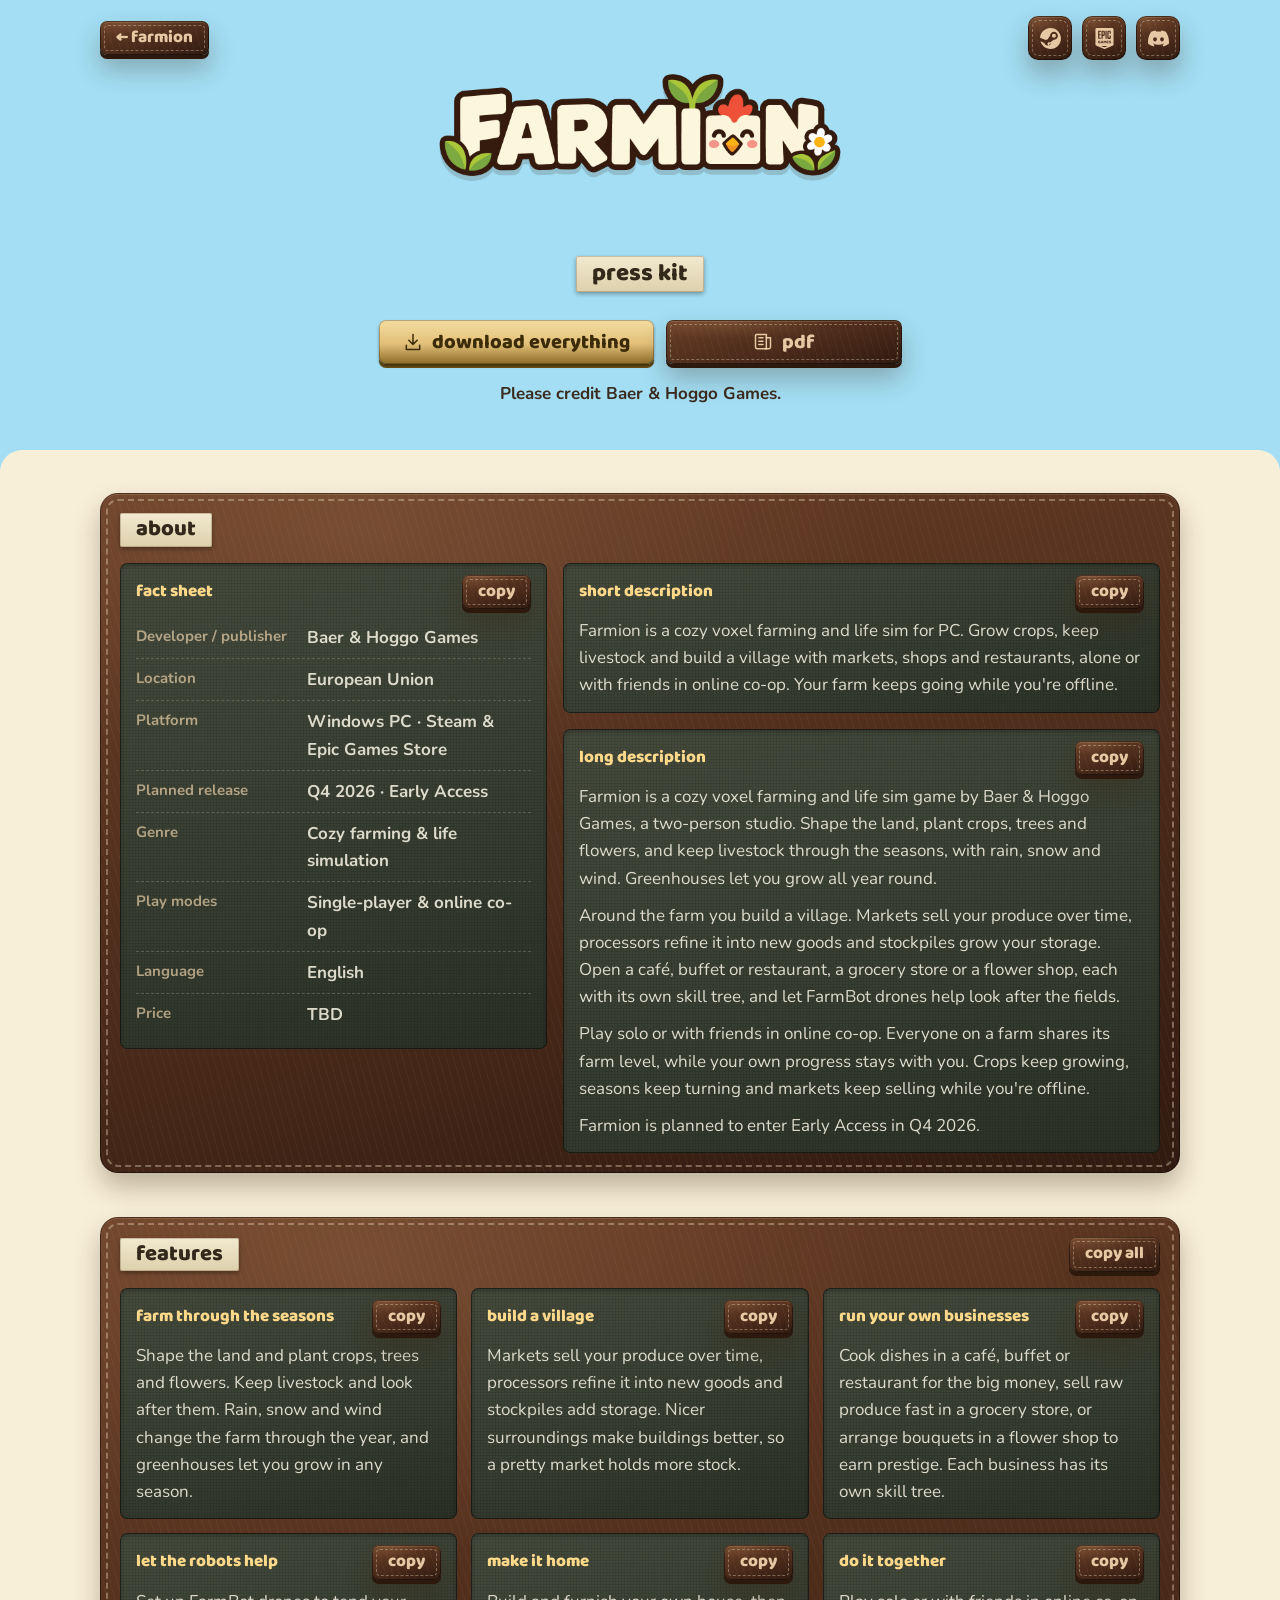
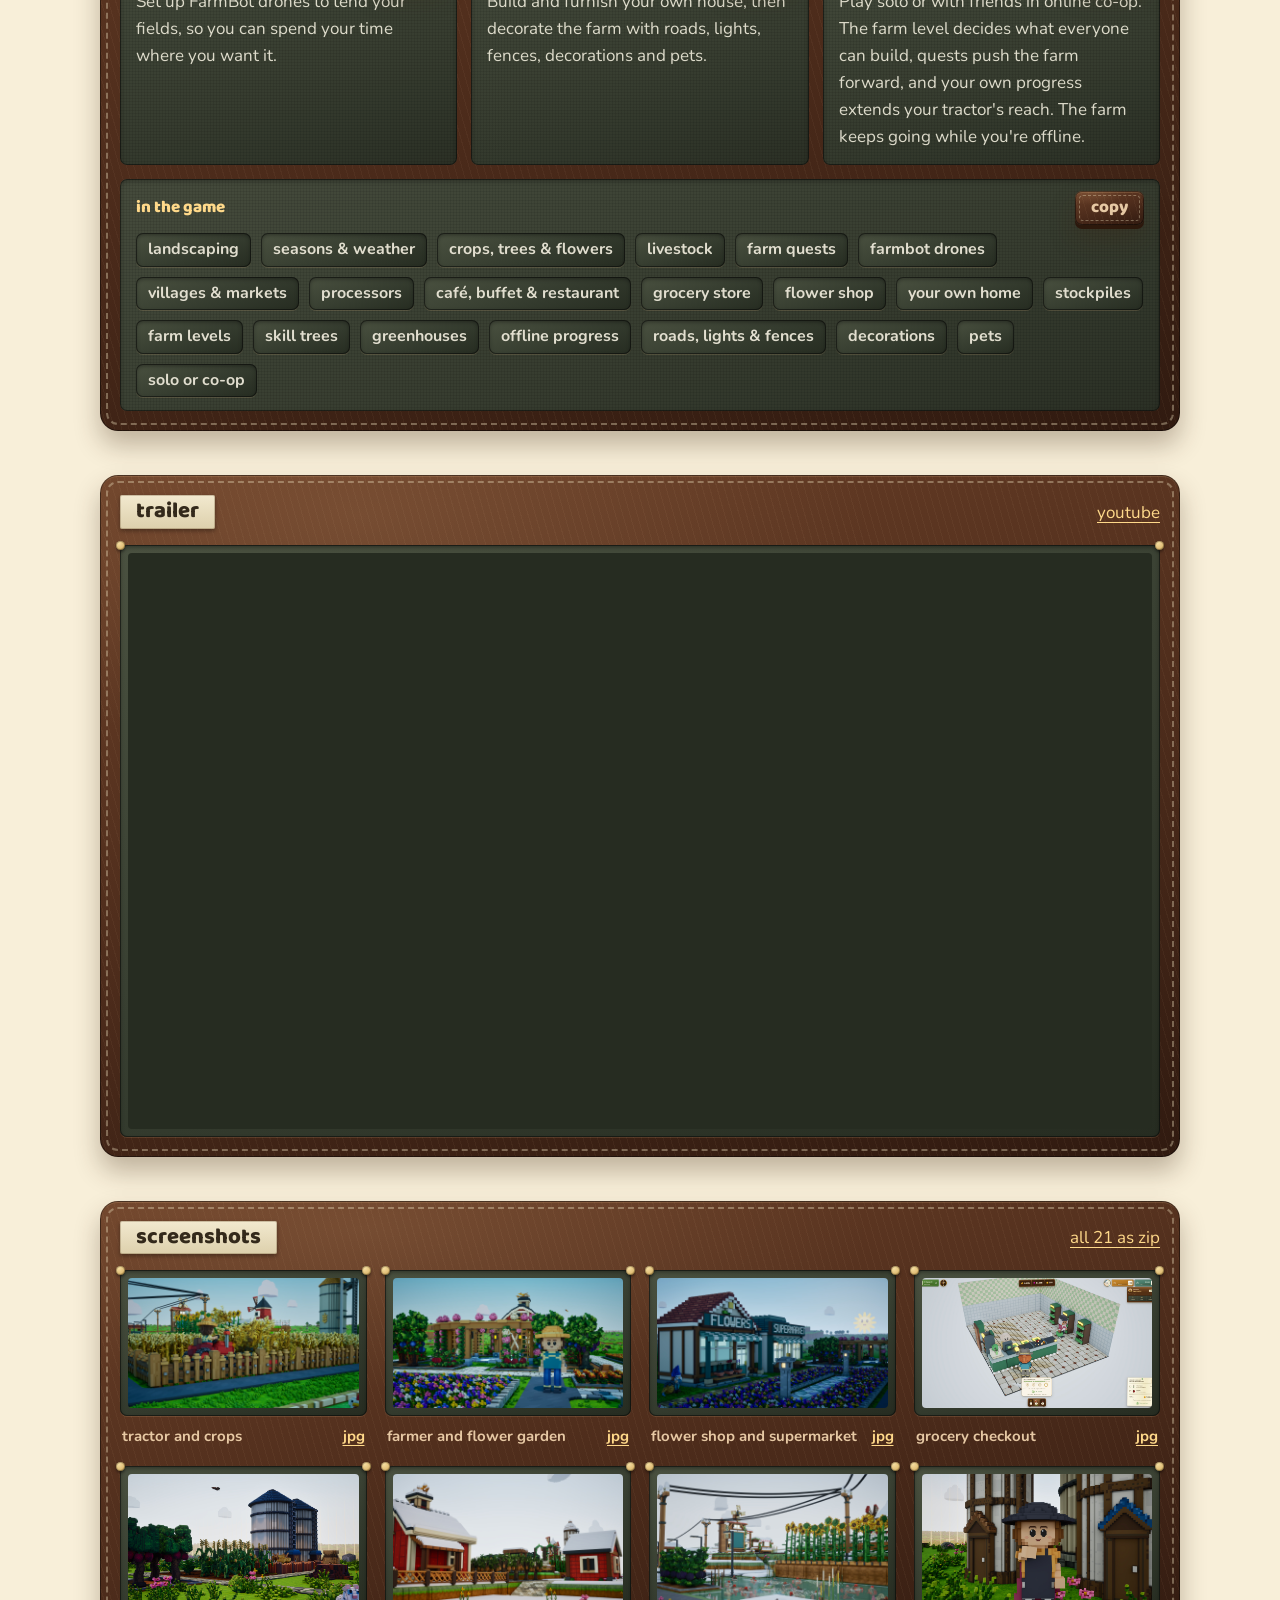
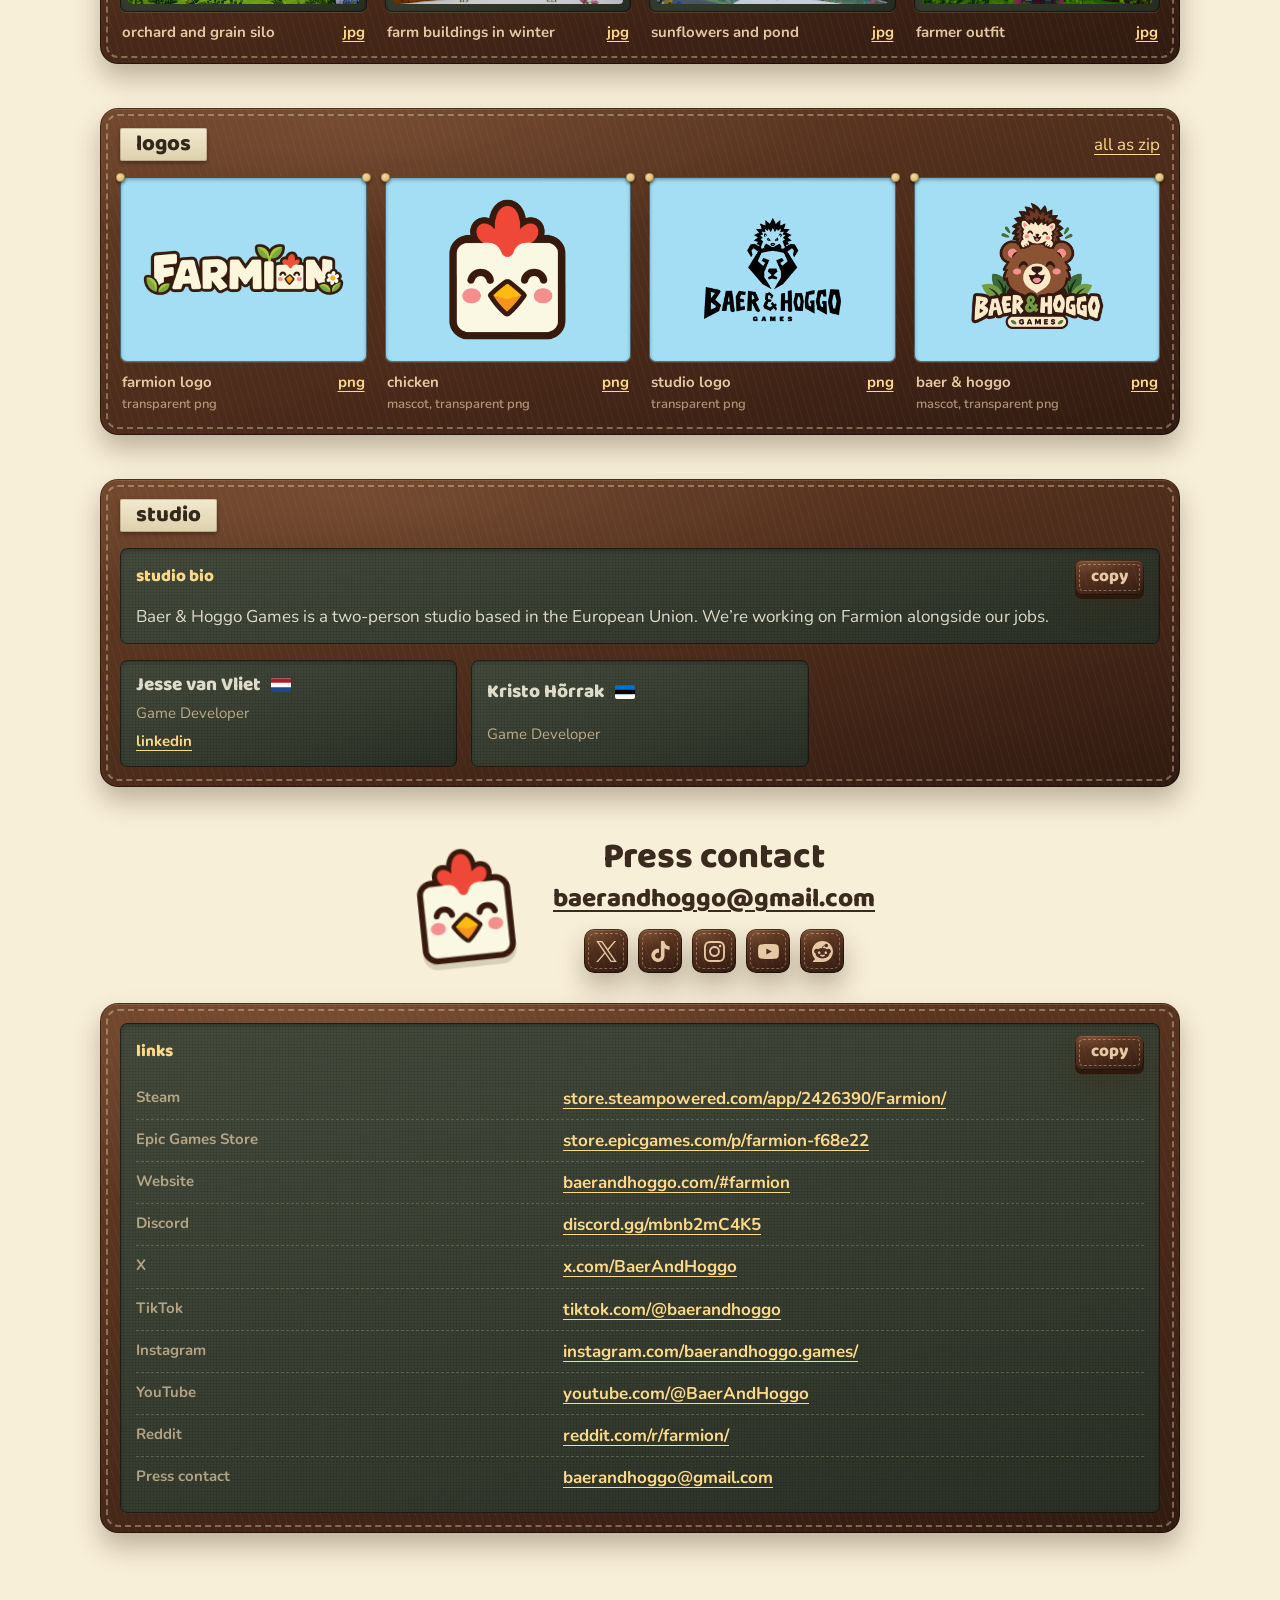
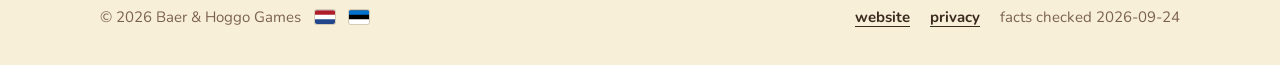
==== press/index.html @ b9fbb0f7 "Price TBD: drop all price figures from the site and press kit The Farmion hero and press fact sheet " ====
<!doctype html>
<html lang="en"><head><meta charset="utf-8"><meta name="viewport" content="width=device-width,initial-scale=1">
<meta name="description" content="The Farmion press kit: facts, screenshots, logos and contact details from Baer &amp; Hoggo Games.">
<meta name="theme-color" content="#a3def4"><title>Farmion Press Kit | Baer &amp; Hoggo Games</title>
<link rel="canonical" href="https://baerandhoggo.com/press/">
<link rel="icon" href="assets/brand/chicken.png">
<link rel="preload" href="assets/fonts/Nunito.ttf" as="font" type="font/ttf" crossorigin><link rel="preload" href="assets/fonts/Baloo2.ttf" as="font" type="font/ttf" crossorigin>
<link rel="stylesheet" href="assets/fonts/fonts.css"><link rel="stylesheet" href="shared.css?v=737d370ce6"><link rel="stylesheet" href="styles.css?v=a60c193f37"><script src="app.js?v=e101bbd018" defer></script></head>
<body class="farmion-site"><a class="fs-skip" href="#main">Skip to press kit</a>
<header class="fs-sky">
  <nav class="fs-wrap fs-toplinks" aria-label="Farmion links">
    <a class="fs-strap small fs-toplink-label" href="../#farmion"><span>← farmion</span></a>
    <a class="fs-icon-link" href="https://store.steampowered.com/app/2426390/Farmion/" aria-label="Steam" title="steam" target="_blank" rel="noopener"><svg class="site-icon" aria-hidden="true" focusable="false"><use href="assets/ui-icons.svg#steam"></use></svg></a>
    <a class="fs-icon-link" href="https://store.epicgames.com/p/farmion-f68e22" aria-label="Epic Games Store" title="epic games store" target="_blank" rel="noopener"><svg class="site-icon" aria-hidden="true" focusable="false"><use href="assets/ui-icons.svg#epic"></use></svg></a>
    <a class="fs-icon-link" href="https://discord.gg/mbnb2mC4K5" aria-label="Discord" title="discord" target="_blank" rel="noopener"><svg class="site-icon" aria-hidden="true" focusable="false"><use href="assets/ui-icons.svg#discord"></use></svg></a>
  </nav>
  <div class="fs-wrap fs-hero">
    <h1 class="pk-title"><a href="../#farmion" class="pk-logo-link"><img src="assets/brand/farmion-logo.png" alt="Farmion" width="1280" height="720"></a><span class="fs-tape">press kit</span></h1>
    <div class="fs-actions">
      <a class="fs-brass" href="downloads/Farmion-Press-Assets.zip" download><svg class="site-icon" aria-hidden="true" focusable="false"><use href="assets/ui-icons.svg#download"></use></svg><span>download everything</span></a>
      <a class="fs-strap" href="downloads/Farmion-Press-Kit.pdf" download><svg class="site-icon" aria-hidden="true" focusable="false"><use href="assets/ui-icons.svg#press"></use></svg><span>pdf</span></a>
    </div>
    <p class="pk-credit">Please credit Baer &amp; Hoggo Games.</p>
  </div>
</header>

<main id="main" class="fs-wrap">
  <section class="fs-section" aria-labelledby="about-title"><div class="fs-flap">
    <h2 id="about-title" class="fs-tape">about</h2>
    <div class="pk-about">
      <div class="pk-col"><div class="fs-canvas pk-copy "><div class="pk-copy-head"><span class="pk-label">fact sheet</span><button class="fs-strap small" data-copy-text="Developer / publisher: Baer &amp; Hoggo Games
Location: European Union
Platform: Windows PC · Steam &amp; Epic Games Store
Planned release: Q4 2026 · Early Access
Genre: Cozy farming &amp; life simulation
Play modes: Single-player &amp; online co-op
Language: English
Price: TBD">copy</button></div><dl class="pk-facts"><div><dt>Developer / publisher</dt><dd>Baer &amp; Hoggo Games</dd></div><div><dt>Location</dt><dd>European Union</dd></div><div><dt>Platform</dt><dd>Windows PC · Steam &amp; Epic Games Store</dd></div><div><dt>Planned release</dt><dd>Q4 2026 · Early Access</dd></div><div><dt>Genre</dt><dd>Cozy farming &amp; life simulation</dd></div><div><dt>Play modes</dt><dd>Single-player &amp; online co-op</dd></div><div><dt>Language</dt><dd>English</dd></div><div><dt>Price</dt><dd>TBD</dd></div></dl></div></div>
      <div class="pk-col"><div class="fs-canvas pk-copy "><div class="pk-copy-head"><span class="pk-label">short description</span><button class="fs-strap small" data-copy-text="Farmion is a cozy voxel farming and life sim for PC. Grow crops, keep livestock and build a village with markets, shops and restaurants, alone or with friends in online co-op. Your farm keeps going while you&#x27;re offline.">copy</button></div><p>Farmion is a cozy voxel farming and life sim for PC. Grow crops, keep livestock and build a village with markets, shops and restaurants, alone or with friends in online co-op. Your farm keeps going while you&#x27;re offline.</p></div><div class="fs-canvas pk-copy "><div class="pk-copy-head"><span class="pk-label">long description</span><button class="fs-strap small" data-copy-text="Farmion is a cozy voxel farming and life sim game by Baer &amp; Hoggo Games, a two-person studio. Shape the land, plant crops, trees and flowers, and keep livestock through the seasons, with rain, snow and wind. Greenhouses let you grow all year round.

Around the farm you build a village. Markets sell your produce over time, processors refine it into new goods and stockpiles grow your storage. Open a café, buffet or restaurant, a grocery store or a flower shop, each with its own skill tree, and let FarmBot drones help look after the fields.

Play solo or with friends in online co-op. Everyone on a farm shares its farm level, while your own progress stays with you. Crops keep growing, seasons keep turning and markets keep selling while you&#x27;re offline.

Farmion is planned to enter Early Access in Q4 2026.">copy</button></div><p>Farmion is a cozy voxel farming and life sim game by Baer &amp; Hoggo Games, a two-person studio. Shape the land, plant crops, trees and flowers, and keep livestock through the seasons, with rain, snow and wind. Greenhouses let you grow all year round.</p><p>Around the farm you build a village. Markets sell your produce over time, processors refine it into new goods and stockpiles grow your storage. Open a café, buffet or restaurant, a grocery store or a flower shop, each with its own skill tree, and let FarmBot drones help look after the fields.</p><p>Play solo or with friends in online co-op. Everyone on a farm shares its farm level, while your own progress stays with you. Crops keep growing, seasons keep turning and markets keep selling while you&#x27;re offline.</p><p>Farmion is planned to enter Early Access in Q4 2026.</p></div></div>
    </div>
  </div></section>

  <section id="features" class="fs-section" aria-labelledby="features-title"><div class="fs-flap">
    <div class="fs-flap-head"><h2 id="features-title" class="fs-tape">features</h2><button class="fs-strap small" data-copy-text="Farm through the seasons
Shape the land and plant crops, trees and flowers. Keep livestock and look after them. Rain, snow and wind change the farm through the year, and greenhouses let you grow in any season.

Build a village
Markets sell your produce over time, processors refine it into new goods and stockpiles add storage. Nicer surroundings make buildings better, so a pretty market holds more stock.

Run your own businesses
Cook dishes in a café, buffet or restaurant for the big money, sell raw produce fast in a grocery store, or arrange bouquets in a flower shop to earn prestige. Each business has its own skill tree.

Let the robots help
Set up FarmBot drones to tend your fields, so you can spend your time where you want it.

Make it home
Build and furnish your own house, then decorate the farm with roads, lights, fences, decorations and pets.

Do it together
Play solo or with friends in online co-op. The farm level decides what everyone can build, quests push the farm forward, and your own progress extends your tractor&#x27;s reach. The farm keeps going while you&#x27;re offline.">copy all</button></div>
    <div class="pk-features"><div class="fs-canvas pk-copy pk-feature"><div class="pk-copy-head"><span class="pk-label">farm through the seasons</span><button class="fs-strap small" data-copy-text="Farm through the seasons
Shape the land and plant crops, trees and flowers. Keep livestock and look after them. Rain, snow and wind change the farm through the year, and greenhouses let you grow in any season.">copy</button></div><p>Shape the land and plant crops, trees and flowers. Keep livestock and look after them. Rain, snow and wind change the farm through the year, and greenhouses let you grow in any season.</p></div><div class="fs-canvas pk-copy pk-feature"><div class="pk-copy-head"><span class="pk-label">build a village</span><button class="fs-strap small" data-copy-text="Build a village
Markets sell your produce over time, processors refine it into new goods and stockpiles add storage. Nicer surroundings make buildings better, so a pretty market holds more stock.">copy</button></div><p>Markets sell your produce over time, processors refine it into new goods and stockpiles add storage. Nicer surroundings make buildings better, so a pretty market holds more stock.</p></div><div class="fs-canvas pk-copy pk-feature"><div class="pk-copy-head"><span class="pk-label">run your own businesses</span><button class="fs-strap small" data-copy-text="Run your own businesses
Cook dishes in a café, buffet or restaurant for the big money, sell raw produce fast in a grocery store, or arrange bouquets in a flower shop to earn prestige. Each business has its own skill tree.">copy</button></div><p>Cook dishes in a café, buffet or restaurant for the big money, sell raw produce fast in a grocery store, or arrange bouquets in a flower shop to earn prestige. Each business has its own skill tree.</p></div><div class="fs-canvas pk-copy pk-feature"><div class="pk-copy-head"><span class="pk-label">let the robots help</span><button class="fs-strap small" data-copy-text="Let the robots help
Set up FarmBot drones to tend your fields, so you can spend your time where you want it.">copy</button></div><p>Set up FarmBot drones to tend your fields, so you can spend your time where you want it.</p></div><div class="fs-canvas pk-copy pk-feature"><div class="pk-copy-head"><span class="pk-label">make it home</span><button class="fs-strap small" data-copy-text="Make it home
Build and furnish your own house, then decorate the farm with roads, lights, fences, decorations and pets.">copy</button></div><p>Build and furnish your own house, then decorate the farm with roads, lights, fences, decorations and pets.</p></div><div class="fs-canvas pk-copy pk-feature"><div class="pk-copy-head"><span class="pk-label">do it together</span><button class="fs-strap small" data-copy-text="Do it together
Play solo or with friends in online co-op. The farm level decides what everyone can build, quests push the farm forward, and your own progress extends your tractor&#x27;s reach. The farm keeps going while you&#x27;re offline.">copy</button></div><p>Play solo or with friends in online co-op. The farm level decides what everyone can build, quests push the farm forward, and your own progress extends your tractor&#x27;s reach. The farm keeps going while you&#x27;re offline.</p></div></div>
    <div class="fs-canvas pk-copy "><div class="pk-copy-head"><span class="pk-label">in the game</span><button class="fs-strap small" data-copy-text="- landscaping
- seasons &amp; weather
- crops, trees &amp; flowers
- livestock
- farm quests
- farmbot drones
- villages &amp; markets
- processors
- café, buffet &amp; restaurant
- grocery store
- flower shop
- your own home
- stockpiles
- farm levels
- skill trees
- greenhouses
- offline progress
- roads, lights &amp; fences
- decorations
- pets
- solo or co-op">copy</button></div><ul class="pk-patches"><li>landscaping</li><li>seasons &amp; weather</li><li>crops, trees &amp; flowers</li><li>livestock</li><li>farm quests</li><li>farmbot drones</li><li>villages &amp; markets</li><li>processors</li><li>café, buffet &amp; restaurant</li><li>grocery store</li><li>flower shop</li><li>your own home</li><li>stockpiles</li><li>farm levels</li><li>skill trees</li><li>greenhouses</li><li>offline progress</li><li>roads, lights &amp; fences</li><li>decorations</li><li>pets</li><li>solo or co-op</li></ul></div>
  </div></section>

  <section class="fs-section" aria-labelledby="trailer-title"><div class="fs-flap">
    <div class="fs-flap-head"><h2 id="trailer-title" class="fs-tape">trailer</h2><a href="https://youtu.be/qbWGLGrDzVk" target="_blank" rel="noopener">youtube</a></div>
    <div class="fs-pocket"><iframe class="pk-video" src="https://www.youtube-nocookie.com/embed/qbWGLGrDzVk" title="Farmion gameplay trailer" loading="lazy" allow="accelerometer; autoplay; clipboard-write; encrypted-media; gyroscope; picture-in-picture; web-share" referrerpolicy="strict-origin-when-cross-origin" allowfullscreen></iframe></div>
  </div></section>

  <section id="screenshots" class="fs-section" aria-labelledby="screenshots-title"><div class="fs-flap">
    <div class="fs-flap-head"><h2 id="screenshots-title" class="fs-tape">screenshots</h2><a href="downloads/Farmion-Screenshots.zip" download>all 21 as zip</a></div>
    <div class="fs-shots"><figure class="fs-shot" data-src="assets/screenshots/steam-00.jpg" data-title="tractor and crops" data-caption="A tractor among the crops, with a windmill beyond the field."><div class="fs-pocket"><button aria-label="Enlarge: Tractor and crops"><img src="assets/screenshots/steam-00.jpg" alt="A tractor among the crops, with a windmill beyond the field." width="1920" height="1080" loading="lazy"></button></div><figcaption><span>tractor and crops</span><a href="assets/screenshots/steam-00.jpg" download="farmion-farm-tractor-and-windmill.jpg" aria-label="Download Tractor and crops">jpg</a></figcaption></figure><figure class="fs-shot" data-src="assets/screenshots/steam-05.jpg" data-title="farmer and flower garden" data-caption="A farmer beside a colorful garden and pergola."><div class="fs-pocket"><button aria-label="Enlarge: Farmer and flower garden"><img src="assets/screenshots/steam-05.jpg" alt="A farmer beside a colorful garden and pergola." width="1920" height="1080" loading="lazy"></button></div><figcaption><span>farmer and flower garden</span><a href="assets/screenshots/steam-05.jpg" download="farmion-farmer-flower-garden.jpg" aria-label="Download Farmer and flower garden">jpg</a></figcaption></figure><figure class="fs-shot" data-src="assets/screenshots/steam-06.jpg" data-title="flower shop and supermarket" data-caption="Flower shop and supermarket exteriors beside planted borders."><div class="fs-pocket"><button aria-label="Enlarge: Flower shop and supermarket"><img src="assets/screenshots/steam-06.jpg" alt="Flower shop and supermarket exteriors beside planted borders." width="1920" height="1080" loading="lazy"></button></div><figcaption><span>flower shop and supermarket</span><a href="assets/screenshots/steam-06.jpg" download="farmion-flower-shop-and-supermarket.jpg" aria-label="Download Flower shop and supermarket">jpg</a></figcaption></figure><figure class="fs-shot" data-src="assets/screenshots/steam-07.jpg" data-title="grocery checkout" data-caption="An in-development grocery interior, shown with the game interface."><div class="fs-pocket"><button aria-label="Enlarge: Grocery checkout"><img src="assets/screenshots/steam-07.jpg" alt="An in-development grocery interior, shown with the game interface." width="1920" height="1023" loading="lazy"></button></div><figcaption><span>grocery checkout</span><a href="assets/screenshots/steam-07.jpg" download="farmion-grocery-checkout-gameplay.jpg" aria-label="Download Grocery checkout">jpg</a></figcaption></figure><figure class="fs-shot" data-src="assets/screenshots/steam-09.jpg" data-title="orchard and grain silo" data-caption="Orchard trees and a grain silo in the farm landscape."><div class="fs-pocket"><button aria-label="Enlarge: Orchard and grain silo"><img src="assets/screenshots/steam-09.jpg" alt="Orchard trees and a grain silo in the farm landscape." width="1920" height="1017" loading="lazy"></button></div><figcaption><span>orchard and grain silo</span><a href="assets/screenshots/steam-09.jpg" download="farmion-orchard-and-grain-silo.jpg" aria-label="Download Orchard and grain silo">jpg</a></figcaption></figure><figure class="fs-shot" data-src="assets/screenshots/steam-11.jpg" data-title="farm buildings in winter" data-caption="Red farm buildings in a snowy scene."><div class="fs-pocket"><button aria-label="Enlarge: Farm buildings in winter"><img src="assets/screenshots/steam-11.jpg" alt="Red farm buildings in a snowy scene." width="1920" height="1080" loading="lazy"></button></div><figcaption><span>farm buildings in winter</span><a href="assets/screenshots/steam-11.jpg" download="farmion-red-barn-in-winter.jpg" aria-label="Download Farm buildings in winter">jpg</a></figcaption></figure><figure class="fs-shot" data-src="assets/screenshots/steam-14.jpg" data-title="sunflowers and pond" data-caption="Sunflowers beside a pond and farm structures."><div class="fs-pocket"><button aria-label="Enlarge: Sunflowers and pond"><img src="assets/screenshots/steam-14.jpg" alt="Sunflowers beside a pond and farm structures." width="1920" height="1080" loading="lazy"></button></div><figcaption><span>sunflowers and pond</span><a href="assets/screenshots/steam-14.jpg" download="farmion-sunflowers-and-pond.jpg" aria-label="Download Sunflowers and pond">jpg</a></figcaption></figure><figure class="fs-shot" data-src="assets/screenshots/steam-17.jpg" data-title="farmer outfit" data-caption="A farmer in a dark hat and outfit outside a timber-framed building."><div class="fs-pocket"><button aria-label="Enlarge: Farmer outfit"><img src="assets/screenshots/steam-17.jpg" alt="A farmer in a dark hat and outfit outside a timber-framed building." width="1920" height="1018" loading="lazy"></button></div><figcaption><span>farmer outfit</span><a href="assets/screenshots/steam-17.jpg" download="farmion-farmer-outfit-closeup.jpg" aria-label="Download Farmer outfit">jpg</a></figcaption></figure></div>
  </div></section>

  <section id="downloads" class="fs-section" aria-labelledby="logos-title"><div class="fs-flap">
    <div class="fs-flap-head"><h2 id="logos-title" class="fs-tape">logos</h2><a href="downloads/Farmion-Logos.zip" download>all as zip</a></div>
    <div class="pk-logos"><figure class="pk-logo"><div class="fs-pocket"><img src="assets/brand/farmion-logo.png" alt="" width="1280" height="720" loading="lazy"></div><figcaption><span>farmion logo<small>transparent png</small></span><a href="assets/brand/farmion-logo.png" download>png</a></figcaption></figure><figure class="pk-logo"><div class="fs-pocket"><img src="assets/brand/chicken.png" alt="" width="1024" height="1024" loading="lazy"></div><figcaption><span>chicken<small>mascot, transparent png</small></span><a href="assets/brand/chicken.png" download>png</a></figcaption></figure><figure class="pk-logo"><div class="fs-pocket"><img src="assets/brand/studio-logo.png" alt="" width="1023" height="1024" loading="lazy"></div><figcaption><span>studio logo<small>transparent png</small></span><a href="assets/brand/studio-logo.png" download>png</a></figcaption></figure><figure class="pk-logo"><div class="fs-pocket"><img src="assets/brand/studio-mascot.png" alt="" width="1019" height="1024" loading="lazy"></div><figcaption><span>baer &amp; hoggo<small>mascot, transparent png</small></span><a href="assets/brand/studio-mascot.png" download>png</a></figcaption></figure></div>
  </div></section>

  <section id="studio" class="fs-section" aria-labelledby="studio-title"><div class="fs-flap">
    <h2 id="studio-title" class="fs-tape">studio</h2>
    <div class="fs-canvas pk-copy "><div class="pk-copy-head"><span class="pk-label">studio bio</span><button class="fs-strap small" data-copy-text="Baer &amp; Hoggo Games is a two-person studio based in the European Union. We’re working on Farmion alongside our jobs.">copy</button></div><p>Baer &amp; Hoggo Games is a two-person studio based in the European Union. We’re working on Farmion alongside our jobs.</p></div>
    <div class="pk-team"><div class="fs-canvas pk-person"><strong>Jesse van Vliet</strong><svg class="site-flag" role="img" aria-label="Netherlands" viewBox="0 0 16 11"><use href="assets/ui-icons.svg#nl"></use></svg><span>Game Developer</span><a href="https://www.linkedin.com/in/jesse-j-van-vliet/" target="_blank" rel="noopener">linkedin</a></div><div class="fs-canvas pk-person"><strong>Kristo Hõrrak</strong><svg class="site-flag" role="img" aria-label="Estonia" viewBox="0 0 16 11"><use href="assets/ui-icons.svg#ee"></use></svg><span>Game Developer</span></div></div>
  </div></section>

  <section id="contact" class="pk-contact" aria-labelledby="contact-title">
    <img src="assets/brand/chicken.png" alt="" width="1024" height="1024" loading="lazy">
    <div><h2 id="contact-title">Press contact</h2><a class="pk-email" href="mailto:baerandhoggo@gmail.com">baerandhoggo@gmail.com</a><div class="fs-socials"><a class="fs-icon-link" href="https://x.com/BaerAndHoggo" aria-label="X" title="x" target="_blank" rel="noopener"><svg class="site-icon" aria-hidden="true" focusable="false"><use href="assets/ui-icons.svg#x"></use></svg></a><a class="fs-icon-link" href="https://www.tiktok.com/@baerandhoggo" aria-label="TikTok" title="tiktok" target="_blank" rel="noopener"><svg class="site-icon" aria-hidden="true" focusable="false"><use href="assets/ui-icons.svg#tiktok"></use></svg></a><a class="fs-icon-link" href="https://www.instagram.com/baerandhoggo.games/" aria-label="Instagram" title="instagram" target="_blank" rel="noopener"><svg class="site-icon" aria-hidden="true" focusable="false"><use href="assets/ui-icons.svg#instagram"></use></svg></a><a class="fs-icon-link" href="https://www.youtube.com/@BaerAndHoggo" aria-label="YouTube" title="youtube" target="_blank" rel="noopener"><svg class="site-icon" aria-hidden="true" focusable="false"><use href="assets/ui-icons.svg#youtube"></use></svg></a><a class="fs-icon-link" href="https://www.reddit.com/r/farmion/" aria-label="Reddit" title="reddit" target="_blank" rel="noopener"><svg class="site-icon" aria-hidden="true" focusable="false"><use href="assets/ui-icons.svg#reddit"></use></svg></a></div></div>
  </section>
  <section class="fs-section" aria-label="Links"><div class="fs-flap"><div class="fs-canvas pk-copy "><div class="pk-copy-head"><span class="pk-label">links</span><button class="fs-strap small" data-copy-text="Steam: https://store.steampowered.com/app/2426390/Farmion/
Epic Games Store: https://store.epicgames.com/p/farmion-f68e22
Website: https://baerandhoggo.com/#farmion
Discord: https://discord.gg/mbnb2mC4K5
X: https://x.com/BaerAndHoggo
TikTok: https://www.tiktok.com/@baerandhoggo
Instagram: https://www.instagram.com/baerandhoggo.games/
YouTube: https://www.youtube.com/@BaerAndHoggo
Reddit: https://www.reddit.com/r/farmion/
Press contact: baerandhoggo@gmail.com">copy</button></div><dl class="pk-facts"><div><dt>Steam</dt><dd><a href="https://store.steampowered.com/app/2426390/Farmion/" target="_blank" rel="noopener">store.steampowered.com/app/2426390/Farmion/</a></dd></div><div><dt>Epic Games Store</dt><dd><a href="https://store.epicgames.com/p/farmion-f68e22" target="_blank" rel="noopener">store.epicgames.com/p/farmion-f68e22</a></dd></div><div><dt>Website</dt><dd><a href="https://baerandhoggo.com/#farmion" target="_blank" rel="noopener">baerandhoggo.com/#farmion</a></dd></div><div><dt>Discord</dt><dd><a href="https://discord.gg/mbnb2mC4K5" target="_blank" rel="noopener">discord.gg/mbnb2mC4K5</a></dd></div><div><dt>X</dt><dd><a href="https://x.com/BaerAndHoggo" target="_blank" rel="noopener">x.com/BaerAndHoggo</a></dd></div><div><dt>TikTok</dt><dd><a href="https://www.tiktok.com/@baerandhoggo" target="_blank" rel="noopener">tiktok.com/@baerandhoggo</a></dd></div><div><dt>Instagram</dt><dd><a href="https://www.instagram.com/baerandhoggo.games/" target="_blank" rel="noopener">instagram.com/baerandhoggo.games/</a></dd></div><div><dt>YouTube</dt><dd><a href="https://www.youtube.com/@BaerAndHoggo" target="_blank" rel="noopener">youtube.com/@BaerAndHoggo</a></dd></div><div><dt>Reddit</dt><dd><a href="https://www.reddit.com/r/farmion/" target="_blank" rel="noopener">reddit.com/r/farmion/</a></dd></div><div><dt>Press contact</dt><dd><a href="mailto:baerandhoggo@gmail.com">baerandhoggo@gmail.com</a></dd></div></dl></div></div></section>
</main>

<footer class="fs-footer"><div class="fs-wrap">
  <span class="site-identity"><span>© 2026 Baer &amp; Hoggo Games</span><span class="site-countries"><span><svg class="site-flag" role="img" aria-label="Netherlands" viewBox="0 0 16 11"><use href="assets/ui-icons.svg#nl"></use></svg></span><span><svg class="site-flag" role="img" aria-label="Estonia" viewBox="0 0 16 11"><use href="assets/ui-icons.svg#ee"></use></svg></span></span></span>
  <nav aria-label="Footer"><a href="../#farmion">website</a><a href="../privacy/">privacy</a><span>facts checked 2026-09-24</span></nav>
</div></footer>

<dialog id="lightbox" class="fs-lightbox" aria-labelledby="lightbox-title">
  <div class="fs-lightbox-bar"><strong id="lightbox-title" class="fs-tape"></strong><div><button class="fs-strap small" id="previous" aria-label="Previous screenshot">←</button><button class="fs-strap small" id="next" aria-label="Next screenshot">→</button><a class="fs-brass small" id="lightbox-download" download>jpg</a><button class="fs-strap small" id="lightbox-close">close</button></div></div>
  <img id="lightbox-image" alt="">
</dialog>
</body></html>
---- press/assets/fonts/fonts.css ----
/* The same font files and heading weight used by Farmion's in-game UI. */
@font-face {
  font-family: 'Nunito';
  src: url('Nunito.ttf') format('truetype');
  font-style: normal;
  font-weight: 200 1000;
  font-display: swap;
}
@font-face {
  font-family: 'Baloo 2';
  src: url('Baloo2.ttf') format('truetype');
  font-style: normal;
  font-weight: 400 800;
  font-display: swap;
}
:root {
  --font-body: 'Nunito', sans-serif;
  --font-display: 'Baloo 2', 'Nunito', sans-serif;
  font-synthesis: none;
  text-rendering: optimizeLegibility;
}
h1, h2, h3 {
  font-family: var(--font-display);
  font-weight: 800;
}
---- press/shared.css ----
/*
 * Shared Farmion look for the game page and the press kit.
 * Cut from the game's own UI kit (WebUI/src/styles.css --kit-*): bridle leather with a
 * stitched seam, sewn-on name tapes, dark tool pockets for pictures and brass for the one
 * thing a group is for, under a plain sky header.
 */
.farmion-site {
  --sky:#a3def4;
  --cream:#f8efd9;
  --ink:#3b2a1e;
  --muted:#7a6250;
  --kit-hide:
    repeating-linear-gradient(74deg, rgb(255 214 168 / 4%) 0 1px, transparent 1px 7px),
    radial-gradient(72% 54% at 24% 6%, rgb(255 206 150 / 12%), transparent 66%),
    linear-gradient(166deg, #6a3f27, #4a2a1a 58%, #301a10);
  --kit-hide-shadow: 0 14px 26px rgb(60 35 15 / 30%), inset 0 0 0 1px rgb(0 0 0 / 46%), inset 0 2px 0 rgb(255 206 150 / 16%);
  --kit-stitch: rgb(233 220 188 / 38%);
  --kit-pocket: linear-gradient(160deg, #4a5140, #333a2d 62%, #262c21);
  --kit-pocket-shadow: inset 0 0 0 1px rgb(0 0 0 / 46%), inset 0 2px 4px rgb(0 0 0 / 40%), 0 1px 0 rgb(255 206 150 / 14%);
  --kit-canvas:
    repeating-linear-gradient(90deg, rgb(0 0 0 / 8%) 0 1px, transparent 1px 3px),
    repeating-linear-gradient(0deg, rgb(0 0 0 / 8%) 0 1px, transparent 1px 3px),
    linear-gradient(164deg, #454b3c, #363c2f 62%, #2b3025);
  --kit-canvas-shadow: inset 0 0 0 1px rgb(0 0 0 / 42%), inset 0 2px 5px rgb(0 0 0 / 32%);
  --kit-tape: linear-gradient(180deg, #f2e9cf, #ddd0ac);
  --kit-tape-shadow: 0 2px 4px rgb(0 0 0 / 34%), inset 0 0 0 1px rgb(90 62 30 / 26%);
  --kit-tape-ink: #33291b;
  --kit-brass-lit: #e2c079;
  --kit-brass-deep: #8c6c26;
  --kit-brass-plate: linear-gradient(180deg, #f4dda0, var(--kit-brass-lit) 54%, var(--kit-brass-deep));
  --kit-brass-rivet: radial-gradient(circle at 34% 28%, #f4dda0, var(--kit-brass-lit) 54%, var(--kit-brass-deep));
  --kit-brass-shadow: 0 2px 3px rgb(0 0 0 / 40%), inset 0 0 0 1px rgb(0 0 0 / 26%);
  --kit-brass-ink: #3b2b09;
  --kit-pressed-ink: rgb(255 226 186 / 86%);
  --kit-thread: #ffd98a;
  --radius:18px;
  --radius-xs:7px;
  background:var(--cream)!important;
  color:var(--ink)!important;
  font:400 17px/1.6 var(--font-body);
  margin:0;
}
.farmion-site *, .farmion-site *::before, .farmion-site *::after { box-sizing:border-box; }
.farmion-site img { max-width:100%; height:auto; }
.farmion-site a { color:inherit; text-underline-offset:4px; }
.farmion-site :focus-visible { outline:3px solid #e9573f; outline-offset:3px; }
.farmion-site h1, .farmion-site h2, .farmion-site h3 { font-family:var(--font-display); font-weight:800; line-height:1.15; margin:0; }
.farmion-site p { margin:0 0 12px; }
.farmion-site p:last-child { margin-bottom:0; }

.fs-wrap { width:min(1080px,calc(100% - 32px)); margin-inline:auto; }
.fs-skip { position:absolute; left:16px; top:-80px; z-index:20; padding:10px 14px; background:var(--ink); color:var(--cream); border-radius:10px; }
.fs-skip:focus { top:12px; }

/* Sky header. */
.fs-sky { position:relative; background:var(--sky); text-align:center; overflow:hidden; }
.fs-toplinks { display:flex; justify-content:flex-end; align-items:center; gap:10px; padding:16px 0 0; }
.farmion-site .fs-toplink-label { margin-right:auto; }
.fs-hero { position:relative; z-index:1; padding-bottom:64px; }
.fs-sky::after { content:""; position:absolute; left:0; right:0; bottom:-1px; height:22px; background:var(--cream); border-radius:22px 22px 0 0; }

/* Leather: a stitched flap. Everything the page shows sits on one. */
.fs-flap { position:relative; padding:20px; border-radius:var(--radius); background:var(--kit-hide); box-shadow:var(--kit-hide-shadow); color:var(--kit-pressed-ink); }
.fs-flap::before { content:""; position:absolute; inset:6px; border:2px dashed var(--kit-stitch); border-radius:calc(var(--radius) - 6px); pointer-events:none; }
.fs-flap > * { position:relative; }
.fs-flap a { color:var(--kit-thread); }

/* A name tape sewn across the top of a flap. */
.farmion-site .fs-tape { display:inline-block; margin:0 0 16px; padding:3px 16px; border-radius:2px; background:var(--kit-tape); box-shadow:var(--kit-tape-shadow); color:var(--kit-tape-ink); font:800 22px/1.25 var(--font-display); }
.fs-flap-head { display:flex; flex-wrap:wrap; align-items:center; justify-content:space-between; gap:8px 16px; margin-bottom:16px; }
.farmion-site .fs-flap-head .fs-tape { margin:0; }

/* A dark tool pocket holding a picture, with brass rivets in two corners. */
.fs-pocket { position:relative; padding:8px; border-radius:var(--radius-xs); background:var(--kit-pocket); box-shadow:var(--kit-pocket-shadow); }
.fs-pocket::before, .fs-pocket::after { content:""; position:absolute; top:-4px; width:9px; height:9px; border-radius:50%; background:var(--kit-brass-rivet); box-shadow:var(--kit-brass-shadow); z-index:1; }
.fs-pocket::before { left:-4px; }
.fs-pocket::after { right:-4px; }
.fs-pocket > img, .fs-pocket > iframe, .fs-pocket > button > img { display:block; width:100%; border-radius:4px; }

/* Waxed canvas for text and facts. */
.fs-canvas { padding:14px 16px; border-radius:var(--radius-xs); background:var(--kit-canvas); box-shadow:var(--kit-canvas-shadow); color:rgb(240 236 220 / 90%); }

/* Brass for the one thing a group is for; leather straps for the rest. */
.fs-actions { display:flex; flex-wrap:wrap; justify-content:center; gap:12px; }
/* Buttons in a row share one width so near-equal labels line up. */
.farmion-site .fs-actions > :is(.fs-brass,.fs-strap) { min-width:236px; justify-content:center; }
.farmion-site :is(.fs-brass,.fs-strap) { display:inline-flex; align-items:center; gap:9px; padding:10px 24px; border:0; border-radius:var(--radius-xs); font:800 20px/1.2 var(--font-display); text-decoration:none; cursor:pointer; transition:transform .12s, filter .12s; }
.fs-brass { background:var(--kit-brass-plate); box-shadow:var(--kit-brass-shadow), 0 4px 0 #6b5018; color:var(--kit-brass-ink)!important; }
.fs-strap { position:relative; background:var(--kit-hide); box-shadow:var(--kit-hide-shadow), 0 4px 0 #2a170c; color:var(--kit-pressed-ink)!important; }
.fs-strap::before { content:""; position:absolute; inset:4px; border:1.5px dashed var(--kit-stitch); border-radius:4px; pointer-events:none; }
.fs-brass:hover, .fs-strap:hover { filter:brightness(1.08); transform:translateY(-1px); }
.fs-brass:active, .fs-strap:active { transform:translateY(3px); }
.fs-brass .site-icon, .fs-strap .site-icon { width:20px; height:20px; }
.fs-strap.small, .fs-brass.small { padding:7px 16px; font-size:17px; }

.farmion-site .fs-icon-link { position:relative; display:inline-grid; place-items:center; width:44px; height:44px; border-radius:10px; background:var(--kit-hide); box-shadow:var(--kit-hide-shadow); color:var(--kit-pressed-ink); }
.fs-icon-link::before { content:""; position:absolute; inset:4px; border:1.5px dashed var(--kit-stitch); border-radius:7px; }
.fs-icon-link:hover { filter:brightness(1.15); }
.fs-icon-link .site-icon { width:21px; height:21px; }

.fs-socials { display:flex; justify-content:center; flex-wrap:wrap; gap:10px; margin-top:14px; }
.fs-section { padding:22px 0; }
.fs-muted { color:rgb(255 226 186 / 62%); font-size:15px; }

/* Screenshot pockets. */
.fs-shots { display:grid; grid-template-columns:repeat(auto-fill,minmax(min(100%,290px),1fr)); gap:18px; margin:0; padding:0; list-style:none; }
.fs-shot { margin:0; }
.fs-shot button { display:block; width:100%; padding:0; border:0; background:none; cursor:zoom-in; }
.fs-shot img { aspect-ratio:16/9; object-fit:cover; }
.fs-shot figcaption { display:flex; justify-content:space-between; gap:10px; padding:8px 2px 0; color:var(--kit-pressed-ink); font-size:15px; font-weight:700; }

/* Lightbox, cut from the same leather. */
.fs-lightbox { width:min(1200px,calc(100% - 24px)); padding:16px; border:0; border-radius:var(--radius); background:var(--kit-hide); box-shadow:var(--kit-hide-shadow); color:var(--kit-pressed-ink); }
.fs-lightbox::backdrop { background:rgb(30 18 10 / 74%); }
.fs-lightbox img { display:block; width:100%; height:auto; max-height:76vh; object-fit:contain; border-radius:6px; background:#262c21; }
.fs-lightbox-bar { display:flex; align-items:center; justify-content:space-between; gap:12px; margin-bottom:12px; }
.farmion-site .fs-lightbox-bar .fs-tape { margin:0; font-size:19px; }
.fs-lightbox-bar > div { display:flex; flex-wrap:wrap; gap:8px; }

/* Footer. */
.fs-footer { margin-top:24px; padding:26px 0 36px; color:var(--muted); font-size:15px; }
.fs-footer .fs-wrap { display:flex; flex-wrap:wrap; align-items:center; justify-content:space-between; gap:14px 24px; }
.fs-footer nav { display:flex; flex-wrap:wrap; gap:6px 20px; }
.fs-footer a { font-weight:700; color:var(--ink); }

/* Icon and flag utilities, also used by the studio landing page. */
.site-icon { width:20px; height:20px; display:block; flex:none; }
.site-text-link { display:inline-flex; align-items:center; gap:7px; }
.site-text-link .site-icon { width:17px; height:17px; }
.site-identity { display:flex; align-items:center; flex-wrap:wrap; gap:14px; }
.site-countries { display:inline-flex; align-items:center; flex-wrap:wrap; gap:14px; }
.site-countries>span { display:inline-flex; align-items:center; gap:6px; }
.site-flag { display:inline-block; width:20px; height:14px; flex:none; border-radius:2px; box-shadow:0 0 0 1px #3b2a1e30; vertical-align:middle; }

@media (max-width:600px) {
  .farmion-site { font-size:16px; }
  .fs-section { padding:12px 0; }
  .fs-flap { padding:16px 12px 14px; }
  .farmion-site .fs-tape { font-size:19px; margin-bottom:12px; }
  .farmion-site :is(.fs-brass,.fs-strap) { padding:9px 18px; font-size:18px; }
  .fs-flap-head { margin-bottom:12px; }
  .fs-shots { grid-template-columns:1fr 1fr!important; gap:12px; }
  .farmion-site .fs-actions > :is(.fs-brass,.fs-strap) { width:min(100%,260px); min-width:0; }
  .farmion-site .fs-toplink-label { padding:7px 12px; font-size:16px; }
  .fs-toplinks { gap:7px; }
  .farmion-site .fs-icon-link { width:40px; height:40px; }
  .fs-shot .fs-pocket { padding:5px; }
  .fs-shot figcaption { font-size:13px; padding-top:5px; }
  .fs-footer .fs-wrap { flex-direction:column; align-items:flex-start; }
}
@media (prefers-reduced-motion:reduce) {
  .fs-brass, .fs-strap { transition:none; }
}
---- press/styles.css ----
/* The press kit page. Materials come from shared.css. */
.farmion-site .pk-title { display:flex; flex-direction:column; align-items:center; gap:2px; margin:14px 0 22px; }
.pk-logo-link { display:flow-root; width:min(400px,80%); aspect-ratio:1210/308; overflow:clip; overflow-clip-margin:12px; }
.pk-logo-link img { display:block; width:105.79%; max-width:none; margin:-17.02% 0 0 -2.89%; filter:drop-shadow(0 5px 0 rgb(59 42 30 / 18%)); }
.pk-title .fs-tape { margin:10px 0 6px; font-size:24px; }
#screenshots .fs-shots { grid-template-columns:repeat(auto-fill,minmax(min(100%,220px),1fr)); }
.pk-credit { margin:16px 0 0!important; font-weight:700; }

.pk-about { display:grid; grid-template-columns:minmax(0,5fr) minmax(0,7fr); gap:16px; align-items:start; }
.pk-col { display:grid; gap:16px; }
.pk-copy { padding:12px 16px 14px; user-select:text; }
.pk-copy-head { display:flex; align-items:center; justify-content:space-between; gap:12px; margin-bottom:8px; }
.pk-label { color:var(--kit-thread); font:800 17px/1.2 var(--font-display); }
.pk-copy p { margin:0 0 10px; }
.pk-copy p:last-child { margin-bottom:0; }
.pk-facts { margin:0; }
.pk-facts div { display:grid; grid-template-columns:minmax(0,1fr) minmax(0,1.4fr); gap:12px; padding:7px 0; border-bottom:1px dashed rgb(233 220 188 / 22%); }
.pk-facts div:last-child { border-bottom:0; }
.pk-facts dt { color:rgb(255 226 186 / 62%); font-size:15px; font-weight:700; }
.pk-facts dd { margin:0; font-weight:700; overflow-wrap:anywhere; }
.pk-facts a { color:var(--kit-thread); }
.pk-features { display:grid; grid-template-columns:repeat(3,minmax(0,1fr)); gap:14px; margin-bottom:14px; }
.pk-copy button.copied { background:var(--kit-brass-plate); color:var(--kit-brass-ink)!important; }
.pk-patches { display:flex; flex-wrap:wrap; gap:10px; margin:0; padding:0; list-style:none; }
.pk-patches li { padding:4px 12px; border-radius:var(--radius-xs); background:var(--kit-pocket); box-shadow:var(--kit-pocket-shadow); color:rgb(240 236 220 / 92%); font-weight:700; font-size:16px; }

.pk-video { aspect-ratio:16/9; border:0; background:#262c21; }
.fs-shot figcaption a { color:var(--kit-thread); }

.pk-logos { display:grid; grid-template-columns:repeat(auto-fill,minmax(min(100%,220px),1fr)); gap:18px; }
.pk-logo { margin:0; }
.pk-logo .fs-pocket { aspect-ratio:4/3; min-height:0; padding:18px; background:var(--sky); }
.pk-logo .fs-pocket img { width:100%; height:100%; object-fit:contain; }
.pk-logo figcaption { display:flex; justify-content:space-between; align-items:flex-start; gap:10px; padding:8px 2px 0; font-weight:700; font-size:15px; }
.pk-logo figcaption small { display:block; color:rgb(255 226 186 / 58%); font-weight:600; font-size:13px; }

.pk-team { display:grid; grid-template-columns:repeat(auto-fill,minmax(min(100%,260px),1fr)); gap:14px; margin-top:16px; }
.pk-person { display:grid; grid-template-columns:auto auto 1fr; align-items:center; gap:4px 10px; }
.pk-person strong { font:800 19px/1.2 var(--font-display); }
.pk-person span, .pk-person a { grid-column:1 / -1; font-size:15px; }
.pk-person span { color:rgb(255 226 186 / 66%); }
.pk-person a { color:var(--kit-thread); font-weight:700; }

.pk-contact { display:flex; align-items:center; justify-content:center; flex-wrap:wrap; gap:16px 28px; padding:28px 0 8px; text-align:center; }
.pk-contact img { width:120px; height:auto; transform:rotate(-6deg); filter:drop-shadow(0 6px 0 rgb(59 42 30 / 16%)); }
.pk-contact h2 { font-size:clamp(28px,4vw,36px); margin-bottom:6px; }
.pk-email { font:800 clamp(20px,3vw,26px)/1.2 var(--font-display); }

@media (max-width:820px) {
  .pk-about, .pk-features { grid-template-columns:1fr; }
}
@media (max-width:600px) {
  .pk-title .fs-tape { font-size:20px; }
  .pk-patches { gap:7px; }
  .pk-patches li { padding:3px 9px; font-size:14px; }
  .pk-logos { grid-template-columns:1fr 1fr; gap:12px; }
  .pk-logo .fs-pocket { padding:10px; }
  .pk-logo figcaption small { display:none; }
  .pk-contact img { width:90px; }
}
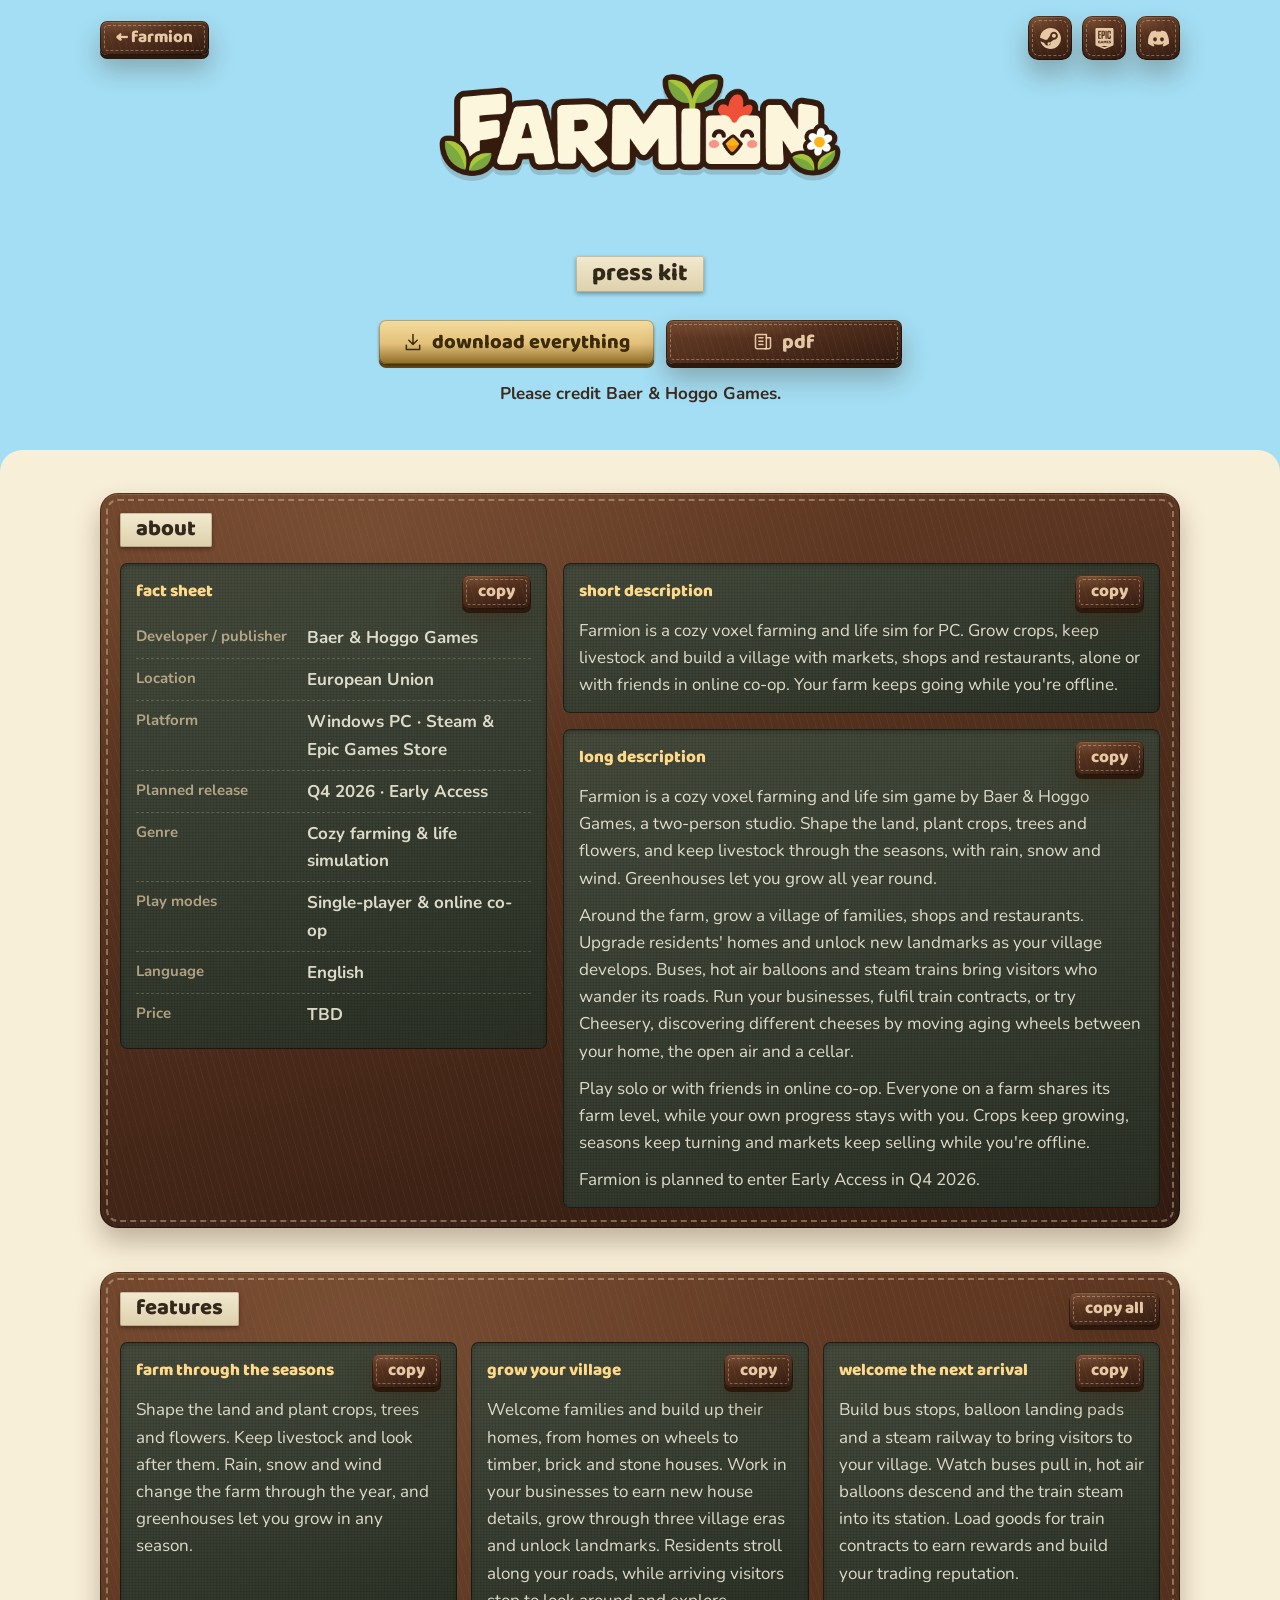
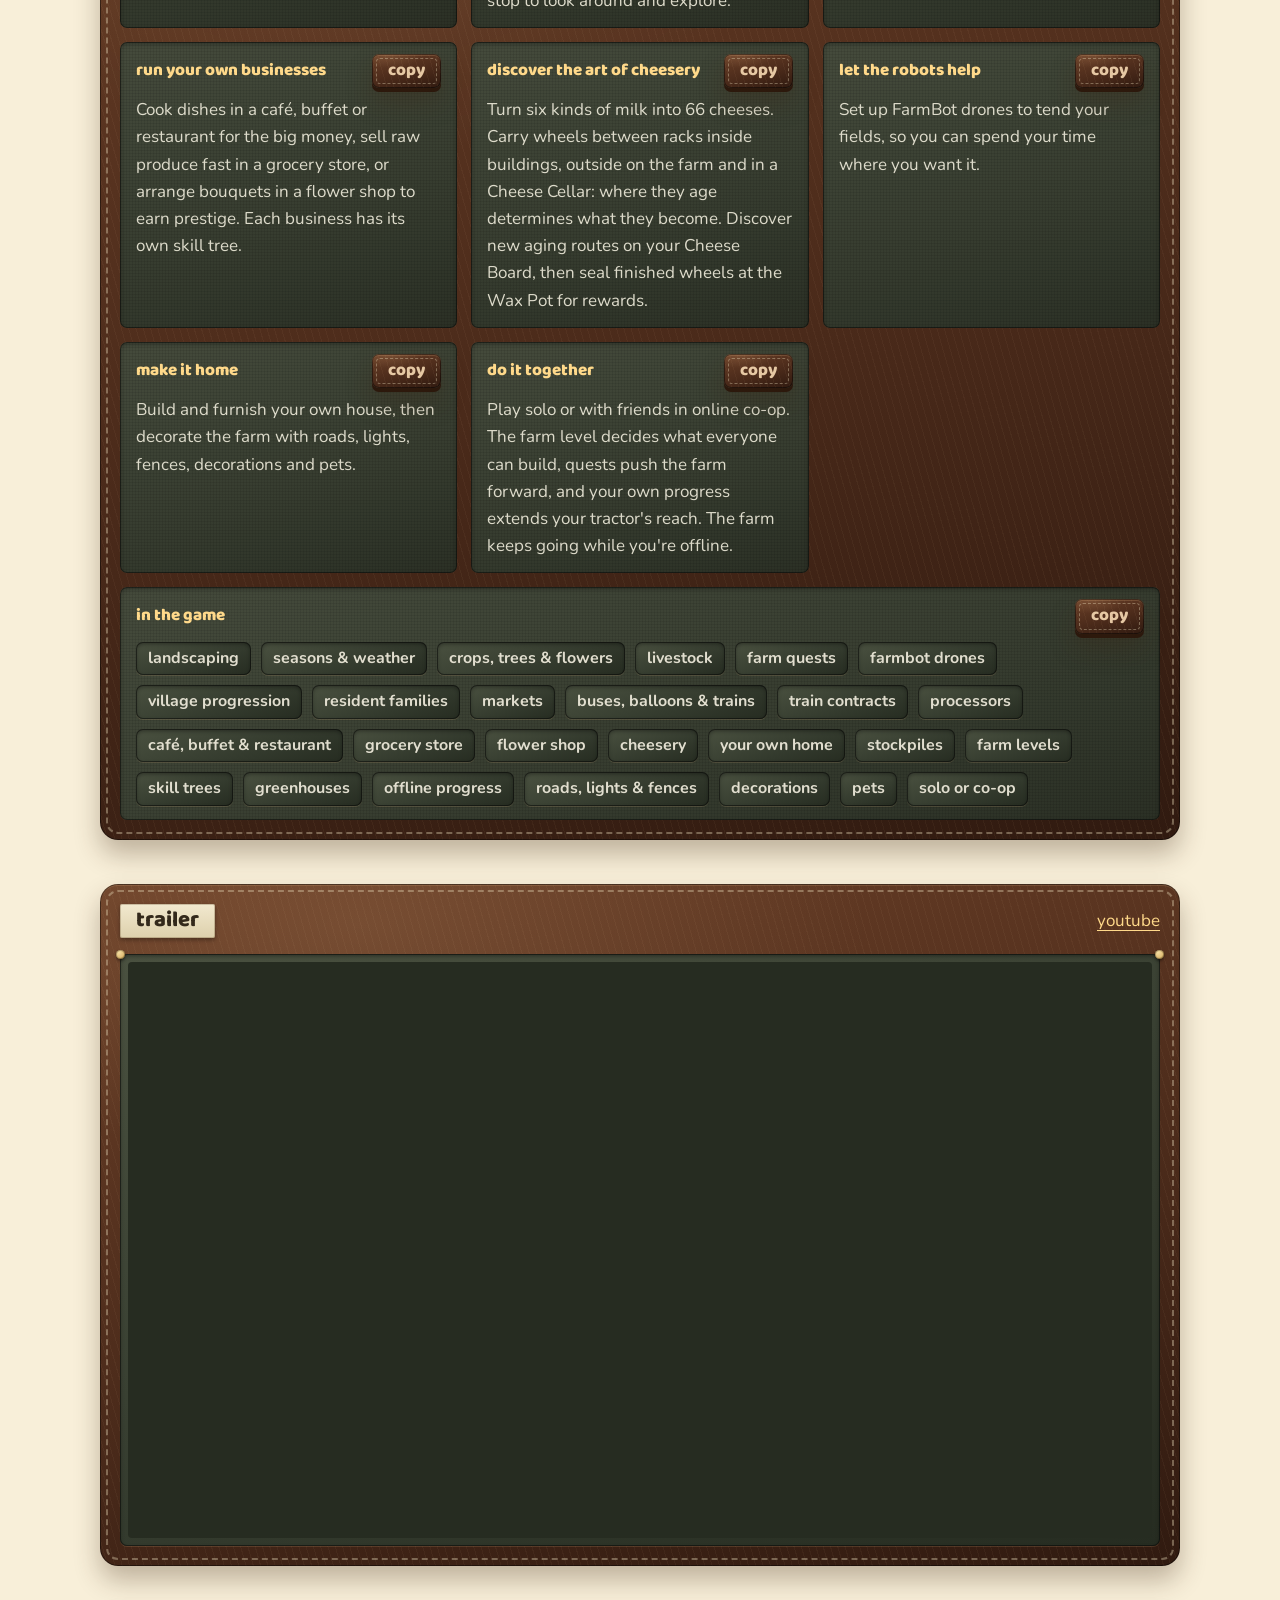
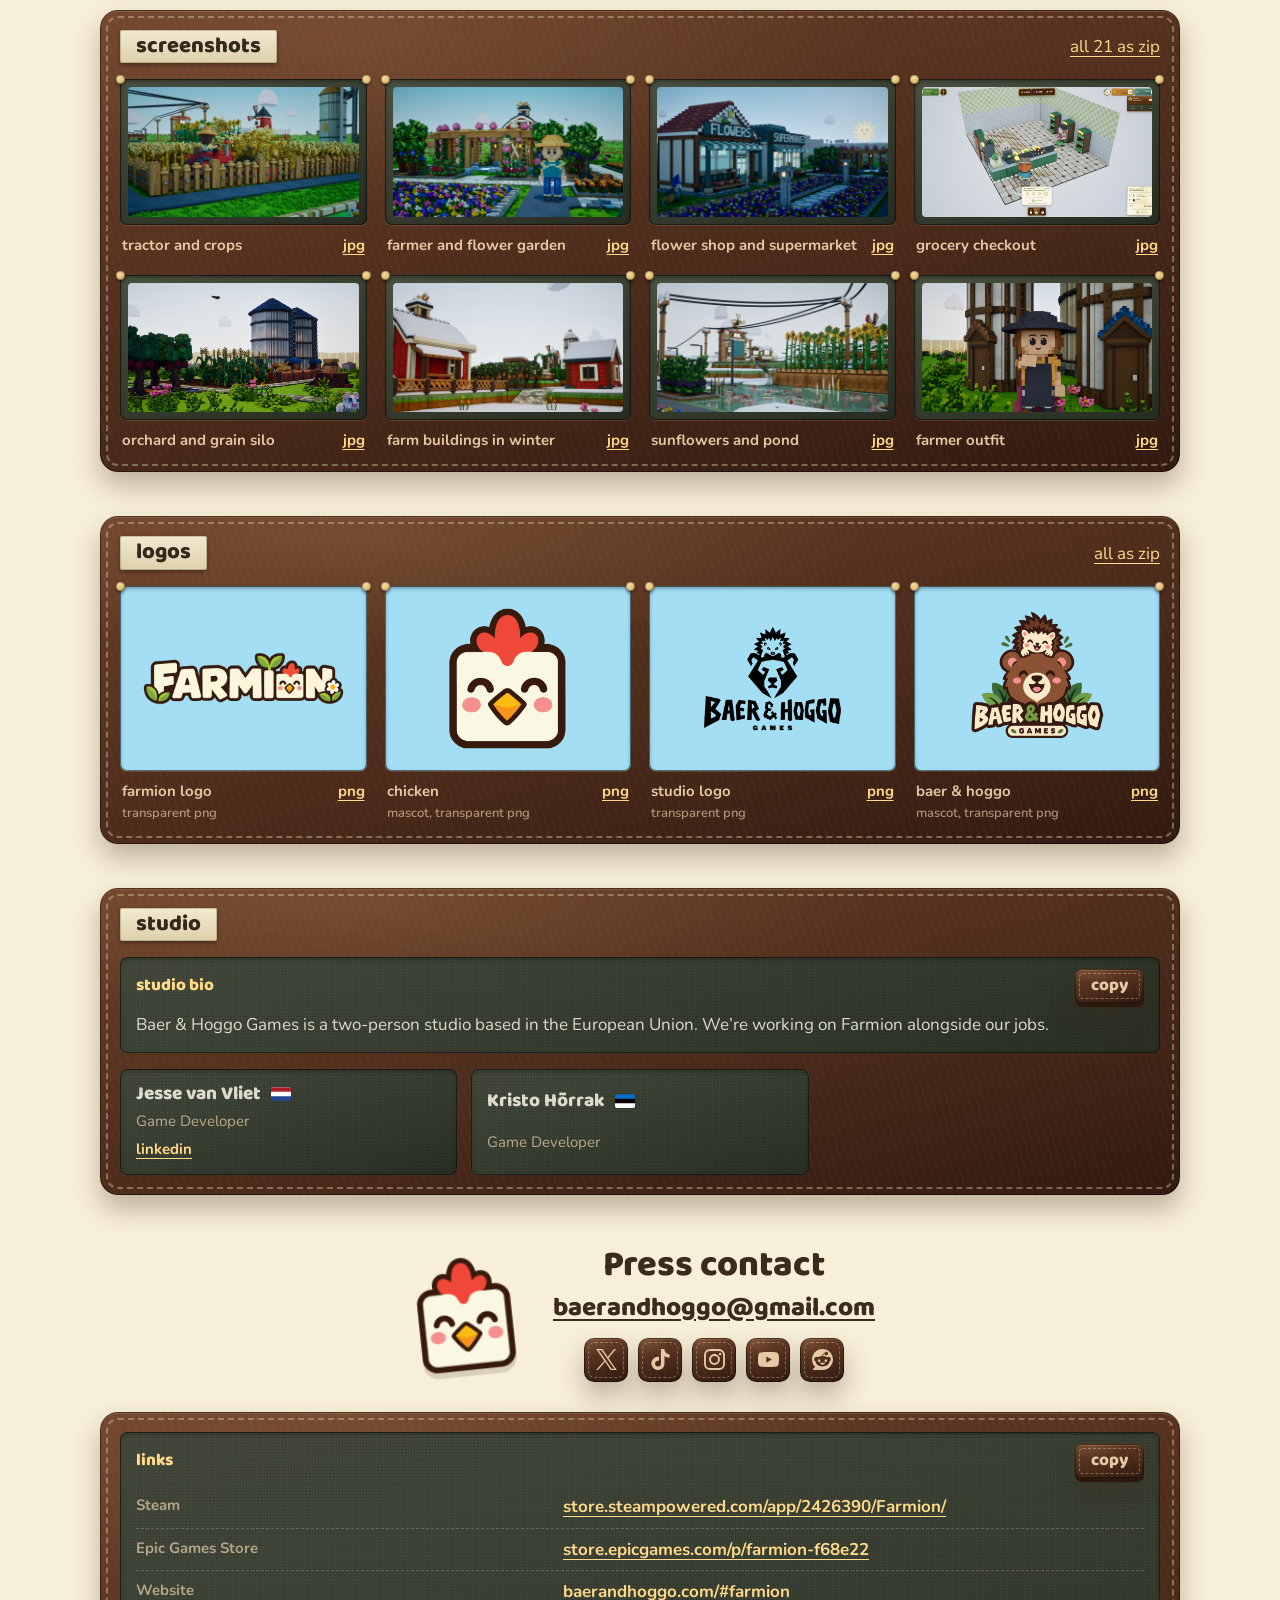
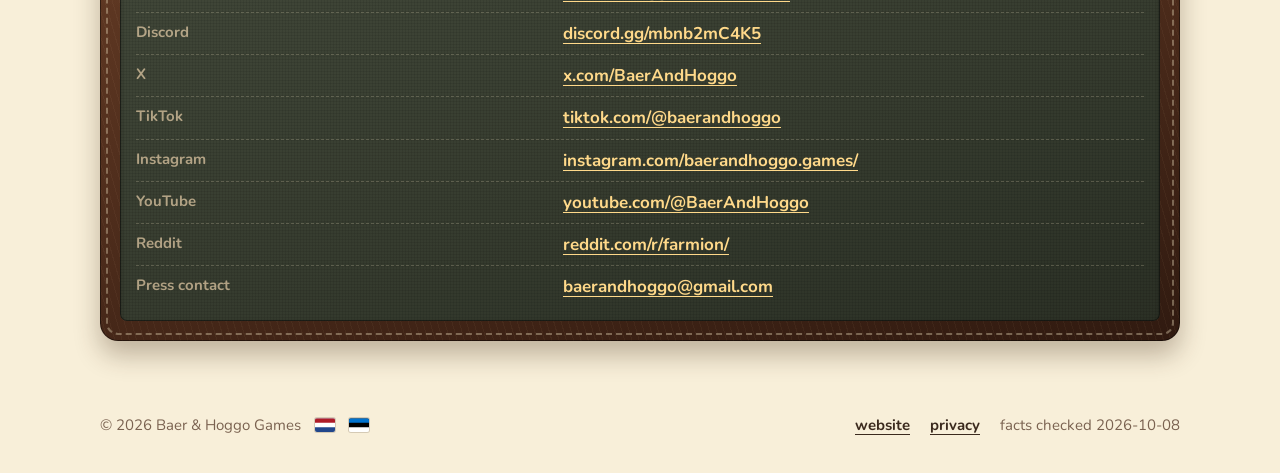
==== commit 33261fdc: "Refresh press kit with village progression, transport and Cheesery" ====
--- a/press/index.html
+++ b/press/index.html
@@ -38,11 +38,11 @@
 Price: TBD">copy</button></div><dl class="pk-facts"><div><dt>Developer / publisher</dt><dd>Baer &amp; Hoggo Games</dd></div><div><dt>Location</dt><dd>European Union</dd></div><div><dt>Platform</dt><dd>Windows PC · Steam &amp; Epic Games Store</dd></div><div><dt>Planned release</dt><dd>Q4 2026 · Early Access</dd></div><div><dt>Genre</dt><dd>Cozy farming &amp; life simulation</dd></div><div><dt>Play modes</dt><dd>Single-player &amp; online co-op</dd></div><div><dt>Language</dt><dd>English</dd></div><div><dt>Price</dt><dd>TBD</dd></div></dl></div></div>
       <div class="pk-col"><div class="fs-canvas pk-copy "><div class="pk-copy-head"><span class="pk-label">short description</span><button class="fs-strap small" data-copy-text="Farmion is a cozy voxel farming and life sim for PC. Grow crops, keep livestock and build a village with markets, shops and restaurants, alone or with friends in online co-op. Your farm keeps going while you&#x27;re offline.">copy</button></div><p>Farmion is a cozy voxel farming and life sim for PC. Grow crops, keep livestock and build a village with markets, shops and restaurants, alone or with friends in online co-op. Your farm keeps going while you&#x27;re offline.</p></div><div class="fs-canvas pk-copy "><div class="pk-copy-head"><span class="pk-label">long description</span><button class="fs-strap small" data-copy-text="Farmion is a cozy voxel farming and life sim game by Baer &amp; Hoggo Games, a two-person studio. Shape the land, plant crops, trees and flowers, and keep livestock through the seasons, with rain, snow and wind. Greenhouses let you grow all year round.
 
-Around the farm you build a village. Markets sell your produce over time, processors refine it into new goods and stockpiles grow your storage. Open a café, buffet or restaurant, a grocery store or a flower shop, each with its own skill tree, and let FarmBot drones help look after the fields.
+Around the farm, grow a village of families, shops and restaurants. Upgrade residents&#x27; homes and unlock new landmarks as your village develops. Buses, hot air balloons and steam trains bring visitors who wander its roads. Run your businesses, fulfil train contracts, or try Cheesery, discovering different cheeses by moving aging wheels between your home, the open air and a cellar.
 
 Play solo or with friends in online co-op. Everyone on a farm shares its farm level, while your own progress stays with you. Crops keep growing, seasons keep turning and markets keep selling while you&#x27;re offline.
 
-Farmion is planned to enter Early Access in Q4 2026.">copy</button></div><p>Farmion is a cozy voxel farming and life sim game by Baer &amp; Hoggo Games, a two-person studio. Shape the land, plant crops, trees and flowers, and keep livestock through the seasons, with rain, snow and wind. Greenhouses let you grow all year round.</p><p>Around the farm you build a village. Markets sell your produce over time, processors refine it into new goods and stockpiles grow your storage. Open a café, buffet or restaurant, a grocery store or a flower shop, each with its own skill tree, and let FarmBot drones help look after the fields.</p><p>Play solo or with friends in online co-op. Everyone on a farm shares its farm level, while your own progress stays with you. Crops keep growing, seasons keep turning and markets keep selling while you&#x27;re offline.</p><p>Farmion is planned to enter Early Access in Q4 2026.</p></div></div>
+Farmion is planned to enter Early Access in Q4 2026.">copy</button></div><p>Farmion is a cozy voxel farming and life sim game by Baer &amp; Hoggo Games, a two-person studio. Shape the land, plant crops, trees and flowers, and keep livestock through the seasons, with rain, snow and wind. Greenhouses let you grow all year round.</p><p>Around the farm, grow a village of families, shops and restaurants. Upgrade residents&#x27; homes and unlock new landmarks as your village develops. Buses, hot air balloons and steam trains bring visitors who wander its roads. Run your businesses, fulfil train contracts, or try Cheesery, discovering different cheeses by moving aging wheels between your home, the open air and a cellar.</p><p>Play solo or with friends in online co-op. Everyone on a farm shares its farm level, while your own progress stays with you. Crops keep growing, seasons keep turning and markets keep selling while you&#x27;re offline.</p><p>Farmion is planned to enter Early Access in Q4 2026.</p></div></div>
     </div>
   </div></section>
 
@@ -50,11 +50,17 @@
     <div class="fs-flap-head"><h2 id="features-title" class="fs-tape">features</h2><button class="fs-strap small" data-copy-text="Farm through the seasons
 Shape the land and plant crops, trees and flowers. Keep livestock and look after them. Rain, snow and wind change the farm through the year, and greenhouses let you grow in any season.
 
-Build a village
-Markets sell your produce over time, processors refine it into new goods and stockpiles add storage. Nicer surroundings make buildings better, so a pretty market holds more stock.
+Grow your village
+Welcome families and build up their homes, from homes on wheels to timber, brick and stone houses. Work in your businesses to earn new house details, grow through three village eras and unlock landmarks. Residents stroll along your roads, while arriving visitors stop to look around and explore.
+
+Welcome the next arrival
+Build bus stops, balloon landing pads and a steam railway to bring visitors to your village. Watch buses pull in, hot air balloons descend and the train steam into its station. Load goods for train contracts to earn rewards and build your trading reputation.
 
 Run your own businesses
 Cook dishes in a café, buffet or restaurant for the big money, sell raw produce fast in a grocery store, or arrange bouquets in a flower shop to earn prestige. Each business has its own skill tree.
+
+Discover the art of Cheesery
+Turn six kinds of milk into 66 cheeses. Carry wheels between racks inside buildings, outside on the farm and in a Cheese Cellar: where they age determines what they become. Discover new aging routes on your Cheese Board, then seal finished wheels at the Wax Pot for rewards.
 
 Let the robots help
 Set up FarmBot drones to tend your fields, so you can spend your time where you want it.
@@ -65,9 +71,11 @@
 Do it together
 Play solo or with friends in online co-op. The farm level decides what everyone can build, quests push the farm forward, and your own progress extends your tractor&#x27;s reach. The farm keeps going while you&#x27;re offline.">copy all</button></div>
     <div class="pk-features"><div class="fs-canvas pk-copy pk-feature"><div class="pk-copy-head"><span class="pk-label">farm through the seasons</span><button class="fs-strap small" data-copy-text="Farm through the seasons
-Shape the land and plant crops, trees and flowers. Keep livestock and look after them. Rain, snow and wind change the farm through the year, and greenhouses let you grow in any season.">copy</button></div><p>Shape the land and plant crops, trees and flowers. Keep livestock and look after them. Rain, snow and wind change the farm through the year, and greenhouses let you grow in any season.</p></div><div class="fs-canvas pk-copy pk-feature"><div class="pk-copy-head"><span class="pk-label">build a village</span><button class="fs-strap small" data-copy-text="Build a village
-Markets sell your produce over time, processors refine it into new goods and stockpiles add storage. Nicer surroundings make buildings better, so a pretty market holds more stock.">copy</button></div><p>Markets sell your produce over time, processors refine it into new goods and stockpiles add storage. Nicer surroundings make buildings better, so a pretty market holds more stock.</p></div><div class="fs-canvas pk-copy pk-feature"><div class="pk-copy-head"><span class="pk-label">run your own businesses</span><button class="fs-strap small" data-copy-text="Run your own businesses
-Cook dishes in a café, buffet or restaurant for the big money, sell raw produce fast in a grocery store, or arrange bouquets in a flower shop to earn prestige. Each business has its own skill tree.">copy</button></div><p>Cook dishes in a café, buffet or restaurant for the big money, sell raw produce fast in a grocery store, or arrange bouquets in a flower shop to earn prestige. Each business has its own skill tree.</p></div><div class="fs-canvas pk-copy pk-feature"><div class="pk-copy-head"><span class="pk-label">let the robots help</span><button class="fs-strap small" data-copy-text="Let the robots help
+Shape the land and plant crops, trees and flowers. Keep livestock and look after them. Rain, snow and wind change the farm through the year, and greenhouses let you grow in any season.">copy</button></div><p>Shape the land and plant crops, trees and flowers. Keep livestock and look after them. Rain, snow and wind change the farm through the year, and greenhouses let you grow in any season.</p></div><div class="fs-canvas pk-copy pk-feature"><div class="pk-copy-head"><span class="pk-label">grow your village</span><button class="fs-strap small" data-copy-text="Grow your village
+Welcome families and build up their homes, from homes on wheels to timber, brick and stone houses. Work in your businesses to earn new house details, grow through three village eras and unlock landmarks. Residents stroll along your roads, while arriving visitors stop to look around and explore.">copy</button></div><p>Welcome families and build up their homes, from homes on wheels to timber, brick and stone houses. Work in your businesses to earn new house details, grow through three village eras and unlock landmarks. Residents stroll along your roads, while arriving visitors stop to look around and explore.</p></div><div class="fs-canvas pk-copy pk-feature"><div class="pk-copy-head"><span class="pk-label">welcome the next arrival</span><button class="fs-strap small" data-copy-text="Welcome the next arrival
+Build bus stops, balloon landing pads and a steam railway to bring visitors to your village. Watch buses pull in, hot air balloons descend and the train steam into its station. Load goods for train contracts to earn rewards and build your trading reputation.">copy</button></div><p>Build bus stops, balloon landing pads and a steam railway to bring visitors to your village. Watch buses pull in, hot air balloons descend and the train steam into its station. Load goods for train contracts to earn rewards and build your trading reputation.</p></div><div class="fs-canvas pk-copy pk-feature"><div class="pk-copy-head"><span class="pk-label">run your own businesses</span><button class="fs-strap small" data-copy-text="Run your own businesses
+Cook dishes in a café, buffet or restaurant for the big money, sell raw produce fast in a grocery store, or arrange bouquets in a flower shop to earn prestige. Each business has its own skill tree.">copy</button></div><p>Cook dishes in a café, buffet or restaurant for the big money, sell raw produce fast in a grocery store, or arrange bouquets in a flower shop to earn prestige. Each business has its own skill tree.</p></div><div class="fs-canvas pk-copy pk-feature"><div class="pk-copy-head"><span class="pk-label">discover the art of cheesery</span><button class="fs-strap small" data-copy-text="Discover the art of Cheesery
+Turn six kinds of milk into 66 cheeses. Carry wheels between racks inside buildings, outside on the farm and in a Cheese Cellar: where they age determines what they become. Discover new aging routes on your Cheese Board, then seal finished wheels at the Wax Pot for rewards.">copy</button></div><p>Turn six kinds of milk into 66 cheeses. Carry wheels between racks inside buildings, outside on the farm and in a Cheese Cellar: where they age determines what they become. Discover new aging routes on your Cheese Board, then seal finished wheels at the Wax Pot for rewards.</p></div><div class="fs-canvas pk-copy pk-feature"><div class="pk-copy-head"><span class="pk-label">let the robots help</span><button class="fs-strap small" data-copy-text="Let the robots help
 Set up FarmBot drones to tend your fields, so you can spend your time where you want it.">copy</button></div><p>Set up FarmBot drones to tend your fields, so you can spend your time where you want it.</p></div><div class="fs-canvas pk-copy pk-feature"><div class="pk-copy-head"><span class="pk-label">make it home</span><button class="fs-strap small" data-copy-text="Make it home
 Build and furnish your own house, then decorate the farm with roads, lights, fences, decorations and pets.">copy</button></div><p>Build and furnish your own house, then decorate the farm with roads, lights, fences, decorations and pets.</p></div><div class="fs-canvas pk-copy pk-feature"><div class="pk-copy-head"><span class="pk-label">do it together</span><button class="fs-strap small" data-copy-text="Do it together
 Play solo or with friends in online co-op. The farm level decides what everyone can build, quests push the farm forward, and your own progress extends your tractor&#x27;s reach. The farm keeps going while you&#x27;re offline.">copy</button></div><p>Play solo or with friends in online co-op. The farm level decides what everyone can build, quests push the farm forward, and your own progress extends your tractor&#x27;s reach. The farm keeps going while you&#x27;re offline.</p></div></div>
@@ -77,11 +85,16 @@
 - livestock
 - farm quests
 - farmbot drones
-- villages &amp; markets
+- village progression
+- resident families
+- markets
+- buses, balloons &amp; trains
+- train contracts
 - processors
 - café, buffet &amp; restaurant
 - grocery store
 - flower shop
+- cheesery
 - your own home
 - stockpiles
 - farm levels
@@ -91,7 +104,7 @@
 - roads, lights &amp; fences
 - decorations
 - pets
-- solo or co-op">copy</button></div><ul class="pk-patches"><li>landscaping</li><li>seasons &amp; weather</li><li>crops, trees &amp; flowers</li><li>livestock</li><li>farm quests</li><li>farmbot drones</li><li>villages &amp; markets</li><li>processors</li><li>café, buffet &amp; restaurant</li><li>grocery store</li><li>flower shop</li><li>your own home</li><li>stockpiles</li><li>farm levels</li><li>skill trees</li><li>greenhouses</li><li>offline progress</li><li>roads, lights &amp; fences</li><li>decorations</li><li>pets</li><li>solo or co-op</li></ul></div>
+- solo or co-op">copy</button></div><ul class="pk-patches"><li>landscaping</li><li>seasons &amp; weather</li><li>crops, trees &amp; flowers</li><li>livestock</li><li>farm quests</li><li>farmbot drones</li><li>village progression</li><li>resident families</li><li>markets</li><li>buses, balloons &amp; trains</li><li>train contracts</li><li>processors</li><li>café, buffet &amp; restaurant</li><li>grocery store</li><li>flower shop</li><li>cheesery</li><li>your own home</li><li>stockpiles</li><li>farm levels</li><li>skill trees</li><li>greenhouses</li><li>offline progress</li><li>roads, lights &amp; fences</li><li>decorations</li><li>pets</li><li>solo or co-op</li></ul></div>
   </div></section>
 
   <section class="fs-section" aria-labelledby="trailer-title"><div class="fs-flap">
@@ -133,7 +146,7 @@
 
 <footer class="fs-footer"><div class="fs-wrap">
   <span class="site-identity"><span>© 2026 Baer &amp; Hoggo Games</span><span class="site-countries"><span><svg class="site-flag" role="img" aria-label="Netherlands" viewBox="0 0 16 11"><use href="assets/ui-icons.svg#nl"></use></svg></span><span><svg class="site-flag" role="img" aria-label="Estonia" viewBox="0 0 16 11"><use href="assets/ui-icons.svg#ee"></use></svg></span></span></span>
-  <nav aria-label="Footer"><a href="../#farmion">website</a><a href="../privacy/">privacy</a><span>facts checked 2026-09-24</span></nav>
+  <nav aria-label="Footer"><a href="../#farmion">website</a><a href="../privacy/">privacy</a><span>facts checked 2026-10-08</span></nav>
 </div></footer>
 
 <dialog id="lightbox" class="fs-lightbox" aria-labelledby="lightbox-title">
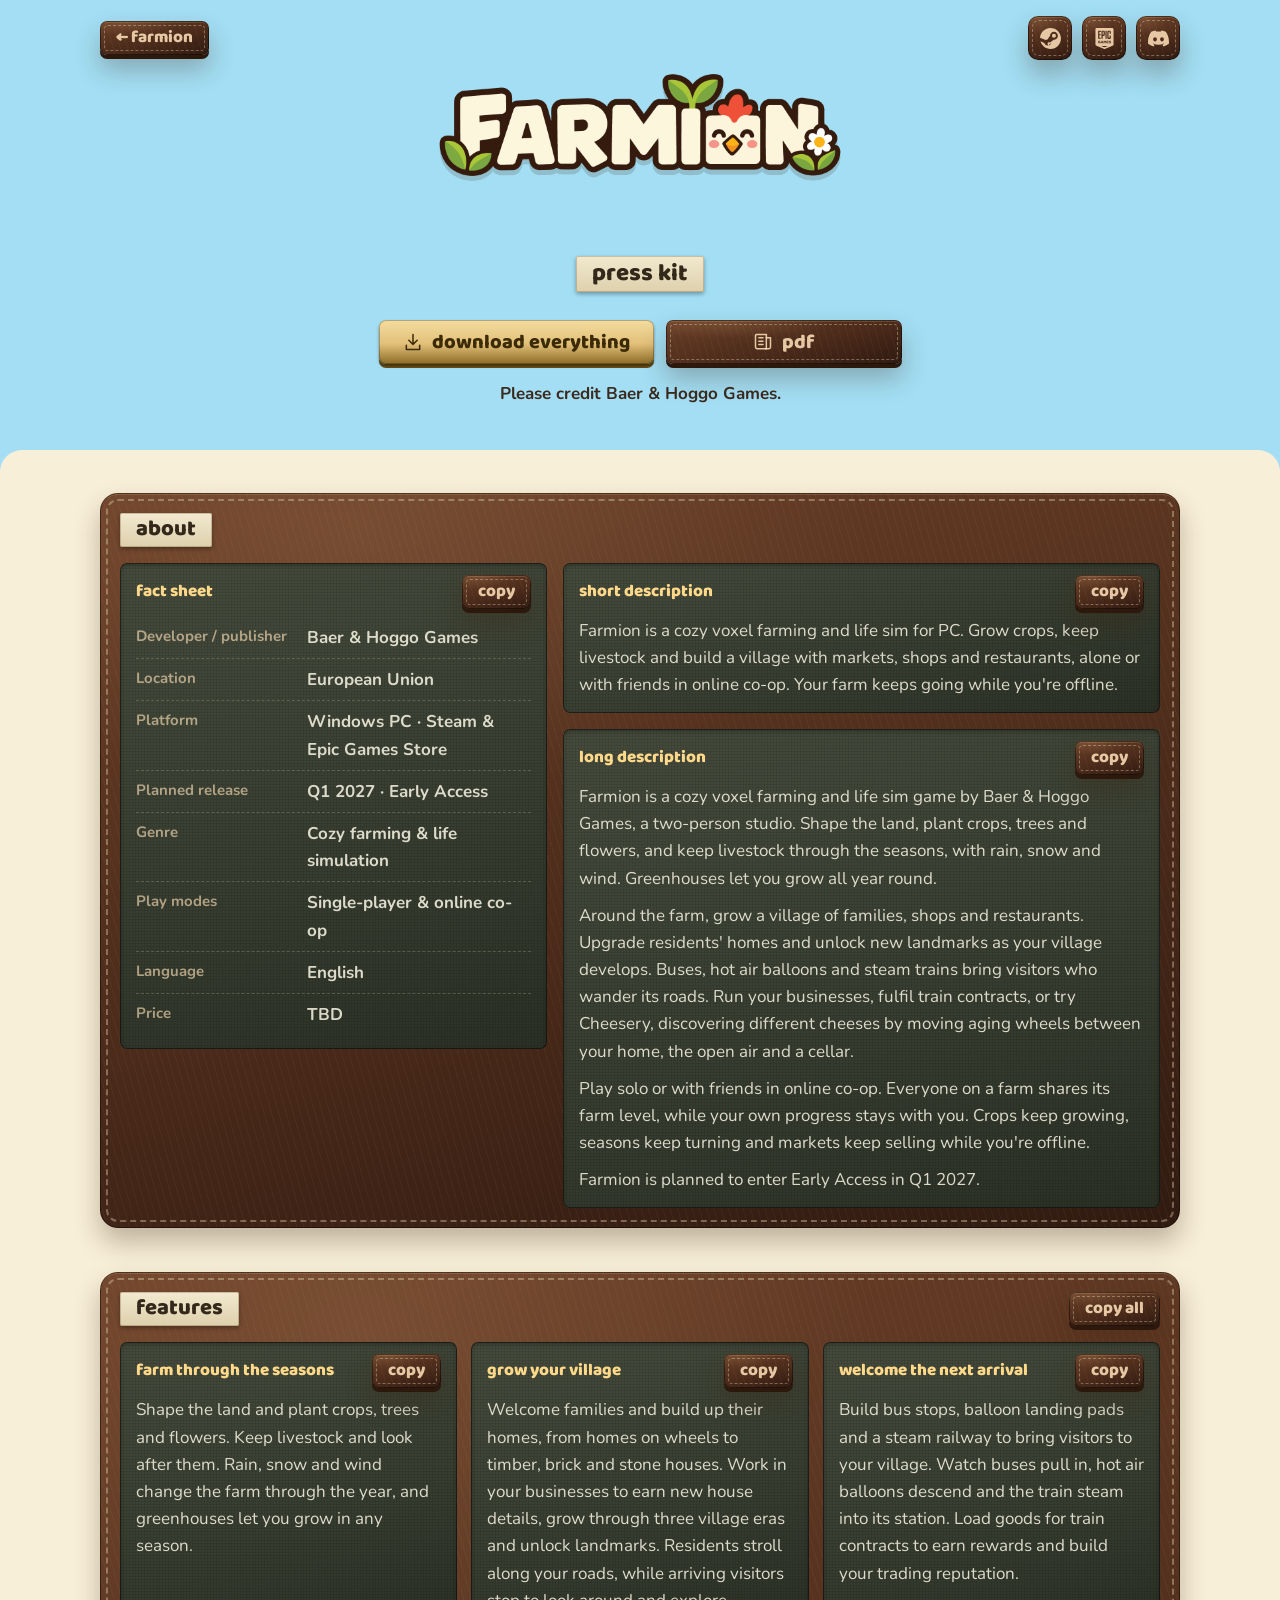
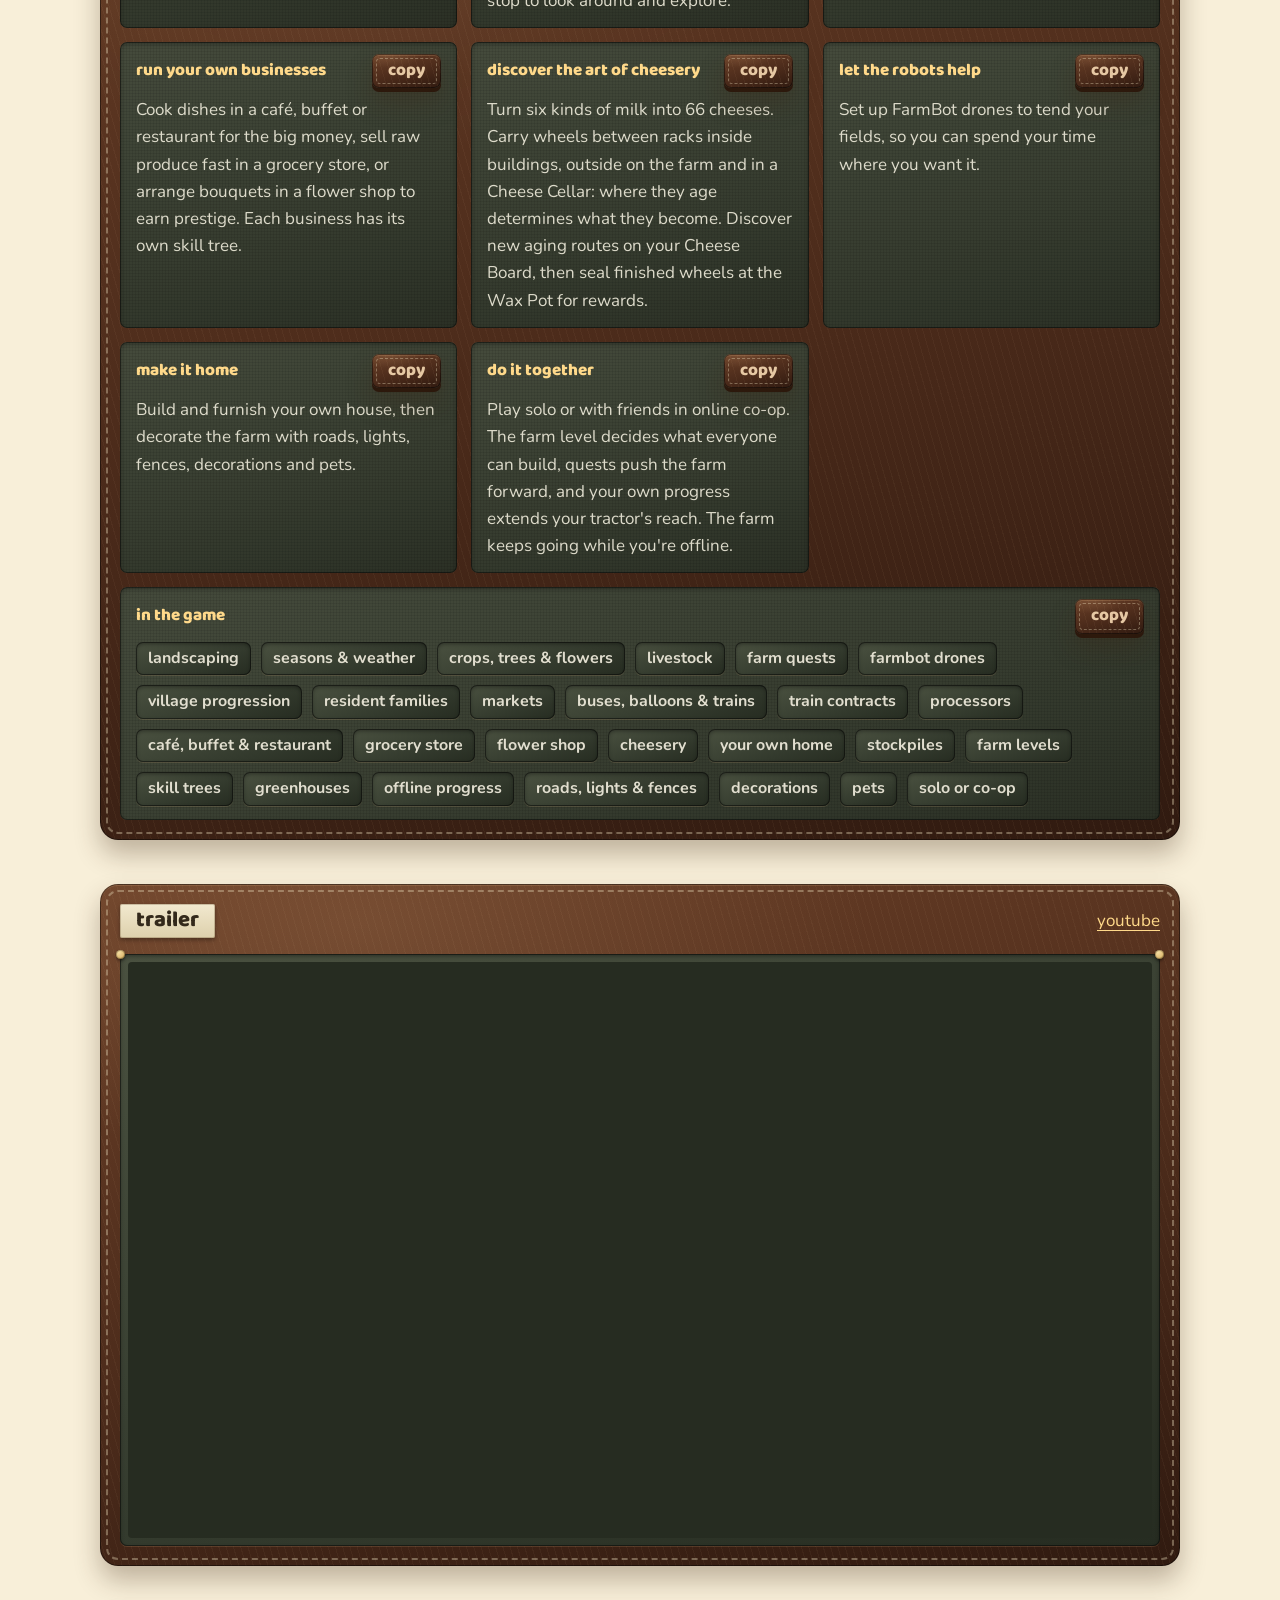
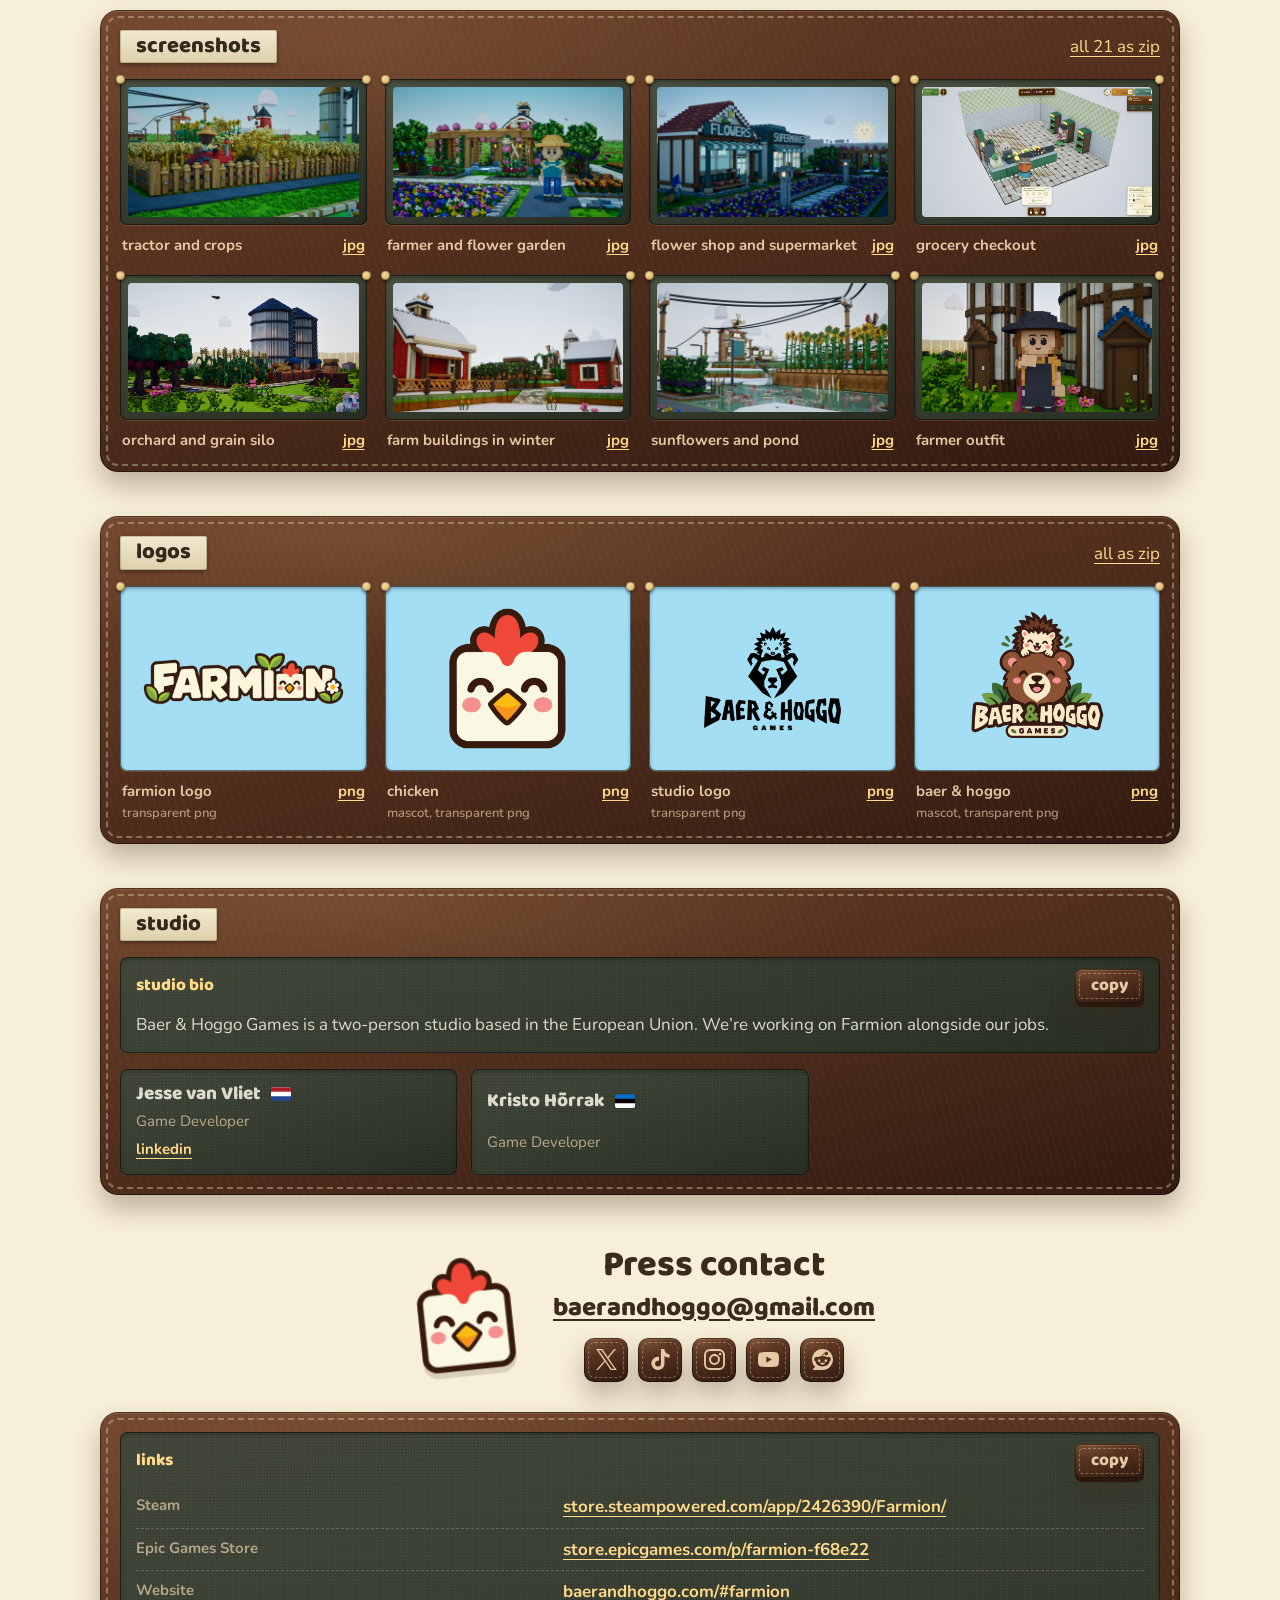
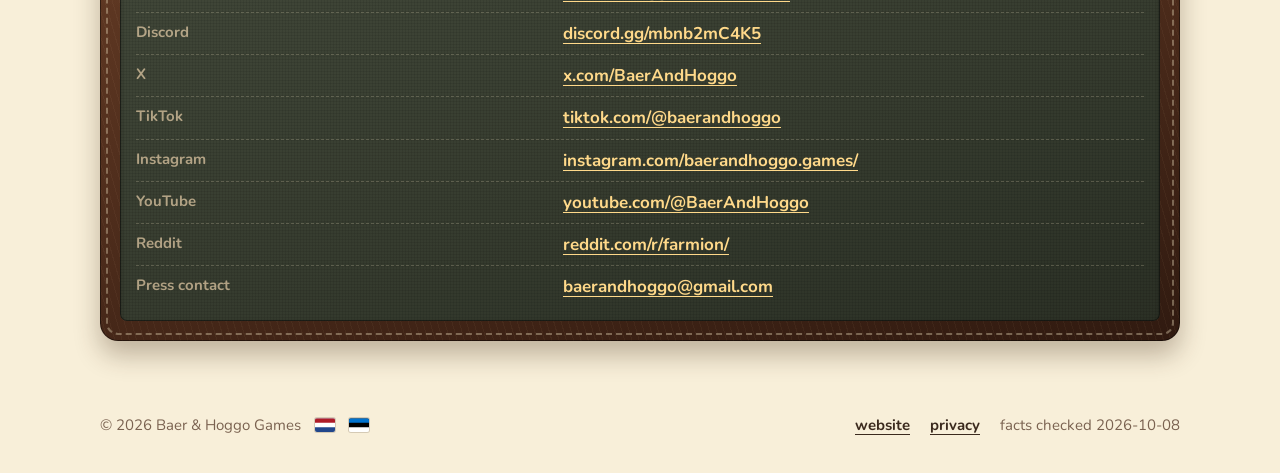
==== commit 30dd6cbe: "Move Farmion Early Access window to Q1 2027 Co-Authored-By: Claude Opus 5.5 <noreply@anthropic.com>" ====
--- a/press/index.html
+++ b/press/index.html
@@ -31,18 +31,18 @@
       <div class="pk-col"><div class="fs-canvas pk-copy "><div class="pk-copy-head"><span class="pk-label">fact sheet</span><button class="fs-strap small" data-copy-text="Developer / publisher: Baer &amp; Hoggo Games
 Location: European Union
 Platform: Windows PC · Steam &amp; Epic Games Store
-Planned release: Q4 2026 · Early Access
+Planned release: Q1 2027 · Early Access
 Genre: Cozy farming &amp; life simulation
 Play modes: Single-player &amp; online co-op
 Language: English
-Price: TBD">copy</button></div><dl class="pk-facts"><div><dt>Developer / publisher</dt><dd>Baer &amp; Hoggo Games</dd></div><div><dt>Location</dt><dd>European Union</dd></div><div><dt>Platform</dt><dd>Windows PC · Steam &amp; Epic Games Store</dd></div><div><dt>Planned release</dt><dd>Q4 2026 · Early Access</dd></div><div><dt>Genre</dt><dd>Cozy farming &amp; life simulation</dd></div><div><dt>Play modes</dt><dd>Single-player &amp; online co-op</dd></div><div><dt>Language</dt><dd>English</dd></div><div><dt>Price</dt><dd>TBD</dd></div></dl></div></div>
+Price: TBD">copy</button></div><dl class="pk-facts"><div><dt>Developer / publisher</dt><dd>Baer &amp; Hoggo Games</dd></div><div><dt>Location</dt><dd>European Union</dd></div><div><dt>Platform</dt><dd>Windows PC · Steam &amp; Epic Games Store</dd></div><div><dt>Planned release</dt><dd>Q1 2027 · Early Access</dd></div><div><dt>Genre</dt><dd>Cozy farming &amp; life simulation</dd></div><div><dt>Play modes</dt><dd>Single-player &amp; online co-op</dd></div><div><dt>Language</dt><dd>English</dd></div><div><dt>Price</dt><dd>TBD</dd></div></dl></div></div>
       <div class="pk-col"><div class="fs-canvas pk-copy "><div class="pk-copy-head"><span class="pk-label">short description</span><button class="fs-strap small" data-copy-text="Farmion is a cozy voxel farming and life sim for PC. Grow crops, keep livestock and build a village with markets, shops and restaurants, alone or with friends in online co-op. Your farm keeps going while you&#x27;re offline.">copy</button></div><p>Farmion is a cozy voxel farming and life sim for PC. Grow crops, keep livestock and build a village with markets, shops and restaurants, alone or with friends in online co-op. Your farm keeps going while you&#x27;re offline.</p></div><div class="fs-canvas pk-copy "><div class="pk-copy-head"><span class="pk-label">long description</span><button class="fs-strap small" data-copy-text="Farmion is a cozy voxel farming and life sim game by Baer &amp; Hoggo Games, a two-person studio. Shape the land, plant crops, trees and flowers, and keep livestock through the seasons, with rain, snow and wind. Greenhouses let you grow all year round.
 
 Around the farm, grow a village of families, shops and restaurants. Upgrade residents&#x27; homes and unlock new landmarks as your village develops. Buses, hot air balloons and steam trains bring visitors who wander its roads. Run your businesses, fulfil train contracts, or try Cheesery, discovering different cheeses by moving aging wheels between your home, the open air and a cellar.
 
 Play solo or with friends in online co-op. Everyone on a farm shares its farm level, while your own progress stays with you. Crops keep growing, seasons keep turning and markets keep selling while you&#x27;re offline.
 
-Farmion is planned to enter Early Access in Q4 2026.">copy</button></div><p>Farmion is a cozy voxel farming and life sim game by Baer &amp; Hoggo Games, a two-person studio. Shape the land, plant crops, trees and flowers, and keep livestock through the seasons, with rain, snow and wind. Greenhouses let you grow all year round.</p><p>Around the farm, grow a village of families, shops and restaurants. Upgrade residents&#x27; homes and unlock new landmarks as your village develops. Buses, hot air balloons and steam trains bring visitors who wander its roads. Run your businesses, fulfil train contracts, or try Cheesery, discovering different cheeses by moving aging wheels between your home, the open air and a cellar.</p><p>Play solo or with friends in online co-op. Everyone on a farm shares its farm level, while your own progress stays with you. Crops keep growing, seasons keep turning and markets keep selling while you&#x27;re offline.</p><p>Farmion is planned to enter Early Access in Q4 2026.</p></div></div>
+Farmion is planned to enter Early Access in Q1 2027.">copy</button></div><p>Farmion is a cozy voxel farming and life sim game by Baer &amp; Hoggo Games, a two-person studio. Shape the land, plant crops, trees and flowers, and keep livestock through the seasons, with rain, snow and wind. Greenhouses let you grow all year round.</p><p>Around the farm, grow a village of families, shops and restaurants. Upgrade residents&#x27; homes and unlock new landmarks as your village develops. Buses, hot air balloons and steam trains bring visitors who wander its roads. Run your businesses, fulfil train contracts, or try Cheesery, discovering different cheeses by moving aging wheels between your home, the open air and a cellar.</p><p>Play solo or with friends in online co-op. Everyone on a farm shares its farm level, while your own progress stays with you. Crops keep growing, seasons keep turning and markets keep selling while you&#x27;re offline.</p><p>Farmion is planned to enter Early Access in Q1 2027.</p></div></div>
     </div>
   </div></section>
 
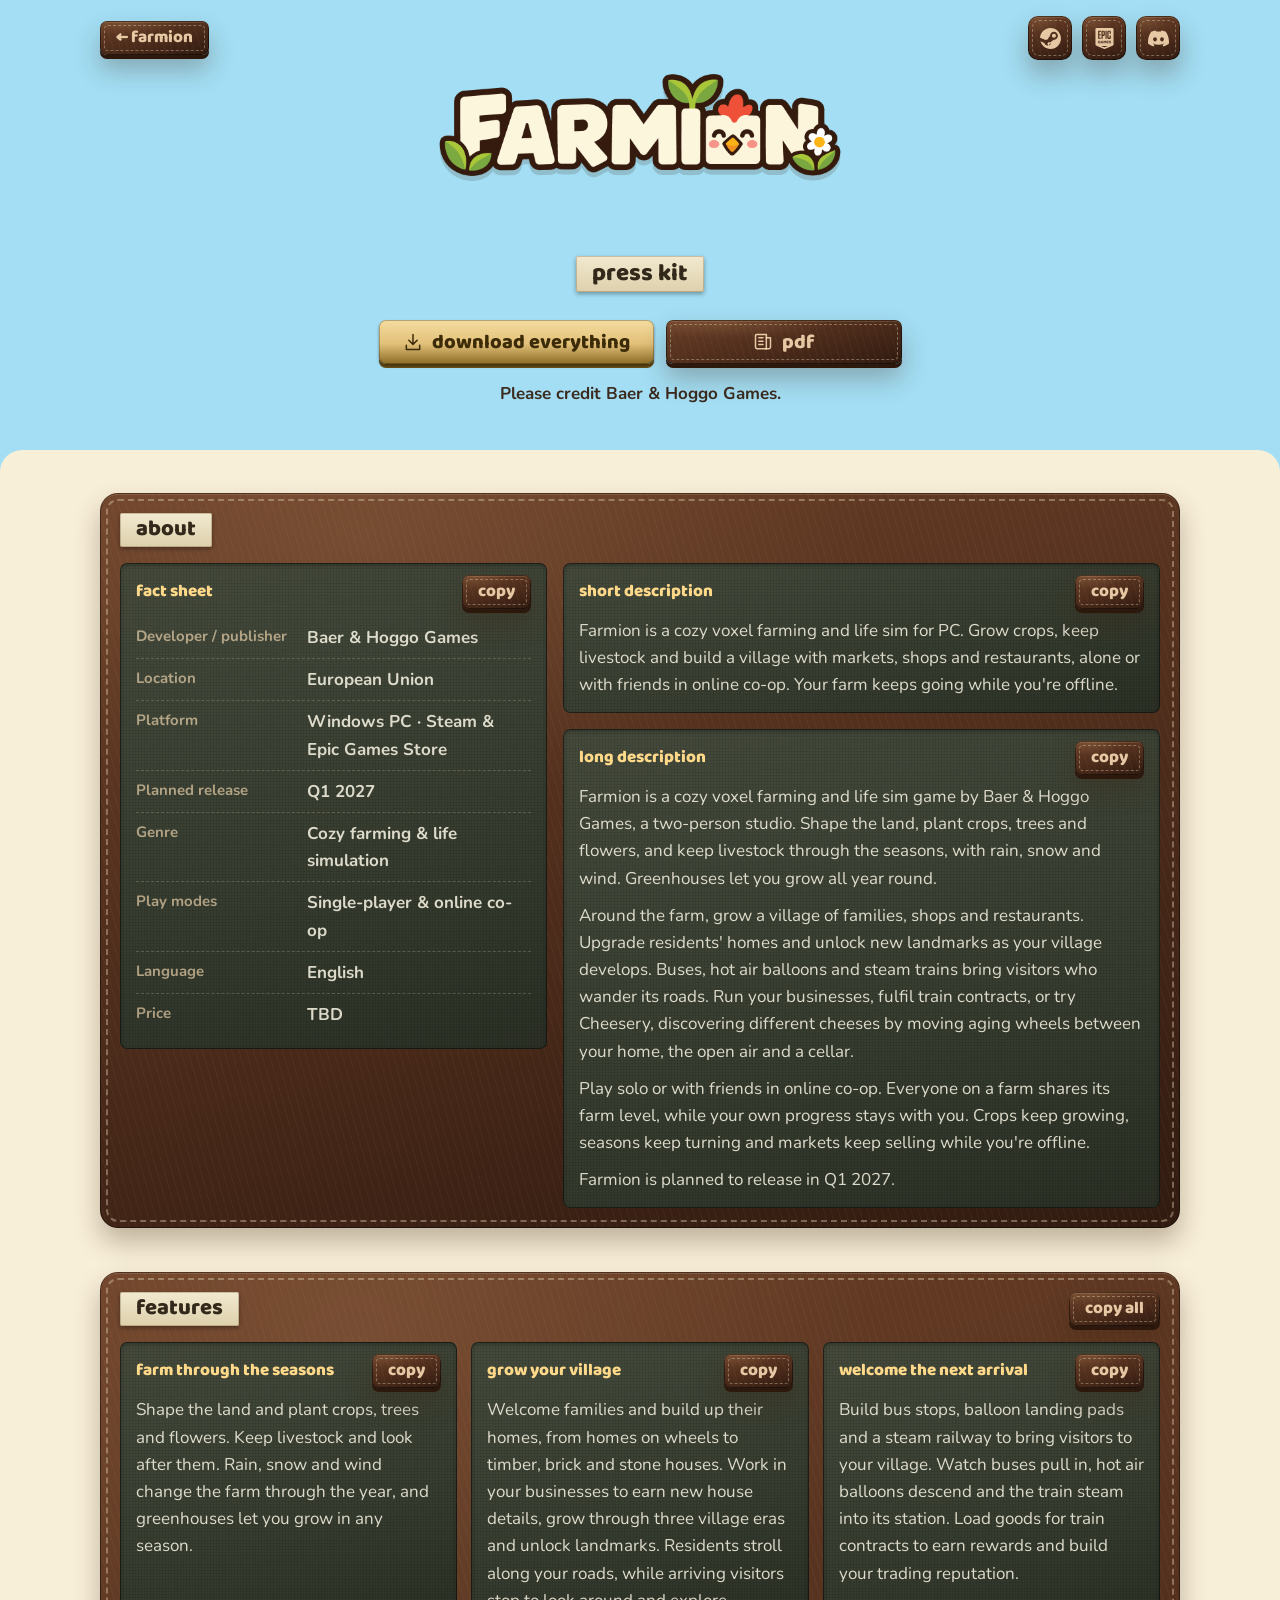
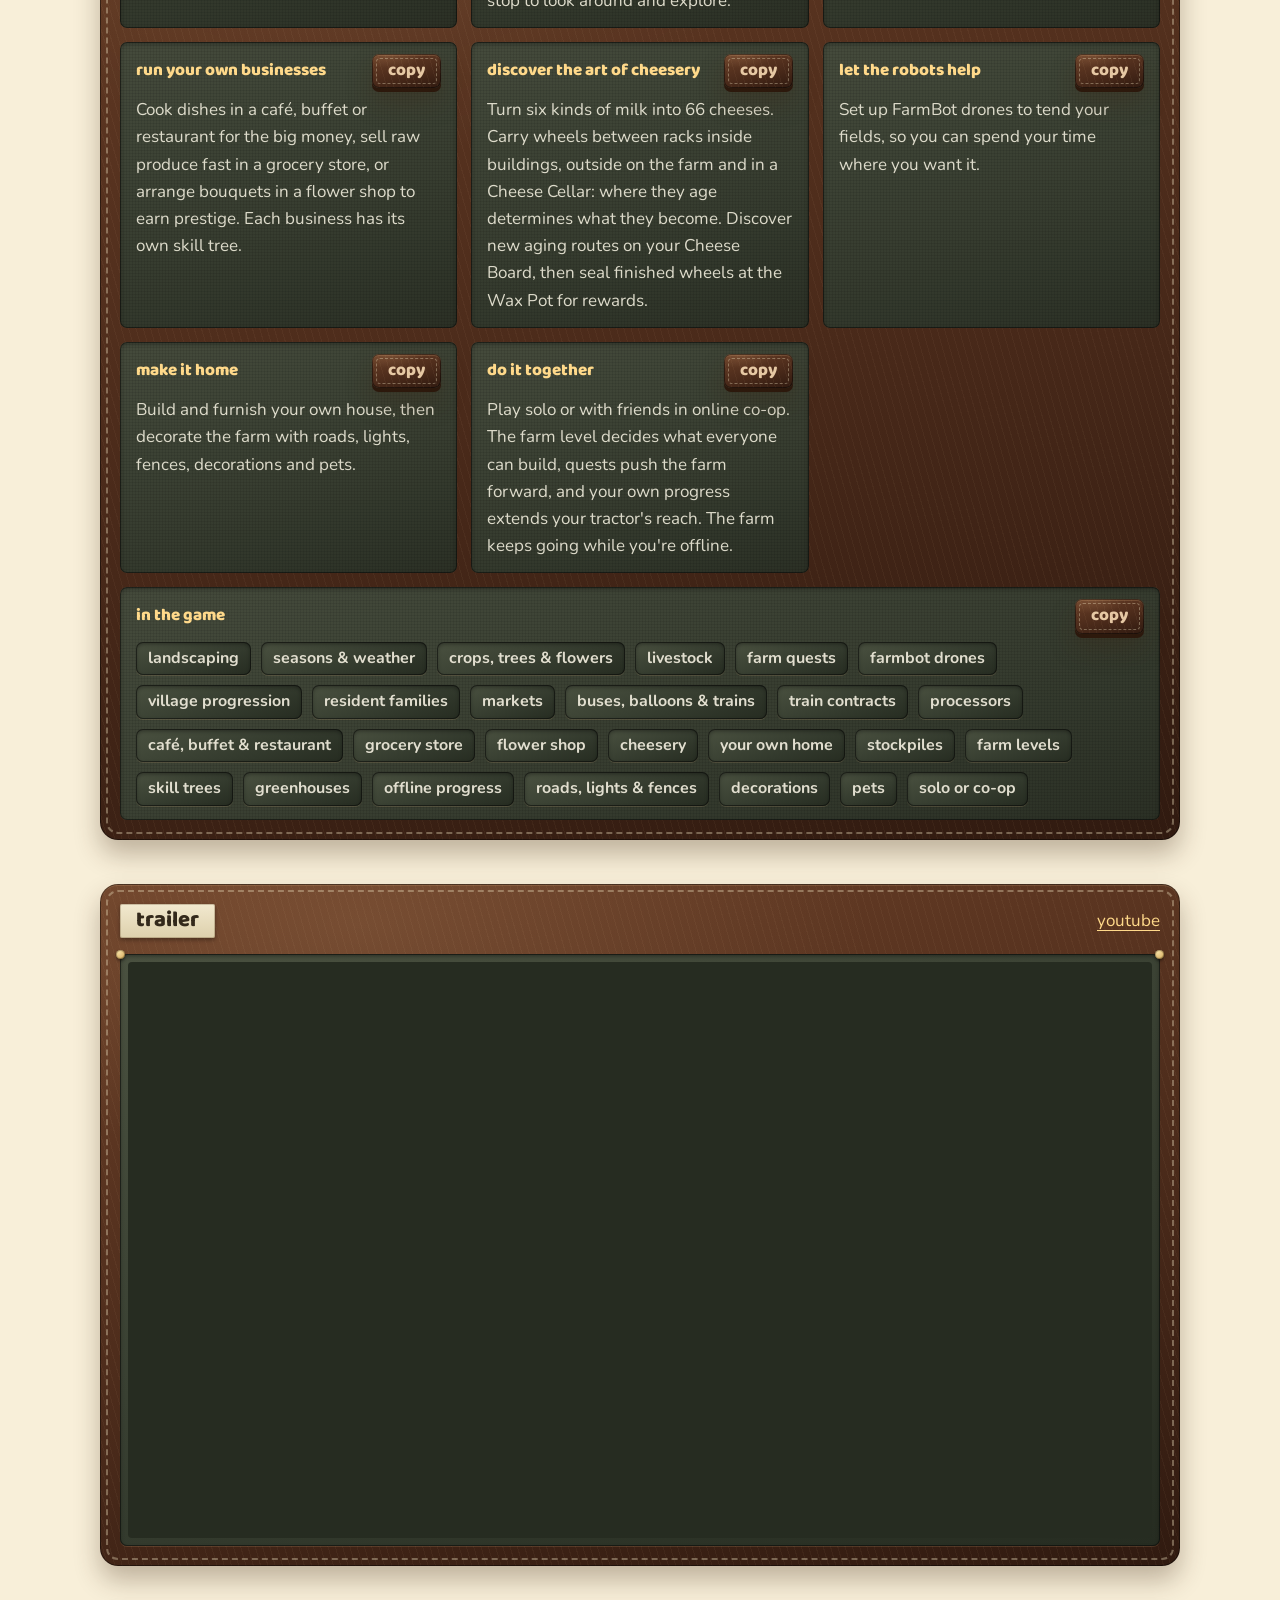
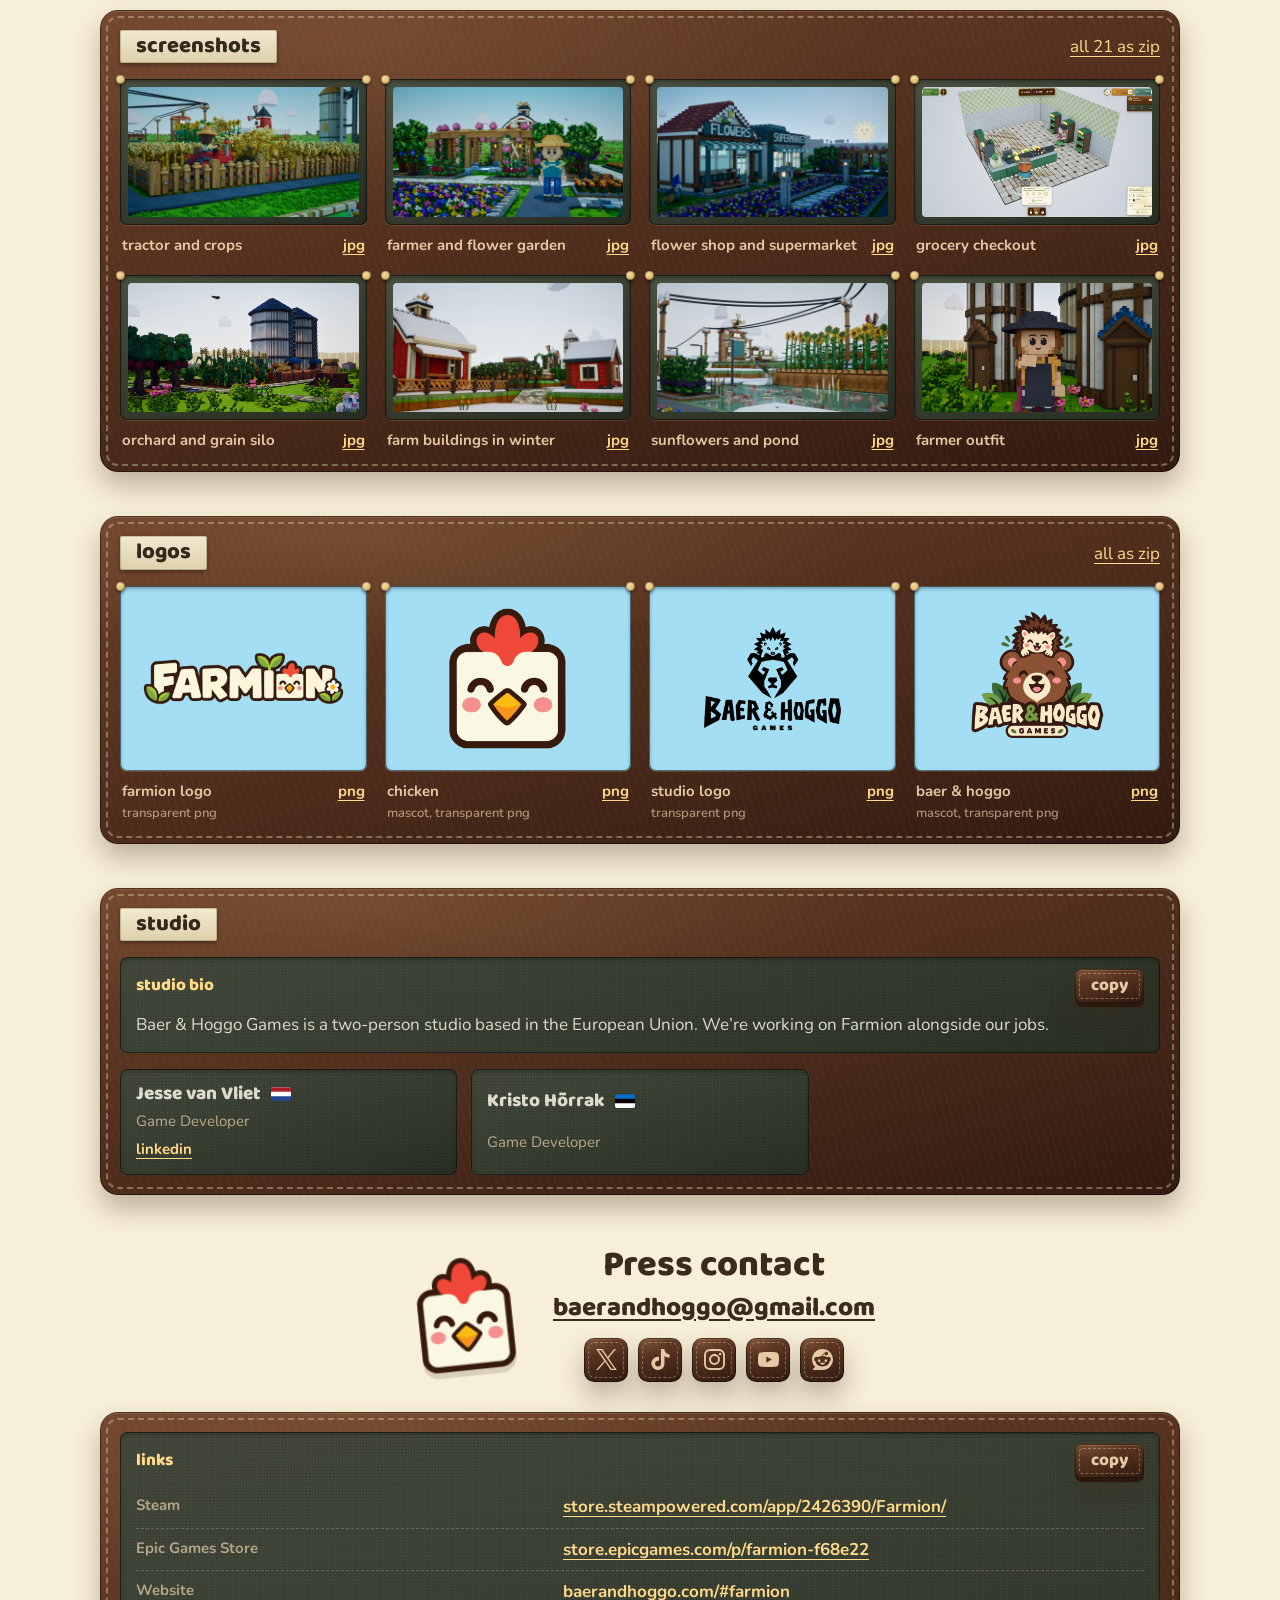
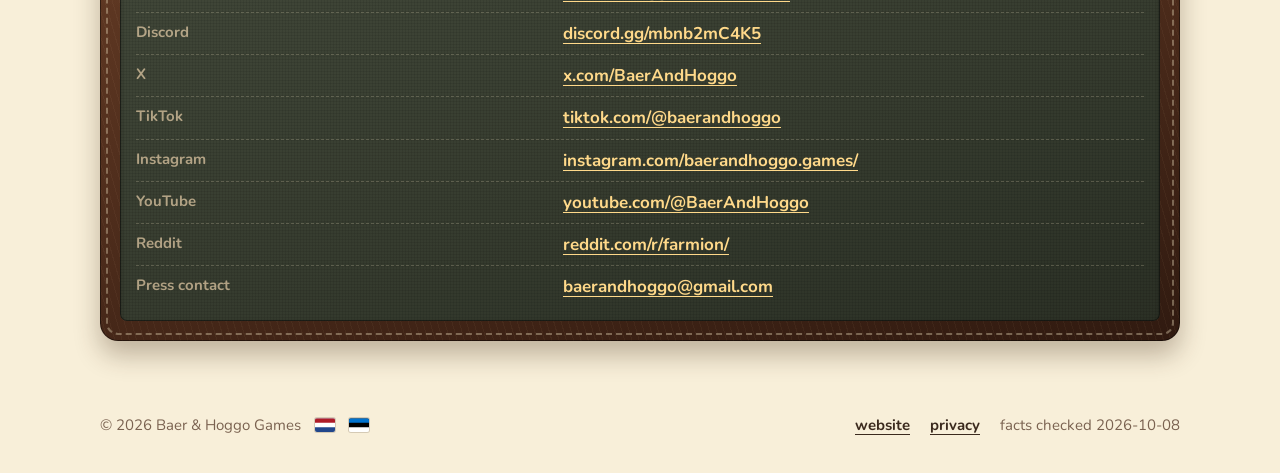
==== commit fde9af19: "Drop Early Access from the Farmion page and press kit Farmion now launches as a full release planned" ====
--- a/press/index.html
+++ b/press/index.html
@@ -31,18 +31,18 @@
       <div class="pk-col"><div class="fs-canvas pk-copy "><div class="pk-copy-head"><span class="pk-label">fact sheet</span><button class="fs-strap small" data-copy-text="Developer / publisher: Baer &amp; Hoggo Games
 Location: European Union
 Platform: Windows PC · Steam &amp; Epic Games Store
-Planned release: Q1 2027 · Early Access
+Planned release: Q1 2027
 Genre: Cozy farming &amp; life simulation
 Play modes: Single-player &amp; online co-op
 Language: English
-Price: TBD">copy</button></div><dl class="pk-facts"><div><dt>Developer / publisher</dt><dd>Baer &amp; Hoggo Games</dd></div><div><dt>Location</dt><dd>European Union</dd></div><div><dt>Platform</dt><dd>Windows PC · Steam &amp; Epic Games Store</dd></div><div><dt>Planned release</dt><dd>Q1 2027 · Early Access</dd></div><div><dt>Genre</dt><dd>Cozy farming &amp; life simulation</dd></div><div><dt>Play modes</dt><dd>Single-player &amp; online co-op</dd></div><div><dt>Language</dt><dd>English</dd></div><div><dt>Price</dt><dd>TBD</dd></div></dl></div></div>
+Price: TBD">copy</button></div><dl class="pk-facts"><div><dt>Developer / publisher</dt><dd>Baer &amp; Hoggo Games</dd></div><div><dt>Location</dt><dd>European Union</dd></div><div><dt>Platform</dt><dd>Windows PC · Steam &amp; Epic Games Store</dd></div><div><dt>Planned release</dt><dd>Q1 2027</dd></div><div><dt>Genre</dt><dd>Cozy farming &amp; life simulation</dd></div><div><dt>Play modes</dt><dd>Single-player &amp; online co-op</dd></div><div><dt>Language</dt><dd>English</dd></div><div><dt>Price</dt><dd>TBD</dd></div></dl></div></div>
       <div class="pk-col"><div class="fs-canvas pk-copy "><div class="pk-copy-head"><span class="pk-label">short description</span><button class="fs-strap small" data-copy-text="Farmion is a cozy voxel farming and life sim for PC. Grow crops, keep livestock and build a village with markets, shops and restaurants, alone or with friends in online co-op. Your farm keeps going while you&#x27;re offline.">copy</button></div><p>Farmion is a cozy voxel farming and life sim for PC. Grow crops, keep livestock and build a village with markets, shops and restaurants, alone or with friends in online co-op. Your farm keeps going while you&#x27;re offline.</p></div><div class="fs-canvas pk-copy "><div class="pk-copy-head"><span class="pk-label">long description</span><button class="fs-strap small" data-copy-text="Farmion is a cozy voxel farming and life sim game by Baer &amp; Hoggo Games, a two-person studio. Shape the land, plant crops, trees and flowers, and keep livestock through the seasons, with rain, snow and wind. Greenhouses let you grow all year round.
 
 Around the farm, grow a village of families, shops and restaurants. Upgrade residents&#x27; homes and unlock new landmarks as your village develops. Buses, hot air balloons and steam trains bring visitors who wander its roads. Run your businesses, fulfil train contracts, or try Cheesery, discovering different cheeses by moving aging wheels between your home, the open air and a cellar.
 
 Play solo or with friends in online co-op. Everyone on a farm shares its farm level, while your own progress stays with you. Crops keep growing, seasons keep turning and markets keep selling while you&#x27;re offline.
 
-Farmion is planned to enter Early Access in Q1 2027.">copy</button></div><p>Farmion is a cozy voxel farming and life sim game by Baer &amp; Hoggo Games, a two-person studio. Shape the land, plant crops, trees and flowers, and keep livestock through the seasons, with rain, snow and wind. Greenhouses let you grow all year round.</p><p>Around the farm, grow a village of families, shops and restaurants. Upgrade residents&#x27; homes and unlock new landmarks as your village develops. Buses, hot air balloons and steam trains bring visitors who wander its roads. Run your businesses, fulfil train contracts, or try Cheesery, discovering different cheeses by moving aging wheels between your home, the open air and a cellar.</p><p>Play solo or with friends in online co-op. Everyone on a farm shares its farm level, while your own progress stays with you. Crops keep growing, seasons keep turning and markets keep selling while you&#x27;re offline.</p><p>Farmion is planned to enter Early Access in Q1 2027.</p></div></div>
+Farmion is planned to release in Q1 2027.">copy</button></div><p>Farmion is a cozy voxel farming and life sim game by Baer &amp; Hoggo Games, a two-person studio. Shape the land, plant crops, trees and flowers, and keep livestock through the seasons, with rain, snow and wind. Greenhouses let you grow all year round.</p><p>Around the farm, grow a village of families, shops and restaurants. Upgrade residents&#x27; homes and unlock new landmarks as your village develops. Buses, hot air balloons and steam trains bring visitors who wander its roads. Run your businesses, fulfil train contracts, or try Cheesery, discovering different cheeses by moving aging wheels between your home, the open air and a cellar.</p><p>Play solo or with friends in online co-op. Everyone on a farm shares its farm level, while your own progress stays with you. Crops keep growing, seasons keep turning and markets keep selling while you&#x27;re offline.</p><p>Farmion is planned to release in Q1 2027.</p></div></div>
     </div>
   </div></section>
 
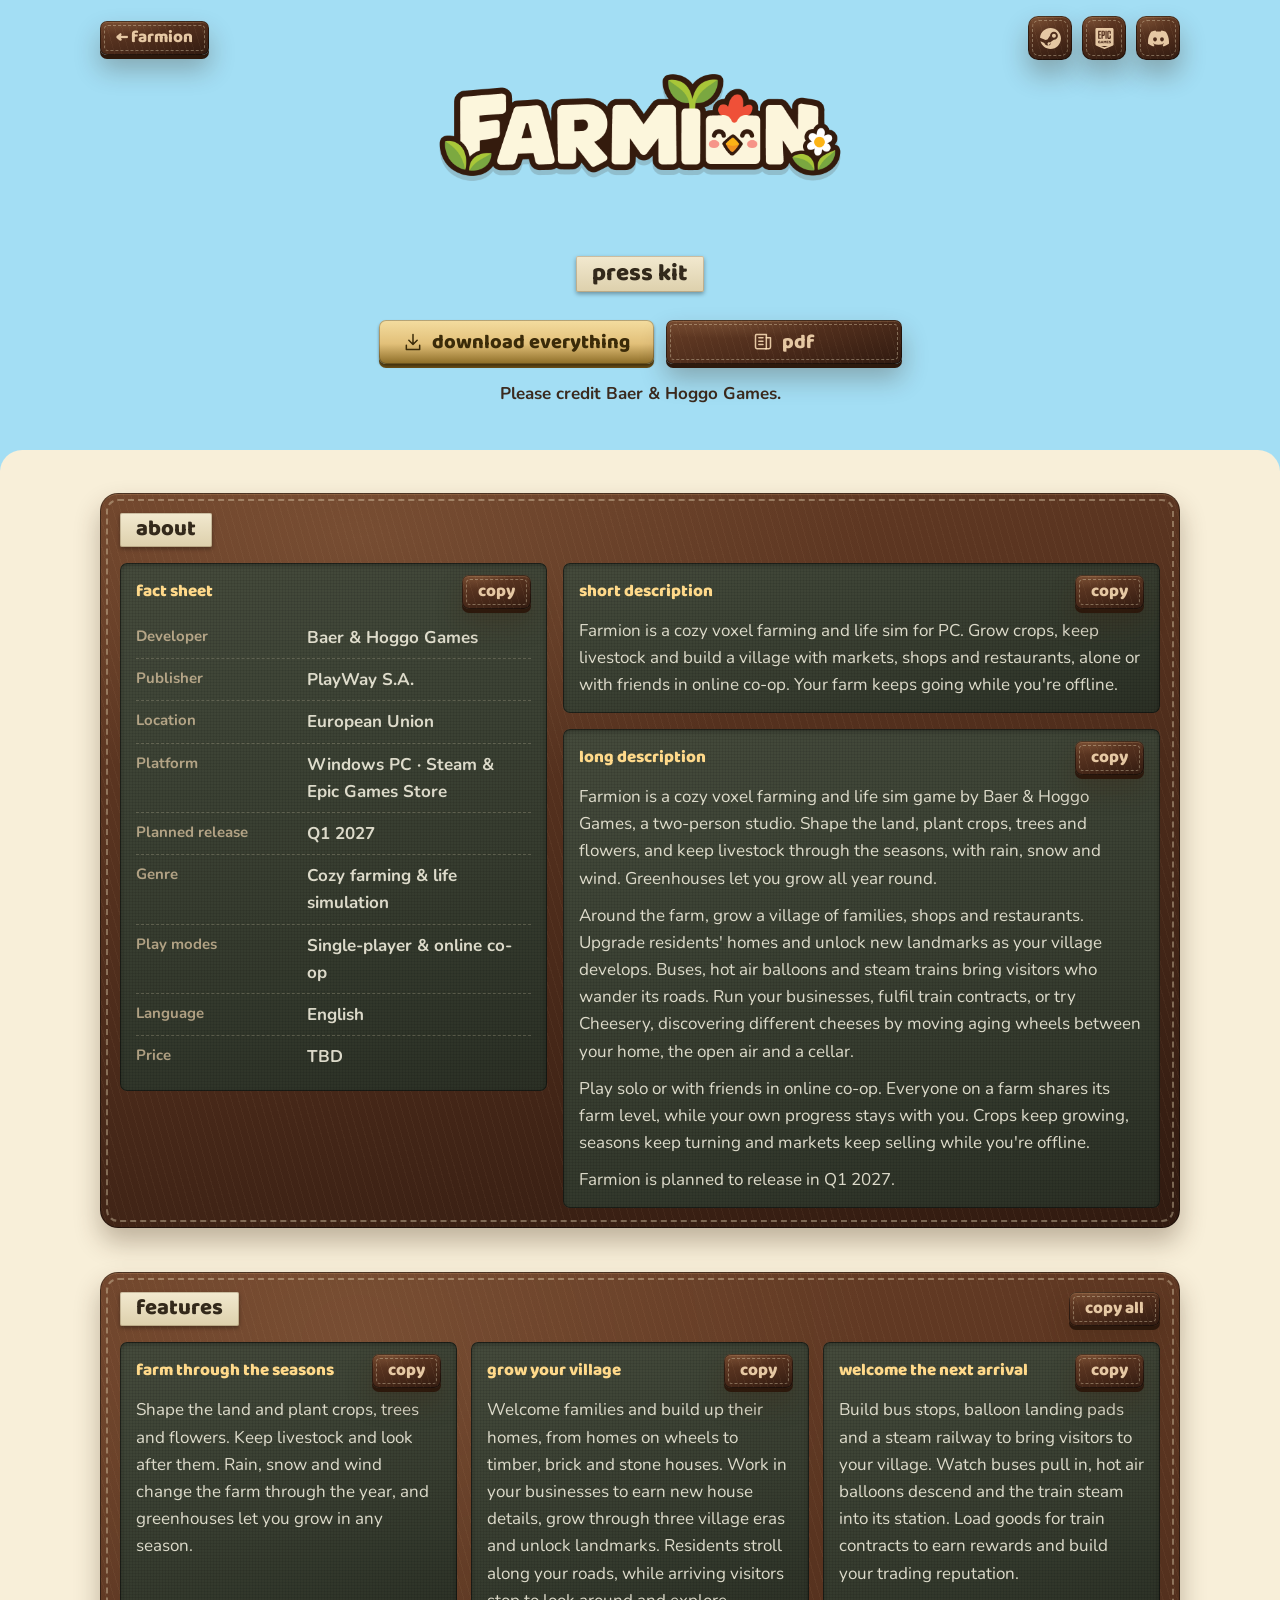
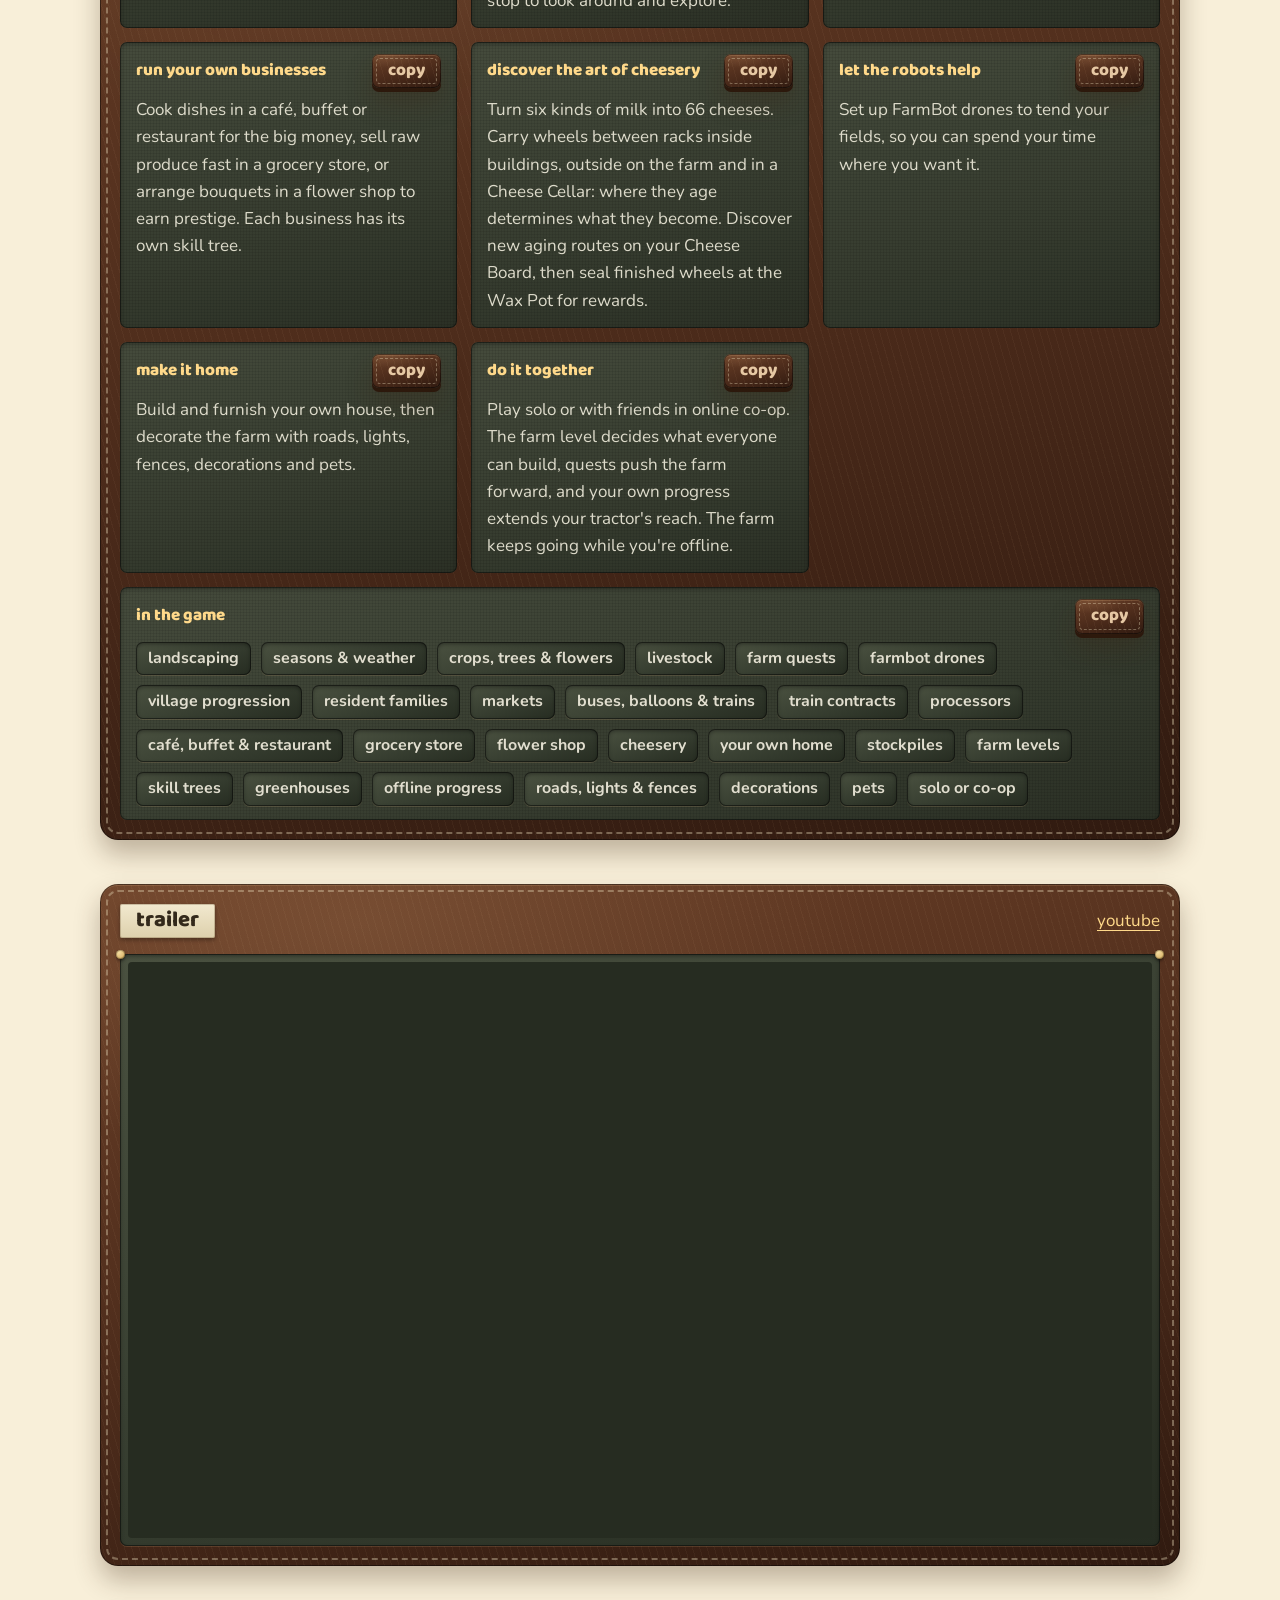
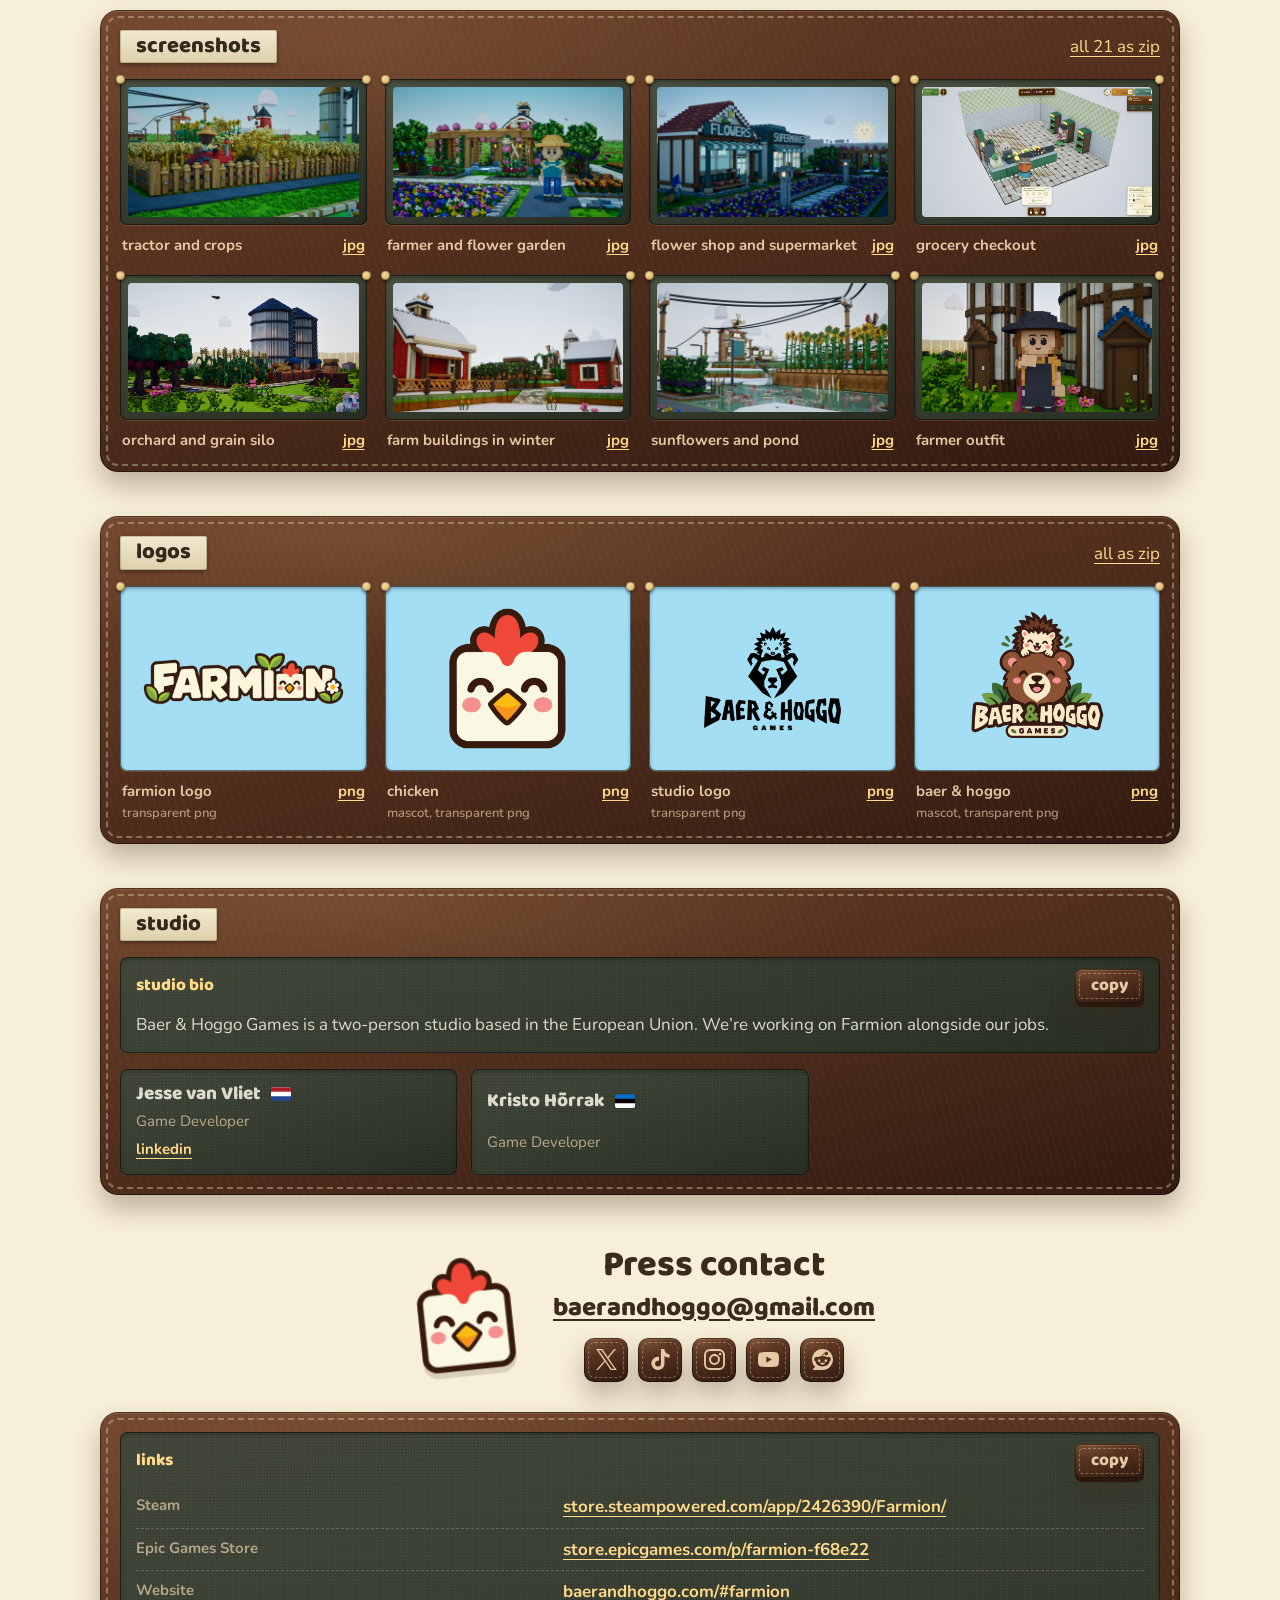
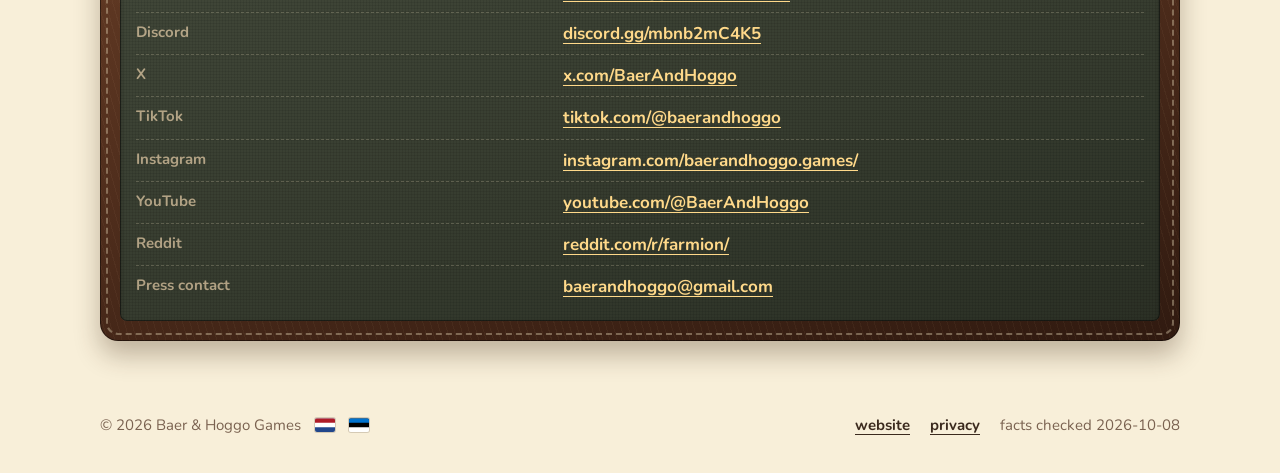
==== commit ccc38422: "Name PlayWay S.A. as Farmion's publisher in the press kit Developer and publisher are now separate f" ====
--- a/press/index.html
+++ b/press/index.html
@@ -28,14 +28,15 @@
   <section class="fs-section" aria-labelledby="about-title"><div class="fs-flap">
     <h2 id="about-title" class="fs-tape">about</h2>
     <div class="pk-about">
-      <div class="pk-col"><div class="fs-canvas pk-copy "><div class="pk-copy-head"><span class="pk-label">fact sheet</span><button class="fs-strap small" data-copy-text="Developer / publisher: Baer &amp; Hoggo Games
+      <div class="pk-col"><div class="fs-canvas pk-copy "><div class="pk-copy-head"><span class="pk-label">fact sheet</span><button class="fs-strap small" data-copy-text="Developer: Baer &amp; Hoggo Games
+Publisher: PlayWay S.A.
 Location: European Union
 Platform: Windows PC · Steam &amp; Epic Games Store
 Planned release: Q1 2027
 Genre: Cozy farming &amp; life simulation
 Play modes: Single-player &amp; online co-op
 Language: English
-Price: TBD">copy</button></div><dl class="pk-facts"><div><dt>Developer / publisher</dt><dd>Baer &amp; Hoggo Games</dd></div><div><dt>Location</dt><dd>European Union</dd></div><div><dt>Platform</dt><dd>Windows PC · Steam &amp; Epic Games Store</dd></div><div><dt>Planned release</dt><dd>Q1 2027</dd></div><div><dt>Genre</dt><dd>Cozy farming &amp; life simulation</dd></div><div><dt>Play modes</dt><dd>Single-player &amp; online co-op</dd></div><div><dt>Language</dt><dd>English</dd></div><div><dt>Price</dt><dd>TBD</dd></div></dl></div></div>
+Price: TBD">copy</button></div><dl class="pk-facts"><div><dt>Developer</dt><dd>Baer &amp; Hoggo Games</dd></div><div><dt>Publisher</dt><dd>PlayWay S.A.</dd></div><div><dt>Location</dt><dd>European Union</dd></div><div><dt>Platform</dt><dd>Windows PC · Steam &amp; Epic Games Store</dd></div><div><dt>Planned release</dt><dd>Q1 2027</dd></div><div><dt>Genre</dt><dd>Cozy farming &amp; life simulation</dd></div><div><dt>Play modes</dt><dd>Single-player &amp; online co-op</dd></div><div><dt>Language</dt><dd>English</dd></div><div><dt>Price</dt><dd>TBD</dd></div></dl></div></div>
       <div class="pk-col"><div class="fs-canvas pk-copy "><div class="pk-copy-head"><span class="pk-label">short description</span><button class="fs-strap small" data-copy-text="Farmion is a cozy voxel farming and life sim for PC. Grow crops, keep livestock and build a village with markets, shops and restaurants, alone or with friends in online co-op. Your farm keeps going while you&#x27;re offline.">copy</button></div><p>Farmion is a cozy voxel farming and life sim for PC. Grow crops, keep livestock and build a village with markets, shops and restaurants, alone or with friends in online co-op. Your farm keeps going while you&#x27;re offline.</p></div><div class="fs-canvas pk-copy "><div class="pk-copy-head"><span class="pk-label">long description</span><button class="fs-strap small" data-copy-text="Farmion is a cozy voxel farming and life sim game by Baer &amp; Hoggo Games, a two-person studio. Shape the land, plant crops, trees and flowers, and keep livestock through the seasons, with rain, snow and wind. Greenhouses let you grow all year round.
 
 Around the farm, grow a village of families, shops and restaurants. Upgrade residents&#x27; homes and unlock new landmarks as your village develops. Buses, hot air balloons and steam trains bring visitors who wander its roads. Run your businesses, fulfil train contracts, or try Cheesery, discovering different cheeses by moving aging wheels between your home, the open air and a cellar.
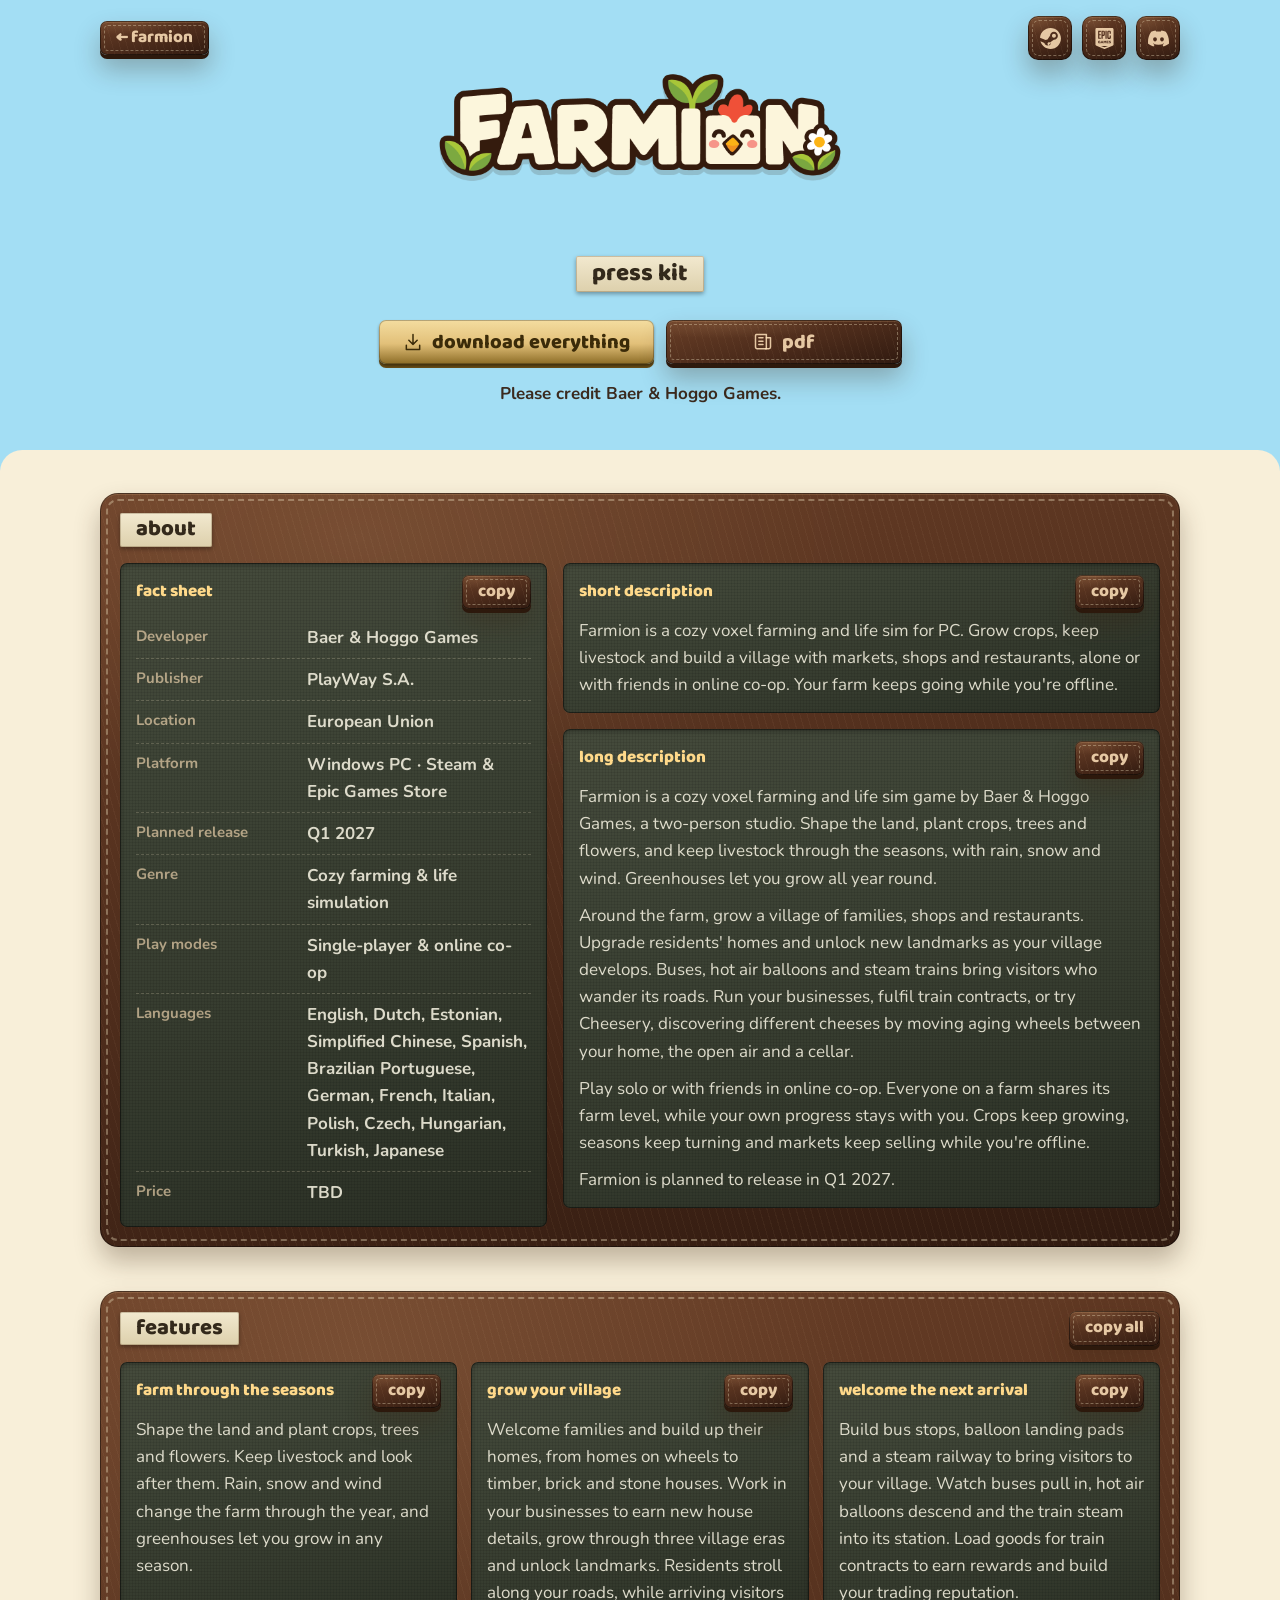
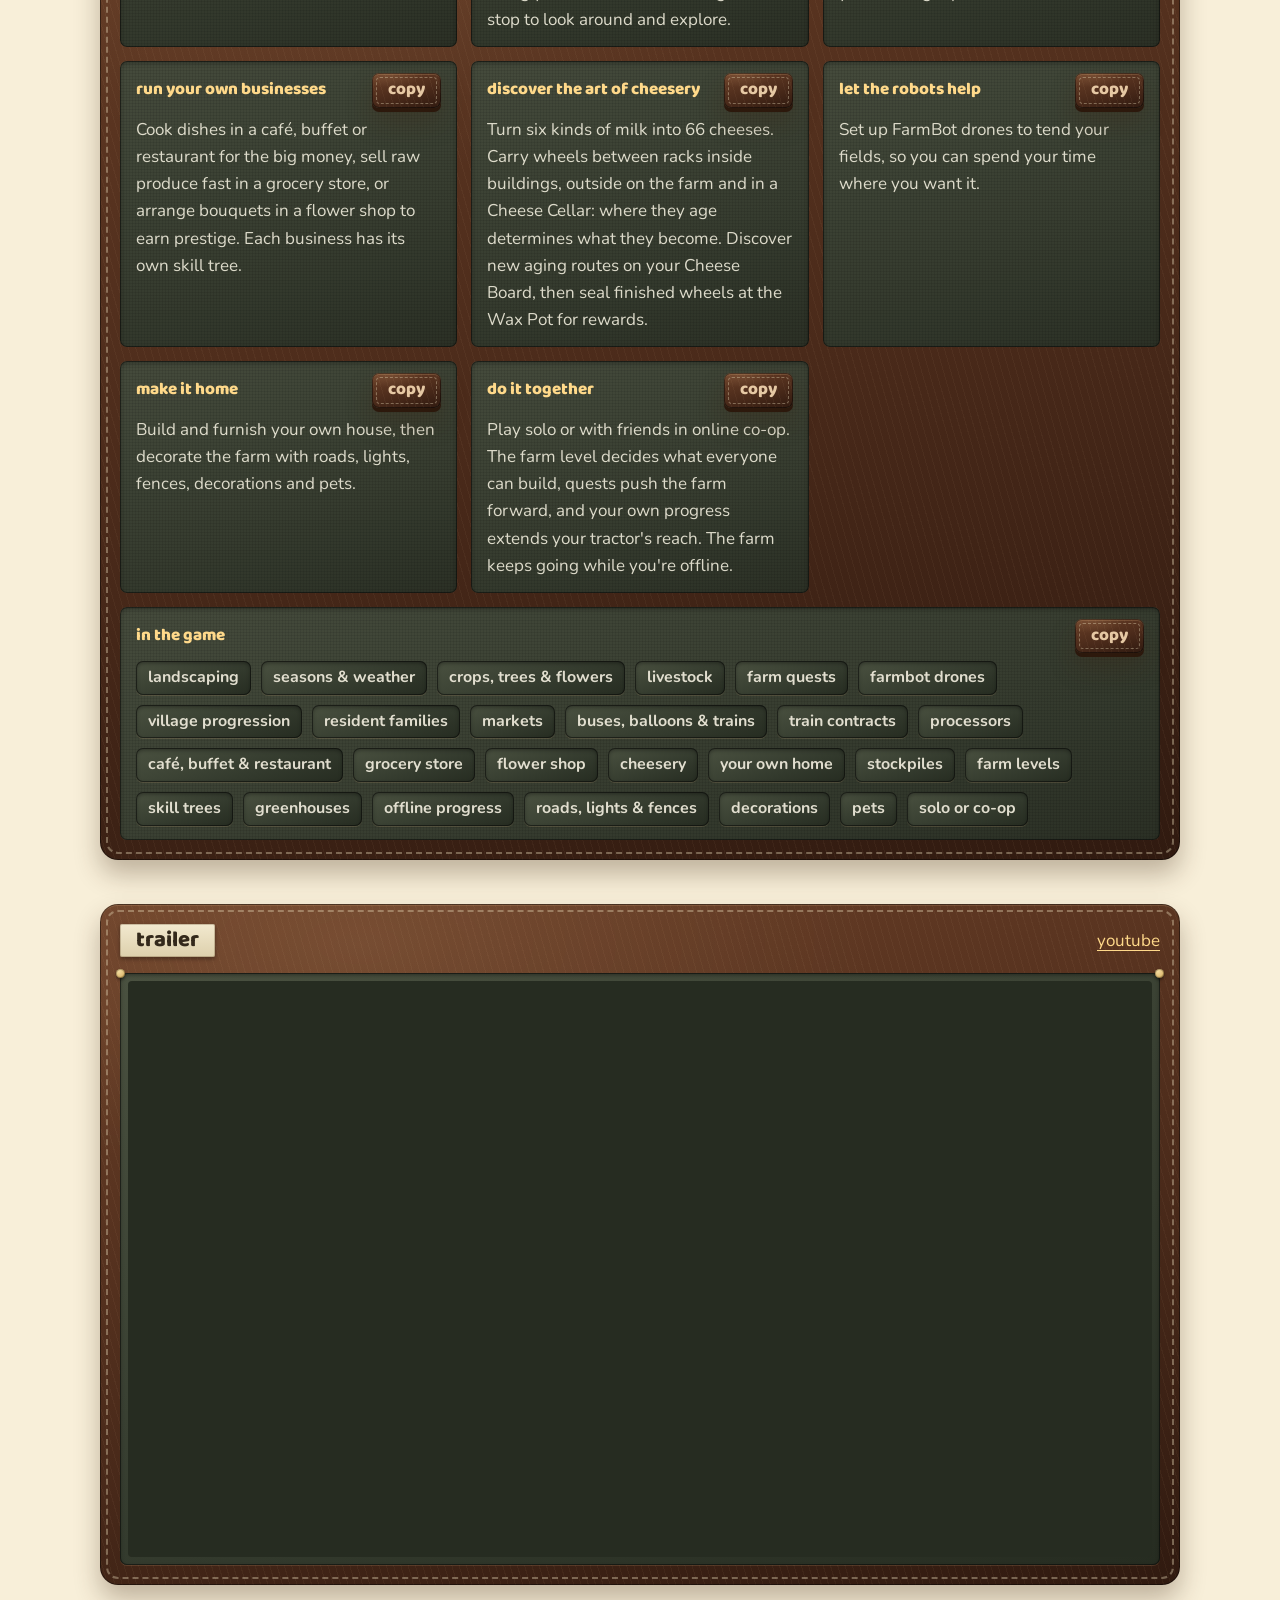
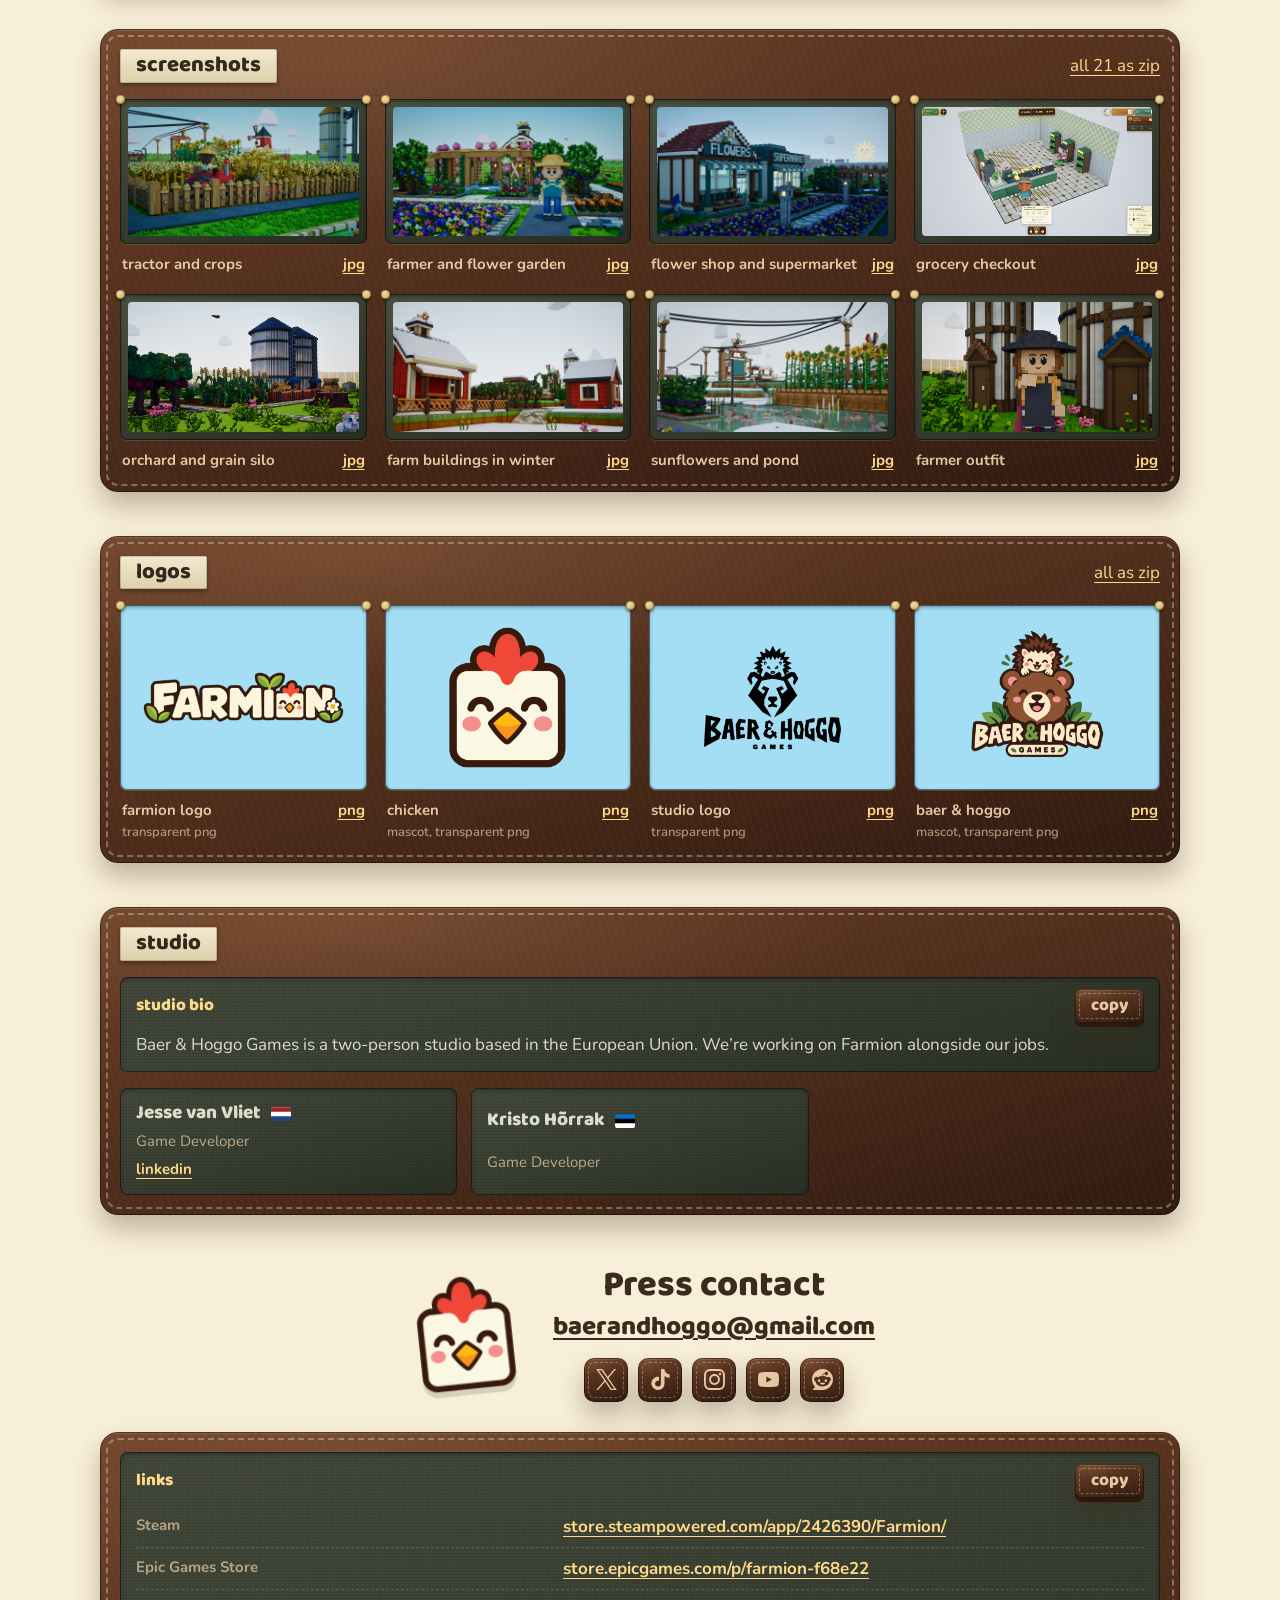
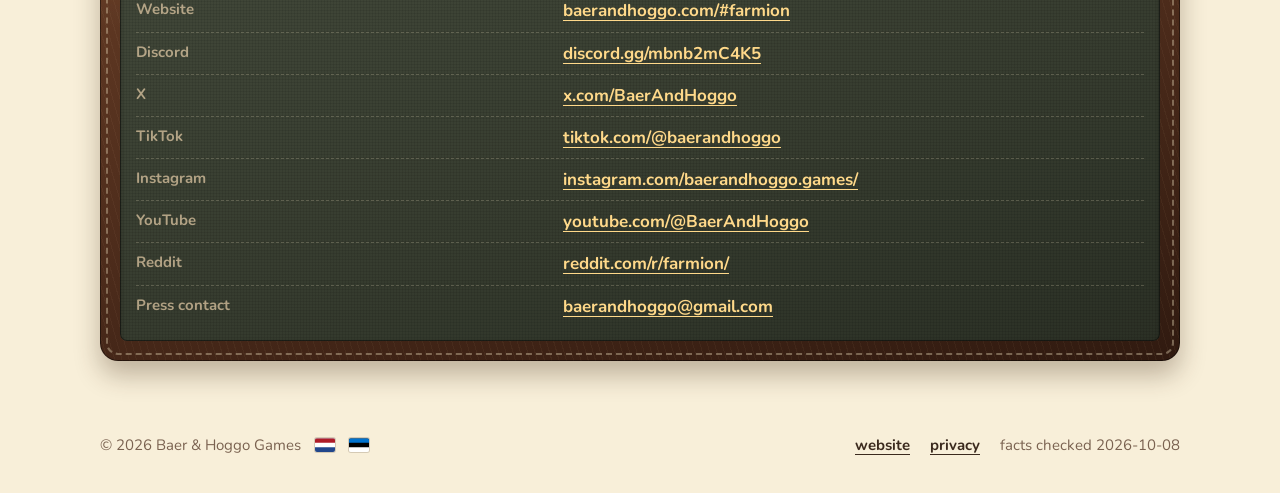
==== commit 1658d2e5: "List Farmion's 14 languages in the press kit The fact sheet said English only; the game now ships En" ====
--- a/press/index.html
+++ b/press/index.html
@@ -35,8 +35,8 @@
 Planned release: Q1 2027
 Genre: Cozy farming &amp; life simulation
 Play modes: Single-player &amp; online co-op
-Language: English
-Price: TBD">copy</button></div><dl class="pk-facts"><div><dt>Developer</dt><dd>Baer &amp; Hoggo Games</dd></div><div><dt>Publisher</dt><dd>PlayWay S.A.</dd></div><div><dt>Location</dt><dd>European Union</dd></div><div><dt>Platform</dt><dd>Windows PC · Steam &amp; Epic Games Store</dd></div><div><dt>Planned release</dt><dd>Q1 2027</dd></div><div><dt>Genre</dt><dd>Cozy farming &amp; life simulation</dd></div><div><dt>Play modes</dt><dd>Single-player &amp; online co-op</dd></div><div><dt>Language</dt><dd>English</dd></div><div><dt>Price</dt><dd>TBD</dd></div></dl></div></div>
+Languages: English, Dutch, Estonian, Simplified Chinese, Spanish, Brazilian Portuguese, German, French, Italian, Polish, Czech, Hungarian, Turkish, Japanese
+Price: TBD">copy</button></div><dl class="pk-facts"><div><dt>Developer</dt><dd>Baer &amp; Hoggo Games</dd></div><div><dt>Publisher</dt><dd>PlayWay S.A.</dd></div><div><dt>Location</dt><dd>European Union</dd></div><div><dt>Platform</dt><dd>Windows PC · Steam &amp; Epic Games Store</dd></div><div><dt>Planned release</dt><dd>Q1 2027</dd></div><div><dt>Genre</dt><dd>Cozy farming &amp; life simulation</dd></div><div><dt>Play modes</dt><dd>Single-player &amp; online co-op</dd></div><div><dt>Languages</dt><dd>English, Dutch, Estonian, Simplified Chinese, Spanish, Brazilian Portuguese, German, French, Italian, Polish, Czech, Hungarian, Turkish, Japanese</dd></div><div><dt>Price</dt><dd>TBD</dd></div></dl></div></div>
       <div class="pk-col"><div class="fs-canvas pk-copy "><div class="pk-copy-head"><span class="pk-label">short description</span><button class="fs-strap small" data-copy-text="Farmion is a cozy voxel farming and life sim for PC. Grow crops, keep livestock and build a village with markets, shops and restaurants, alone or with friends in online co-op. Your farm keeps going while you&#x27;re offline.">copy</button></div><p>Farmion is a cozy voxel farming and life sim for PC. Grow crops, keep livestock and build a village with markets, shops and restaurants, alone or with friends in online co-op. Your farm keeps going while you&#x27;re offline.</p></div><div class="fs-canvas pk-copy "><div class="pk-copy-head"><span class="pk-label">long description</span><button class="fs-strap small" data-copy-text="Farmion is a cozy voxel farming and life sim game by Baer &amp; Hoggo Games, a two-person studio. Shape the land, plant crops, trees and flowers, and keep livestock through the seasons, with rain, snow and wind. Greenhouses let you grow all year round.
 
 Around the farm, grow a village of families, shops and restaurants. Upgrade residents&#x27; homes and unlock new landmarks as your village develops. Buses, hot air balloons and steam trains bring visitors who wander its roads. Run your businesses, fulfil train contracts, or try Cheesery, discovering different cheeses by moving aging wheels between your home, the open air and a cellar.
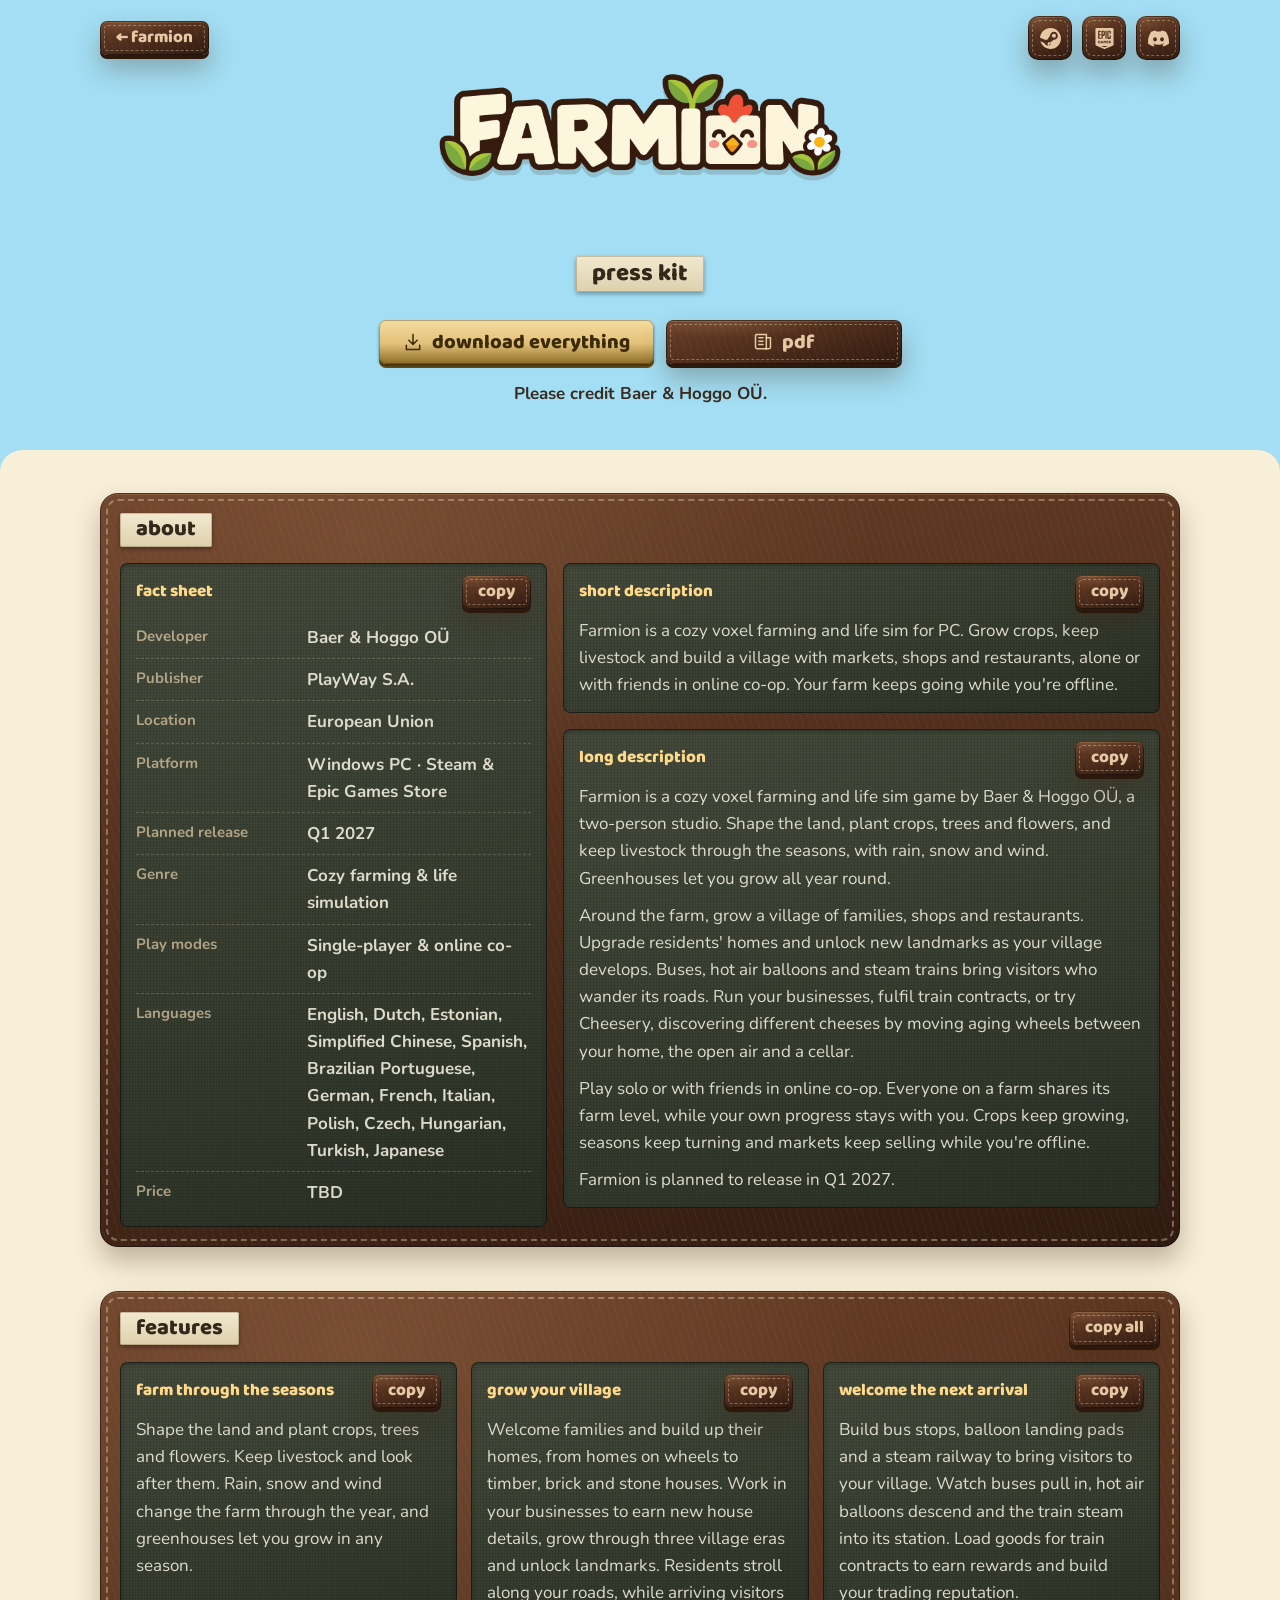
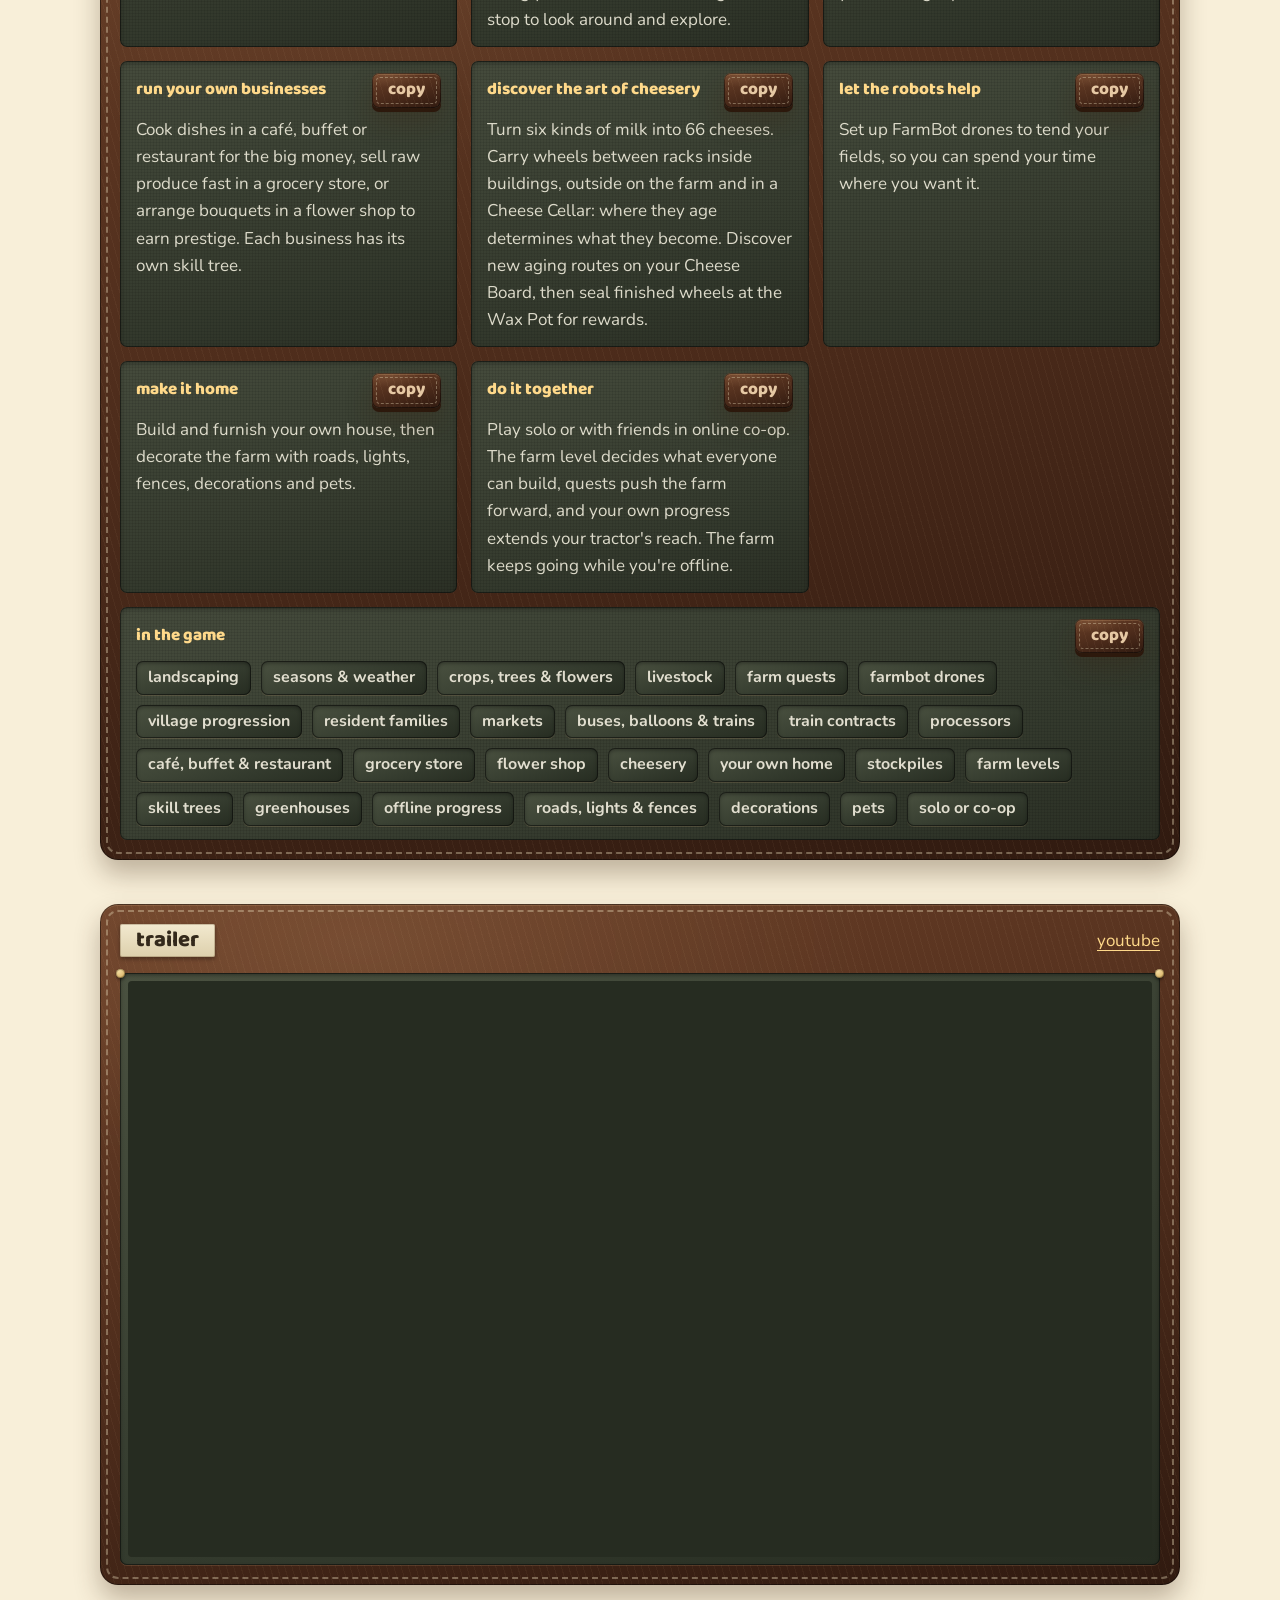
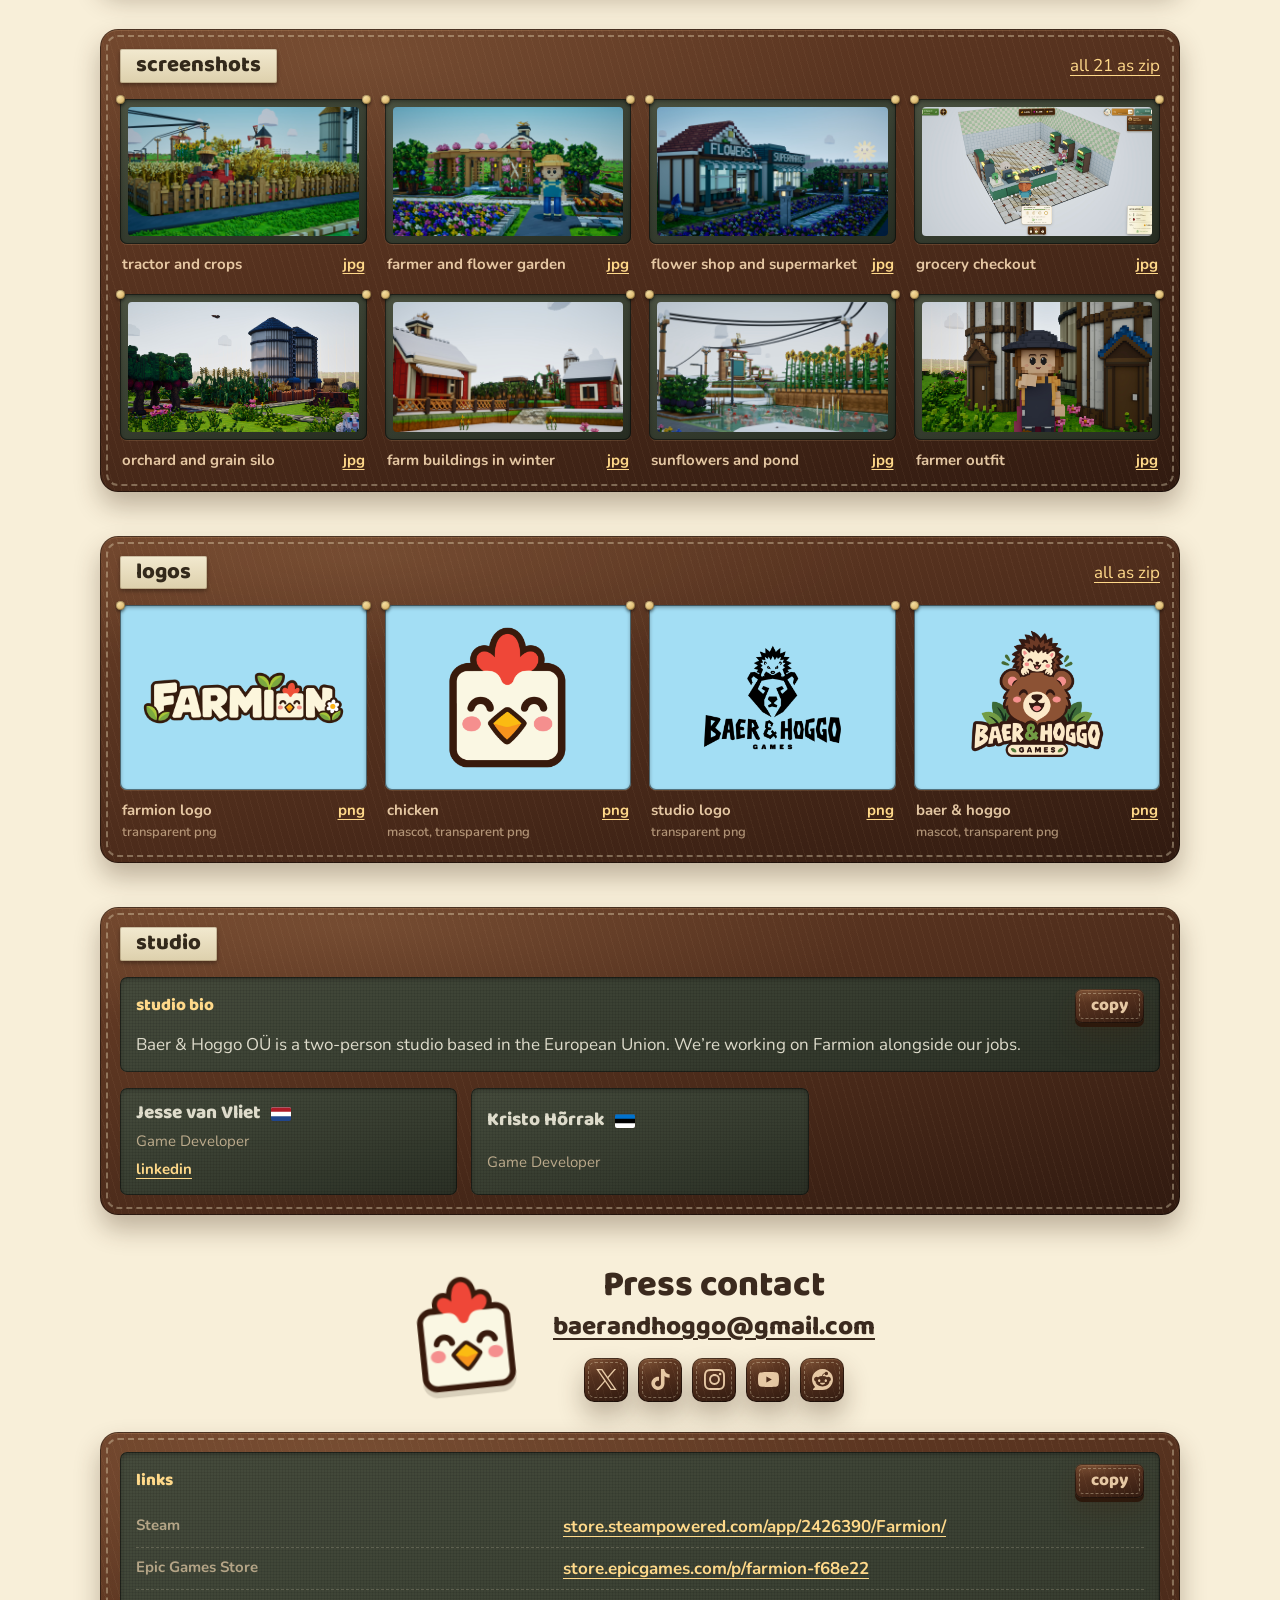
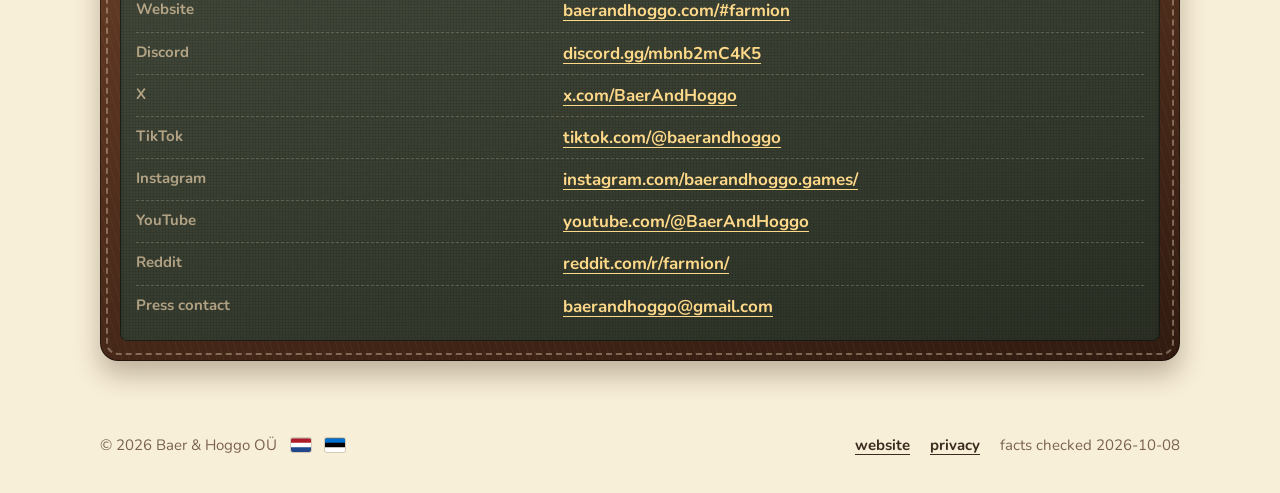
==== commit 80eea03c: "Name the studio Baer & Hoggo OÜ across the site and press kit Baer & Hoggo OÜ is the studio's offici" ====
--- a/press/index.html
+++ b/press/index.html
@@ -1,7 +1,7 @@
 <!doctype html>
 <html lang="en"><head><meta charset="utf-8"><meta name="viewport" content="width=device-width,initial-scale=1">
-<meta name="description" content="The Farmion press kit: facts, screenshots, logos and contact details from Baer &amp; Hoggo Games.">
-<meta name="theme-color" content="#a3def4"><title>Farmion Press Kit | Baer &amp; Hoggo Games</title>
+<meta name="description" content="The Farmion press kit: facts, screenshots, logos and contact details from Baer &amp; Hoggo OÜ.">
+<meta name="theme-color" content="#a3def4"><title>Farmion Press Kit | Baer &amp; Hoggo OÜ</title>
 <link rel="canonical" href="https://baerandhoggo.com/press/">
 <link rel="icon" href="assets/brand/chicken.png">
 <link rel="preload" href="assets/fonts/Nunito.ttf" as="font" type="font/ttf" crossorigin><link rel="preload" href="assets/fonts/Baloo2.ttf" as="font" type="font/ttf" crossorigin>
@@ -20,7 +20,7 @@
       <a class="fs-brass" href="downloads/Farmion-Press-Assets.zip" download><svg class="site-icon" aria-hidden="true" focusable="false"><use href="assets/ui-icons.svg#download"></use></svg><span>download everything</span></a>
       <a class="fs-strap" href="downloads/Farmion-Press-Kit.pdf" download><svg class="site-icon" aria-hidden="true" focusable="false"><use href="assets/ui-icons.svg#press"></use></svg><span>pdf</span></a>
     </div>
-    <p class="pk-credit">Please credit Baer &amp; Hoggo Games.</p>
+    <p class="pk-credit">Please credit Baer &amp; Hoggo OÜ.</p>
   </div>
 </header>
 
@@ -28,7 +28,7 @@
   <section class="fs-section" aria-labelledby="about-title"><div class="fs-flap">
     <h2 id="about-title" class="fs-tape">about</h2>
     <div class="pk-about">
-      <div class="pk-col"><div class="fs-canvas pk-copy "><div class="pk-copy-head"><span class="pk-label">fact sheet</span><button class="fs-strap small" data-copy-text="Developer: Baer &amp; Hoggo Games
+      <div class="pk-col"><div class="fs-canvas pk-copy "><div class="pk-copy-head"><span class="pk-label">fact sheet</span><button class="fs-strap small" data-copy-text="Developer: Baer &amp; Hoggo OÜ
 Publisher: PlayWay S.A.
 Location: European Union
 Platform: Windows PC · Steam &amp; Epic Games Store
@@ -36,14 +36,14 @@
 Genre: Cozy farming &amp; life simulation
 Play modes: Single-player &amp; online co-op
 Languages: English, Dutch, Estonian, Simplified Chinese, Spanish, Brazilian Portuguese, German, French, Italian, Polish, Czech, Hungarian, Turkish, Japanese
-Price: TBD">copy</button></div><dl class="pk-facts"><div><dt>Developer</dt><dd>Baer &amp; Hoggo Games</dd></div><div><dt>Publisher</dt><dd>PlayWay S.A.</dd></div><div><dt>Location</dt><dd>European Union</dd></div><div><dt>Platform</dt><dd>Windows PC · Steam &amp; Epic Games Store</dd></div><div><dt>Planned release</dt><dd>Q1 2027</dd></div><div><dt>Genre</dt><dd>Cozy farming &amp; life simulation</dd></div><div><dt>Play modes</dt><dd>Single-player &amp; online co-op</dd></div><div><dt>Languages</dt><dd>English, Dutch, Estonian, Simplified Chinese, Spanish, Brazilian Portuguese, German, French, Italian, Polish, Czech, Hungarian, Turkish, Japanese</dd></div><div><dt>Price</dt><dd>TBD</dd></div></dl></div></div>
-      <div class="pk-col"><div class="fs-canvas pk-copy "><div class="pk-copy-head"><span class="pk-label">short description</span><button class="fs-strap small" data-copy-text="Farmion is a cozy voxel farming and life sim for PC. Grow crops, keep livestock and build a village with markets, shops and restaurants, alone or with friends in online co-op. Your farm keeps going while you&#x27;re offline.">copy</button></div><p>Farmion is a cozy voxel farming and life sim for PC. Grow crops, keep livestock and build a village with markets, shops and restaurants, alone or with friends in online co-op. Your farm keeps going while you&#x27;re offline.</p></div><div class="fs-canvas pk-copy "><div class="pk-copy-head"><span class="pk-label">long description</span><button class="fs-strap small" data-copy-text="Farmion is a cozy voxel farming and life sim game by Baer &amp; Hoggo Games, a two-person studio. Shape the land, plant crops, trees and flowers, and keep livestock through the seasons, with rain, snow and wind. Greenhouses let you grow all year round.
+Price: TBD">copy</button></div><dl class="pk-facts"><div><dt>Developer</dt><dd>Baer &amp; Hoggo OÜ</dd></div><div><dt>Publisher</dt><dd>PlayWay S.A.</dd></div><div><dt>Location</dt><dd>European Union</dd></div><div><dt>Platform</dt><dd>Windows PC · Steam &amp; Epic Games Store</dd></div><div><dt>Planned release</dt><dd>Q1 2027</dd></div><div><dt>Genre</dt><dd>Cozy farming &amp; life simulation</dd></div><div><dt>Play modes</dt><dd>Single-player &amp; online co-op</dd></div><div><dt>Languages</dt><dd>English, Dutch, Estonian, Simplified Chinese, Spanish, Brazilian Portuguese, German, French, Italian, Polish, Czech, Hungarian, Turkish, Japanese</dd></div><div><dt>Price</dt><dd>TBD</dd></div></dl></div></div>
+      <div class="pk-col"><div class="fs-canvas pk-copy "><div class="pk-copy-head"><span class="pk-label">short description</span><button class="fs-strap small" data-copy-text="Farmion is a cozy voxel farming and life sim for PC. Grow crops, keep livestock and build a village with markets, shops and restaurants, alone or with friends in online co-op. Your farm keeps going while you&#x27;re offline.">copy</button></div><p>Farmion is a cozy voxel farming and life sim for PC. Grow crops, keep livestock and build a village with markets, shops and restaurants, alone or with friends in online co-op. Your farm keeps going while you&#x27;re offline.</p></div><div class="fs-canvas pk-copy "><div class="pk-copy-head"><span class="pk-label">long description</span><button class="fs-strap small" data-copy-text="Farmion is a cozy voxel farming and life sim game by Baer &amp; Hoggo OÜ, a two-person studio. Shape the land, plant crops, trees and flowers, and keep livestock through the seasons, with rain, snow and wind. Greenhouses let you grow all year round.
 
 Around the farm, grow a village of families, shops and restaurants. Upgrade residents&#x27; homes and unlock new landmarks as your village develops. Buses, hot air balloons and steam trains bring visitors who wander its roads. Run your businesses, fulfil train contracts, or try Cheesery, discovering different cheeses by moving aging wheels between your home, the open air and a cellar.
 
 Play solo or with friends in online co-op. Everyone on a farm shares its farm level, while your own progress stays with you. Crops keep growing, seasons keep turning and markets keep selling while you&#x27;re offline.
 
-Farmion is planned to release in Q1 2027.">copy</button></div><p>Farmion is a cozy voxel farming and life sim game by Baer &amp; Hoggo Games, a two-person studio. Shape the land, plant crops, trees and flowers, and keep livestock through the seasons, with rain, snow and wind. Greenhouses let you grow all year round.</p><p>Around the farm, grow a village of families, shops and restaurants. Upgrade residents&#x27; homes and unlock new landmarks as your village develops. Buses, hot air balloons and steam trains bring visitors who wander its roads. Run your businesses, fulfil train contracts, or try Cheesery, discovering different cheeses by moving aging wheels between your home, the open air and a cellar.</p><p>Play solo or with friends in online co-op. Everyone on a farm shares its farm level, while your own progress stays with you. Crops keep growing, seasons keep turning and markets keep selling while you&#x27;re offline.</p><p>Farmion is planned to release in Q1 2027.</p></div></div>
+Farmion is planned to release in Q1 2027.">copy</button></div><p>Farmion is a cozy voxel farming and life sim game by Baer &amp; Hoggo OÜ, a two-person studio. Shape the land, plant crops, trees and flowers, and keep livestock through the seasons, with rain, snow and wind. Greenhouses let you grow all year round.</p><p>Around the farm, grow a village of families, shops and restaurants. Upgrade residents&#x27; homes and unlock new landmarks as your village develops. Buses, hot air balloons and steam trains bring visitors who wander its roads. Run your businesses, fulfil train contracts, or try Cheesery, discovering different cheeses by moving aging wheels between your home, the open air and a cellar.</p><p>Play solo or with friends in online co-op. Everyone on a farm shares its farm level, while your own progress stays with you. Crops keep growing, seasons keep turning and markets keep selling while you&#x27;re offline.</p><p>Farmion is planned to release in Q1 2027.</p></div></div>
     </div>
   </div></section>
 
@@ -125,7 +125,7 @@
 
   <section id="studio" class="fs-section" aria-labelledby="studio-title"><div class="fs-flap">
     <h2 id="studio-title" class="fs-tape">studio</h2>
-    <div class="fs-canvas pk-copy "><div class="pk-copy-head"><span class="pk-label">studio bio</span><button class="fs-strap small" data-copy-text="Baer &amp; Hoggo Games is a two-person studio based in the European Union. We’re working on Farmion alongside our jobs.">copy</button></div><p>Baer &amp; Hoggo Games is a two-person studio based in the European Union. We’re working on Farmion alongside our jobs.</p></div>
+    <div class="fs-canvas pk-copy "><div class="pk-copy-head"><span class="pk-label">studio bio</span><button class="fs-strap small" data-copy-text="Baer &amp; Hoggo OÜ is a two-person studio based in the European Union. We’re working on Farmion alongside our jobs.">copy</button></div><p>Baer &amp; Hoggo OÜ is a two-person studio based in the European Union. We’re working on Farmion alongside our jobs.</p></div>
     <div class="pk-team"><div class="fs-canvas pk-person"><strong>Jesse van Vliet</strong><svg class="site-flag" role="img" aria-label="Netherlands" viewBox="0 0 16 11"><use href="assets/ui-icons.svg#nl"></use></svg><span>Game Developer</span><a href="https://www.linkedin.com/in/jesse-j-van-vliet/" target="_blank" rel="noopener">linkedin</a></div><div class="fs-canvas pk-person"><strong>Kristo Hõrrak</strong><svg class="site-flag" role="img" aria-label="Estonia" viewBox="0 0 16 11"><use href="assets/ui-icons.svg#ee"></use></svg><span>Game Developer</span></div></div>
   </div></section>
 
@@ -146,7 +146,7 @@
 </main>
 
 <footer class="fs-footer"><div class="fs-wrap">
-  <span class="site-identity"><span>© 2026 Baer &amp; Hoggo Games</span><span class="site-countries"><span><svg class="site-flag" role="img" aria-label="Netherlands" viewBox="0 0 16 11"><use href="assets/ui-icons.svg#nl"></use></svg></span><span><svg class="site-flag" role="img" aria-label="Estonia" viewBox="0 0 16 11"><use href="assets/ui-icons.svg#ee"></use></svg></span></span></span>
+  <span class="site-identity"><span>© 2026 Baer &amp; Hoggo OÜ</span><span class="site-countries"><span><svg class="site-flag" role="img" aria-label="Netherlands" viewBox="0 0 16 11"><use href="assets/ui-icons.svg#nl"></use></svg></span><span><svg class="site-flag" role="img" aria-label="Estonia" viewBox="0 0 16 11"><use href="assets/ui-icons.svg#ee"></use></svg></span></span></span>
   <nav aria-label="Footer"><a href="../#farmion">website</a><a href="../privacy/">privacy</a><span>facts checked 2026-10-08</span></nav>
 </div></footer>
 
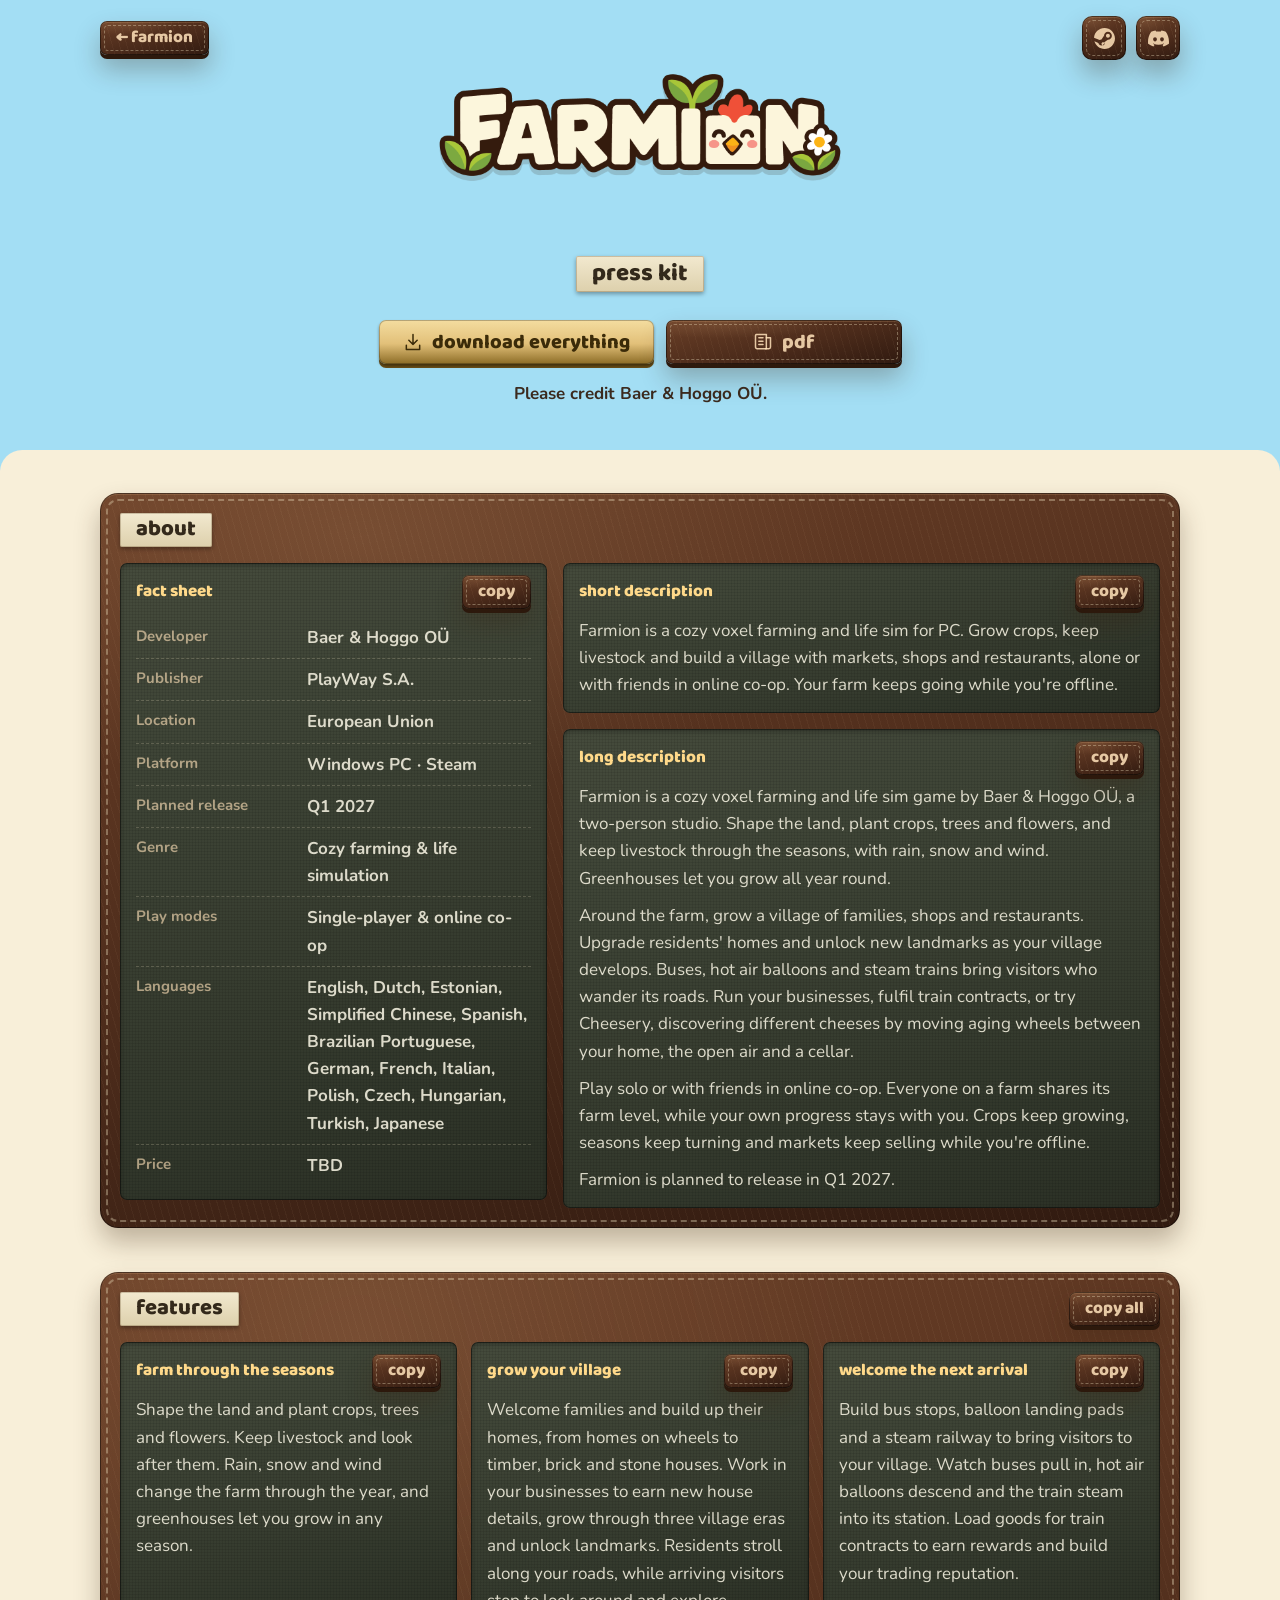
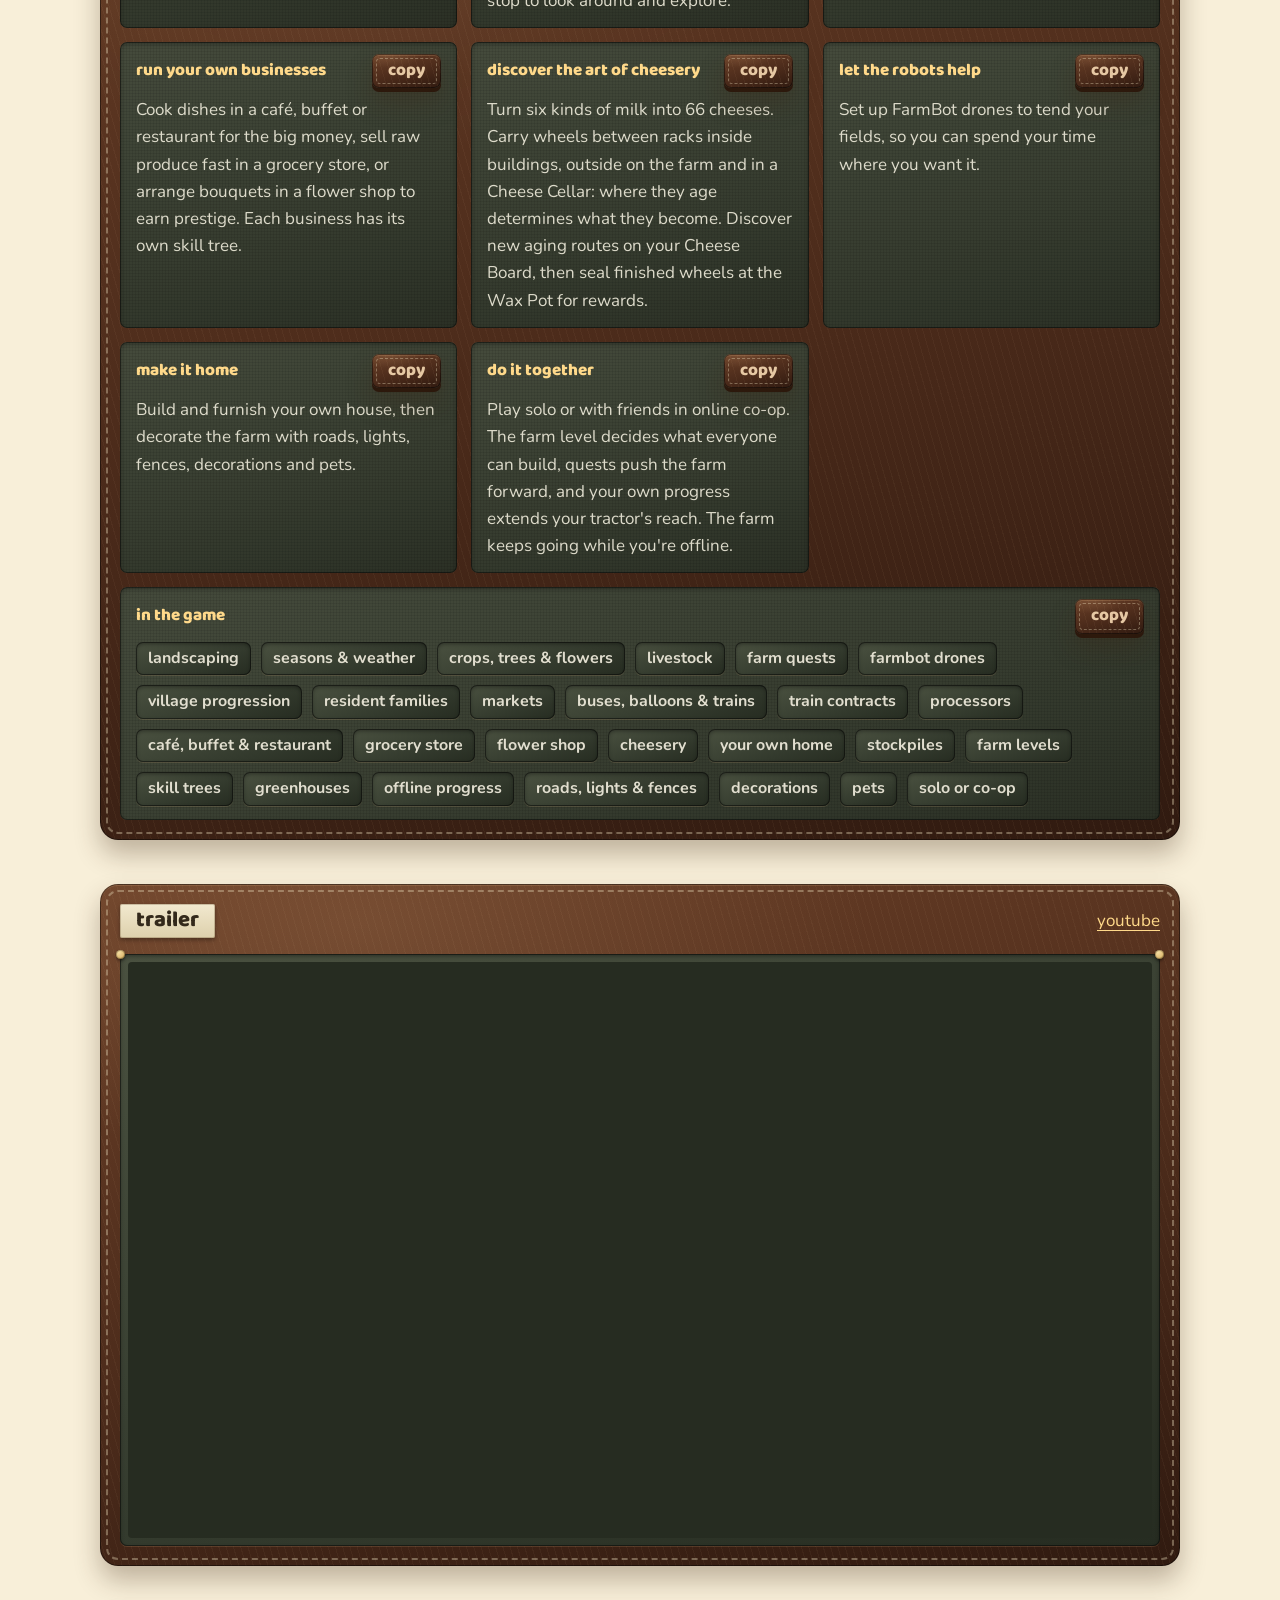
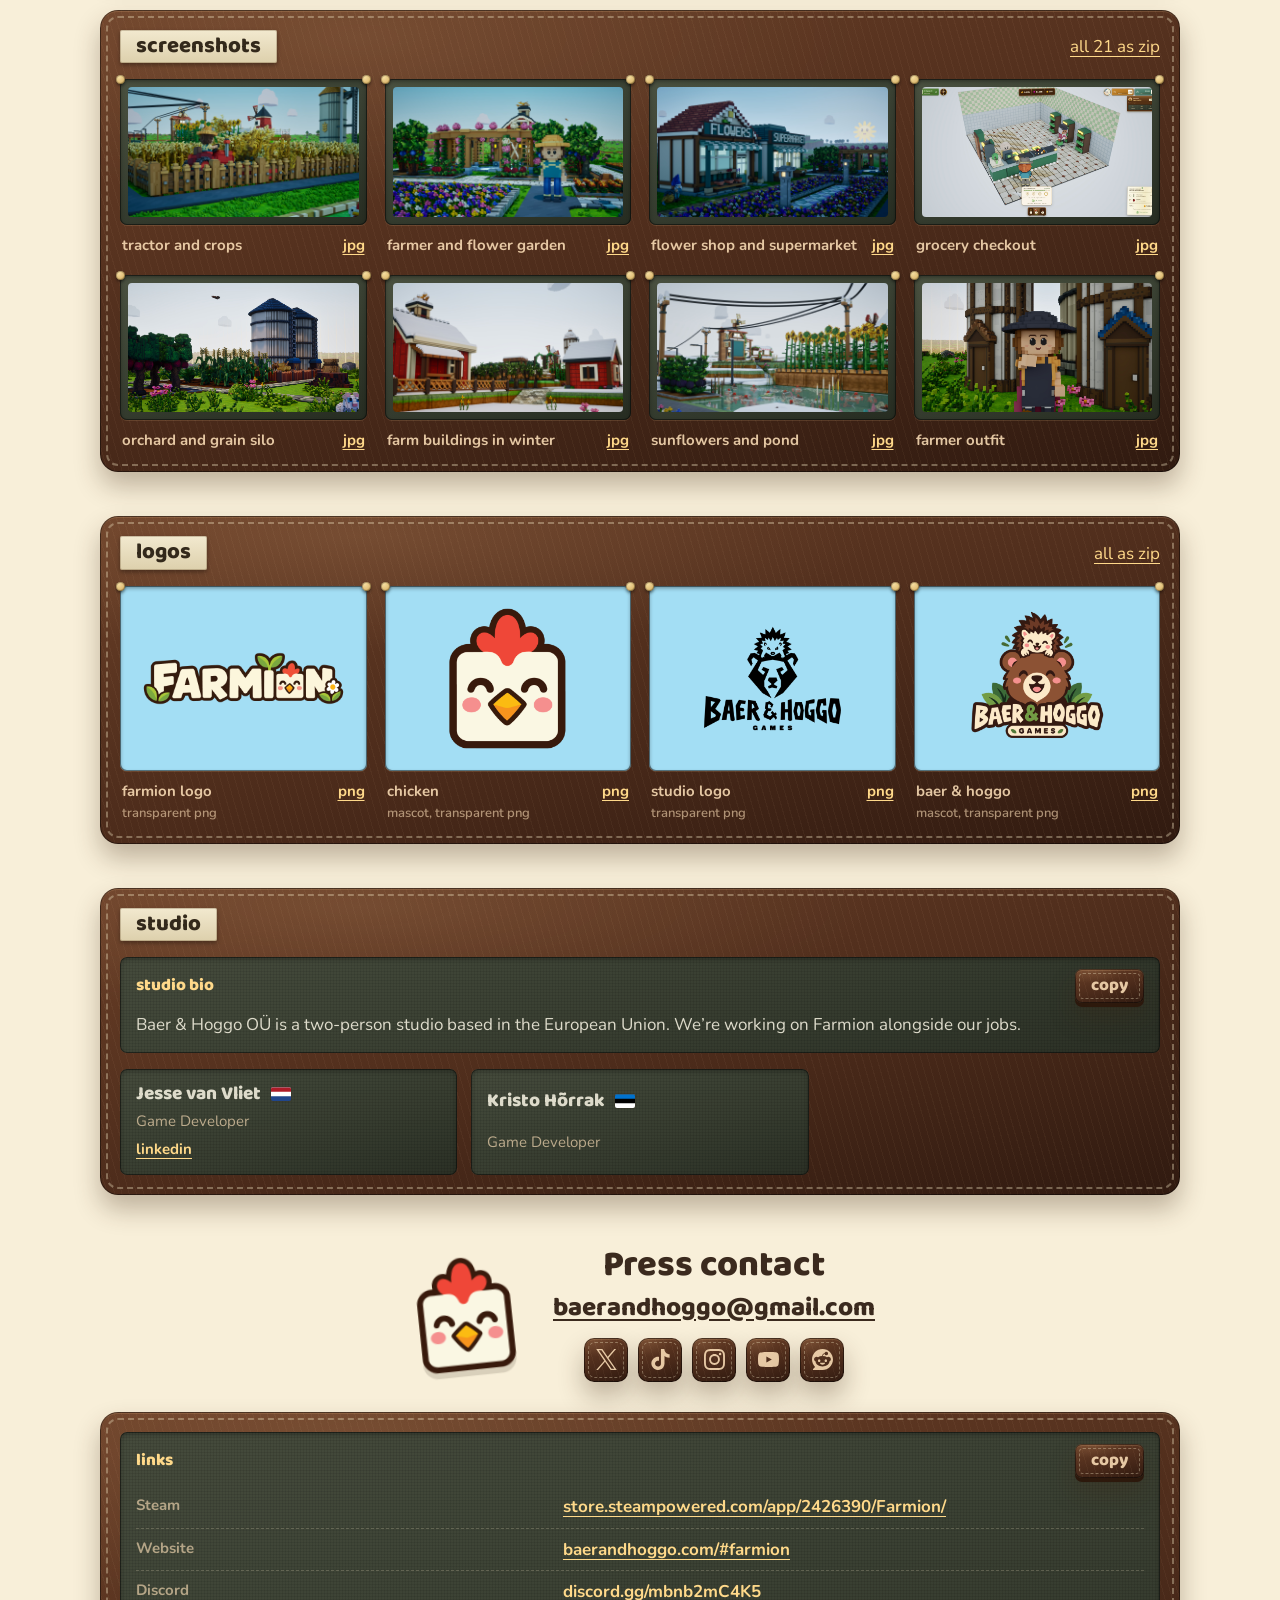
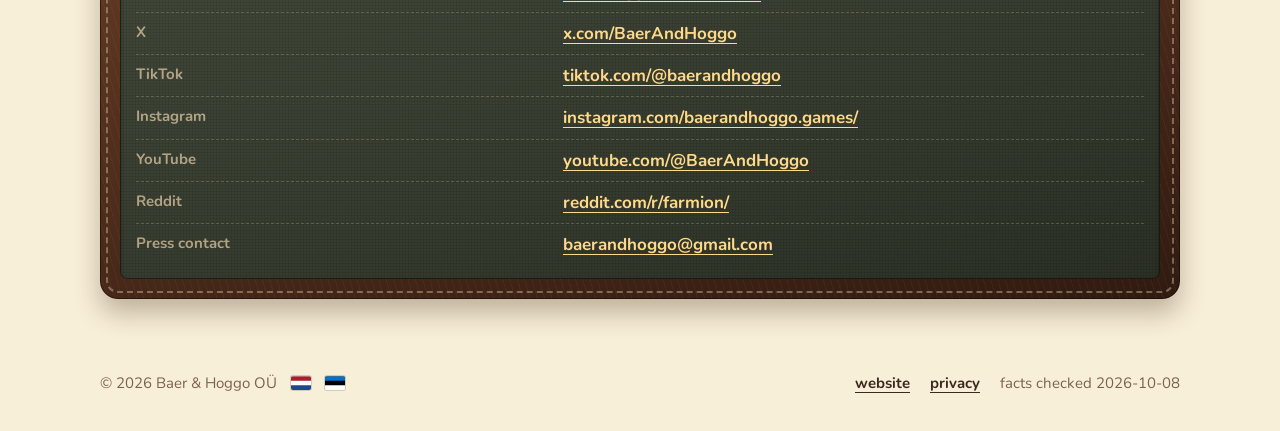
==== commit b79d919f: "Drop Epic Games Store from the Farmion page, press kit and privacy policy Farmion's platform is now " ====
--- a/press/index.html
+++ b/press/index.html
@@ -11,7 +11,6 @@
   <nav class="fs-wrap fs-toplinks" aria-label="Farmion links">
     <a class="fs-strap small fs-toplink-label" href="../#farmion"><span>← farmion</span></a>
     <a class="fs-icon-link" href="https://store.steampowered.com/app/2426390/Farmion/" aria-label="Steam" title="steam" target="_blank" rel="noopener"><svg class="site-icon" aria-hidden="true" focusable="false"><use href="assets/ui-icons.svg#steam"></use></svg></a>
-    <a class="fs-icon-link" href="https://store.epicgames.com/p/farmion-f68e22" aria-label="Epic Games Store" title="epic games store" target="_blank" rel="noopener"><svg class="site-icon" aria-hidden="true" focusable="false"><use href="assets/ui-icons.svg#epic"></use></svg></a>
     <a class="fs-icon-link" href="https://discord.gg/mbnb2mC4K5" aria-label="Discord" title="discord" target="_blank" rel="noopener"><svg class="site-icon" aria-hidden="true" focusable="false"><use href="assets/ui-icons.svg#discord"></use></svg></a>
   </nav>
   <div class="fs-wrap fs-hero">
@@ -31,12 +30,12 @@
       <div class="pk-col"><div class="fs-canvas pk-copy "><div class="pk-copy-head"><span class="pk-label">fact sheet</span><button class="fs-strap small" data-copy-text="Developer: Baer &amp; Hoggo OÜ
 Publisher: PlayWay S.A.
 Location: European Union
-Platform: Windows PC · Steam &amp; Epic Games Store
+Platform: Windows PC · Steam
 Planned release: Q1 2027
 Genre: Cozy farming &amp; life simulation
 Play modes: Single-player &amp; online co-op
 Languages: English, Dutch, Estonian, Simplified Chinese, Spanish, Brazilian Portuguese, German, French, Italian, Polish, Czech, Hungarian, Turkish, Japanese
-Price: TBD">copy</button></div><dl class="pk-facts"><div><dt>Developer</dt><dd>Baer &amp; Hoggo OÜ</dd></div><div><dt>Publisher</dt><dd>PlayWay S.A.</dd></div><div><dt>Location</dt><dd>European Union</dd></div><div><dt>Platform</dt><dd>Windows PC · Steam &amp; Epic Games Store</dd></div><div><dt>Planned release</dt><dd>Q1 2027</dd></div><div><dt>Genre</dt><dd>Cozy farming &amp; life simulation</dd></div><div><dt>Play modes</dt><dd>Single-player &amp; online co-op</dd></div><div><dt>Languages</dt><dd>English, Dutch, Estonian, Simplified Chinese, Spanish, Brazilian Portuguese, German, French, Italian, Polish, Czech, Hungarian, Turkish, Japanese</dd></div><div><dt>Price</dt><dd>TBD</dd></div></dl></div></div>
+Price: TBD">copy</button></div><dl class="pk-facts"><div><dt>Developer</dt><dd>Baer &amp; Hoggo OÜ</dd></div><div><dt>Publisher</dt><dd>PlayWay S.A.</dd></div><div><dt>Location</dt><dd>European Union</dd></div><div><dt>Platform</dt><dd>Windows PC · Steam</dd></div><div><dt>Planned release</dt><dd>Q1 2027</dd></div><div><dt>Genre</dt><dd>Cozy farming &amp; life simulation</dd></div><div><dt>Play modes</dt><dd>Single-player &amp; online co-op</dd></div><div><dt>Languages</dt><dd>English, Dutch, Estonian, Simplified Chinese, Spanish, Brazilian Portuguese, German, French, Italian, Polish, Czech, Hungarian, Turkish, Japanese</dd></div><div><dt>Price</dt><dd>TBD</dd></div></dl></div></div>
       <div class="pk-col"><div class="fs-canvas pk-copy "><div class="pk-copy-head"><span class="pk-label">short description</span><button class="fs-strap small" data-copy-text="Farmion is a cozy voxel farming and life sim for PC. Grow crops, keep livestock and build a village with markets, shops and restaurants, alone or with friends in online co-op. Your farm keeps going while you&#x27;re offline.">copy</button></div><p>Farmion is a cozy voxel farming and life sim for PC. Grow crops, keep livestock and build a village with markets, shops and restaurants, alone or with friends in online co-op. Your farm keeps going while you&#x27;re offline.</p></div><div class="fs-canvas pk-copy "><div class="pk-copy-head"><span class="pk-label">long description</span><button class="fs-strap small" data-copy-text="Farmion is a cozy voxel farming and life sim game by Baer &amp; Hoggo OÜ, a two-person studio. Shape the land, plant crops, trees and flowers, and keep livestock through the seasons, with rain, snow and wind. Greenhouses let you grow all year round.
 
 Around the farm, grow a village of families, shops and restaurants. Upgrade residents&#x27; homes and unlock new landmarks as your village develops. Buses, hot air balloons and steam trains bring visitors who wander its roads. Run your businesses, fulfil train contracts, or try Cheesery, discovering different cheeses by moving aging wheels between your home, the open air and a cellar.
@@ -134,7 +133,6 @@
     <div><h2 id="contact-title">Press contact</h2><a class="pk-email" href="mailto:baerandhoggo@gmail.com">baerandhoggo@gmail.com</a><div class="fs-socials"><a class="fs-icon-link" href="https://x.com/BaerAndHoggo" aria-label="X" title="x" target="_blank" rel="noopener"><svg class="site-icon" aria-hidden="true" focusable="false"><use href="assets/ui-icons.svg#x"></use></svg></a><a class="fs-icon-link" href="https://www.tiktok.com/@baerandhoggo" aria-label="TikTok" title="tiktok" target="_blank" rel="noopener"><svg class="site-icon" aria-hidden="true" focusable="false"><use href="assets/ui-icons.svg#tiktok"></use></svg></a><a class="fs-icon-link" href="https://www.instagram.com/baerandhoggo.games/" aria-label="Instagram" title="instagram" target="_blank" rel="noopener"><svg class="site-icon" aria-hidden="true" focusable="false"><use href="assets/ui-icons.svg#instagram"></use></svg></a><a class="fs-icon-link" href="https://www.youtube.com/@BaerAndHoggo" aria-label="YouTube" title="youtube" target="_blank" rel="noopener"><svg class="site-icon" aria-hidden="true" focusable="false"><use href="assets/ui-icons.svg#youtube"></use></svg></a><a class="fs-icon-link" href="https://www.reddit.com/r/farmion/" aria-label="Reddit" title="reddit" target="_blank" rel="noopener"><svg class="site-icon" aria-hidden="true" focusable="false"><use href="assets/ui-icons.svg#reddit"></use></svg></a></div></div>
   </section>
   <section class="fs-section" aria-label="Links"><div class="fs-flap"><div class="fs-canvas pk-copy "><div class="pk-copy-head"><span class="pk-label">links</span><button class="fs-strap small" data-copy-text="Steam: https://store.steampowered.com/app/2426390/Farmion/
-Epic Games Store: https://store.epicgames.com/p/farmion-f68e22
 Website: https://baerandhoggo.com/#farmion
 Discord: https://discord.gg/mbnb2mC4K5
 X: https://x.com/BaerAndHoggo
@@ -142,7 +140,7 @@
 Instagram: https://www.instagram.com/baerandhoggo.games/
 YouTube: https://www.youtube.com/@BaerAndHoggo
 Reddit: https://www.reddit.com/r/farmion/
-Press contact: baerandhoggo@gmail.com">copy</button></div><dl class="pk-facts"><div><dt>Steam</dt><dd><a href="https://store.steampowered.com/app/2426390/Farmion/" target="_blank" rel="noopener">store.steampowered.com/app/2426390/Farmion/</a></dd></div><div><dt>Epic Games Store</dt><dd><a href="https://store.epicgames.com/p/farmion-f68e22" target="_blank" rel="noopener">store.epicgames.com/p/farmion-f68e22</a></dd></div><div><dt>Website</dt><dd><a href="https://baerandhoggo.com/#farmion" target="_blank" rel="noopener">baerandhoggo.com/#farmion</a></dd></div><div><dt>Discord</dt><dd><a href="https://discord.gg/mbnb2mC4K5" target="_blank" rel="noopener">discord.gg/mbnb2mC4K5</a></dd></div><div><dt>X</dt><dd><a href="https://x.com/BaerAndHoggo" target="_blank" rel="noopener">x.com/BaerAndHoggo</a></dd></div><div><dt>TikTok</dt><dd><a href="https://www.tiktok.com/@baerandhoggo" target="_blank" rel="noopener">tiktok.com/@baerandhoggo</a></dd></div><div><dt>Instagram</dt><dd><a href="https://www.instagram.com/baerandhoggo.games/" target="_blank" rel="noopener">instagram.com/baerandhoggo.games/</a></dd></div><div><dt>YouTube</dt><dd><a href="https://www.youtube.com/@BaerAndHoggo" target="_blank" rel="noopener">youtube.com/@BaerAndHoggo</a></dd></div><div><dt>Reddit</dt><dd><a href="https://www.reddit.com/r/farmion/" target="_blank" rel="noopener">reddit.com/r/farmion/</a></dd></div><div><dt>Press contact</dt><dd><a href="mailto:baerandhoggo@gmail.com">baerandhoggo@gmail.com</a></dd></div></dl></div></div></section>
+Press contact: baerandhoggo@gmail.com">copy</button></div><dl class="pk-facts"><div><dt>Steam</dt><dd><a href="https://store.steampowered.com/app/2426390/Farmion/" target="_blank" rel="noopener">store.steampowered.com/app/2426390/Farmion/</a></dd></div><div><dt>Website</dt><dd><a href="https://baerandhoggo.com/#farmion" target="_blank" rel="noopener">baerandhoggo.com/#farmion</a></dd></div><div><dt>Discord</dt><dd><a href="https://discord.gg/mbnb2mC4K5" target="_blank" rel="noopener">discord.gg/mbnb2mC4K5</a></dd></div><div><dt>X</dt><dd><a href="https://x.com/BaerAndHoggo" target="_blank" rel="noopener">x.com/BaerAndHoggo</a></dd></div><div><dt>TikTok</dt><dd><a href="https://www.tiktok.com/@baerandhoggo" target="_blank" rel="noopener">tiktok.com/@baerandhoggo</a></dd></div><div><dt>Instagram</dt><dd><a href="https://www.instagram.com/baerandhoggo.games/" target="_blank" rel="noopener">instagram.com/baerandhoggo.games/</a></dd></div><div><dt>YouTube</dt><dd><a href="https://www.youtube.com/@BaerAndHoggo" target="_blank" rel="noopener">youtube.com/@BaerAndHoggo</a></dd></div><div><dt>Reddit</dt><dd><a href="https://www.reddit.com/r/farmion/" target="_blank" rel="noopener">reddit.com/r/farmion/</a></dd></div><div><dt>Press contact</dt><dd><a href="mailto:baerandhoggo@gmail.com">baerandhoggo@gmail.com</a></dd></div></dl></div></div></section>
 </main>
 
 <footer class="fs-footer"><div class="fs-wrap">
